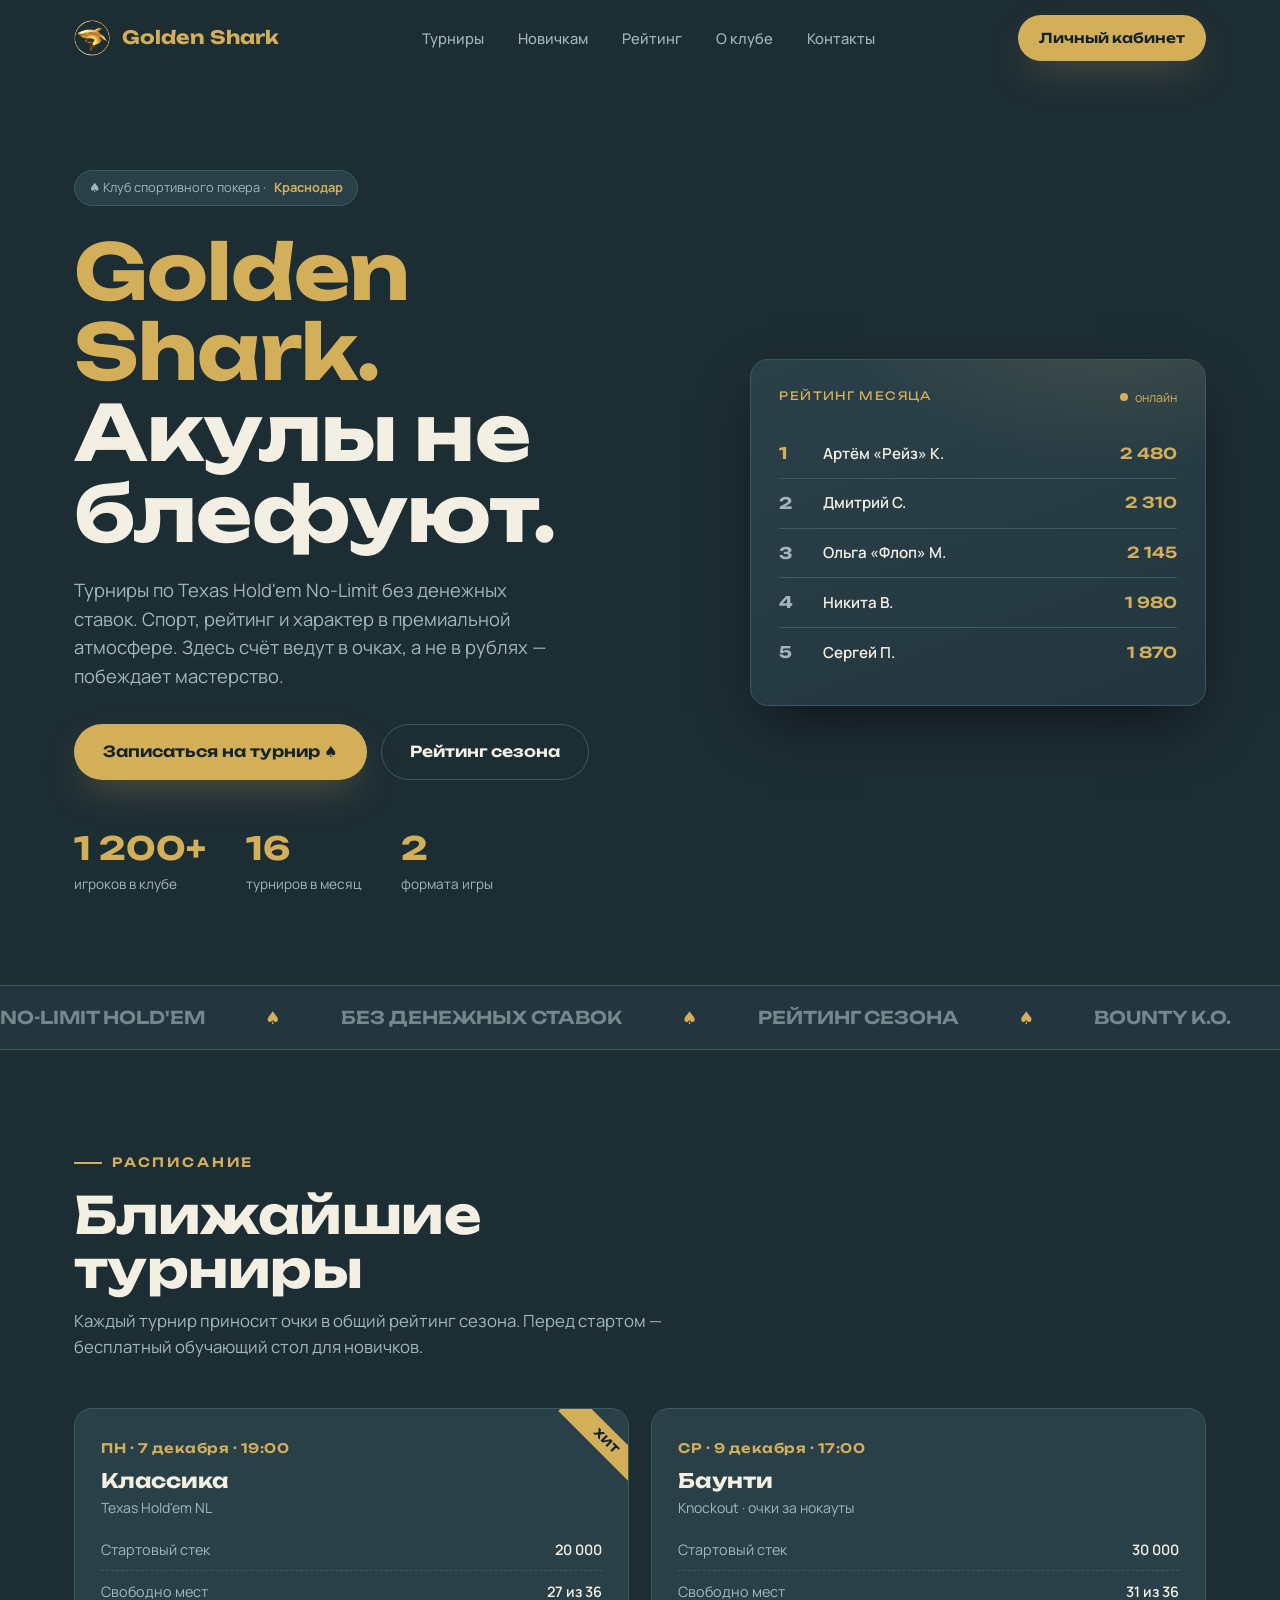
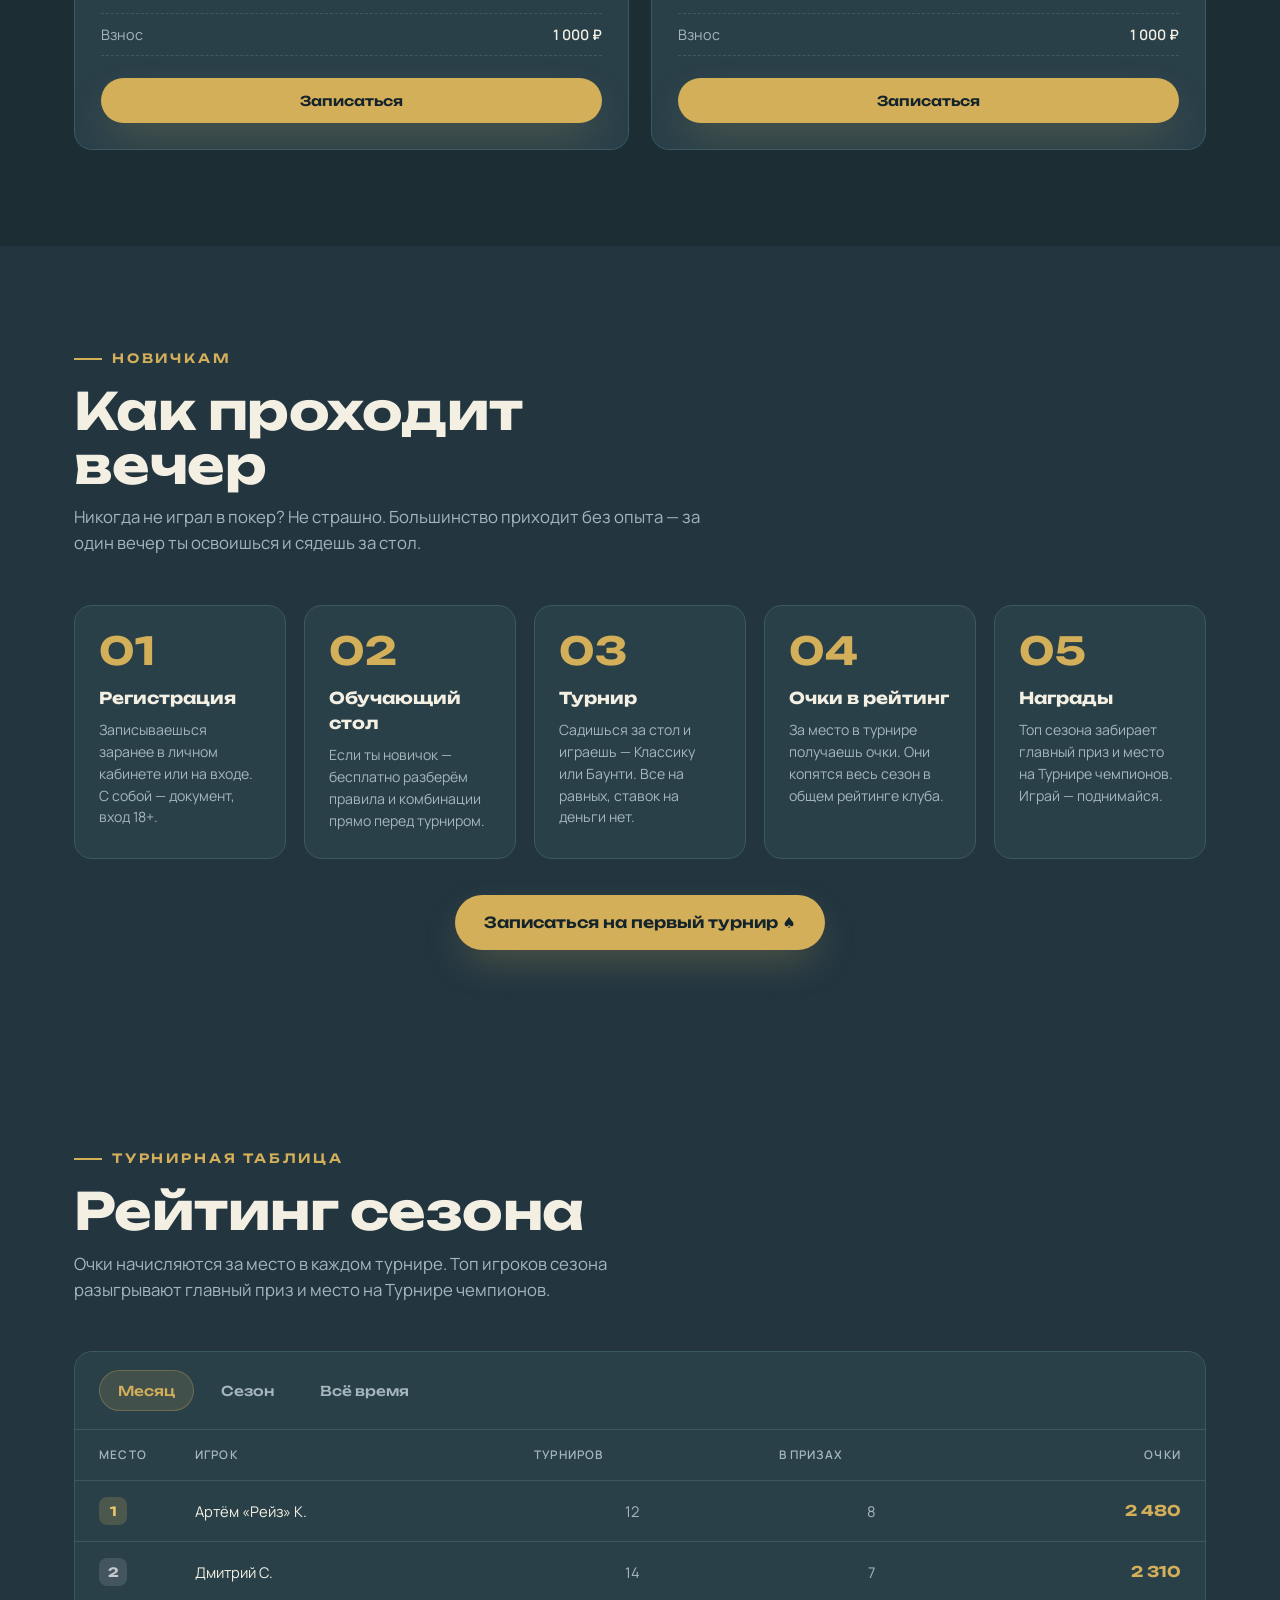
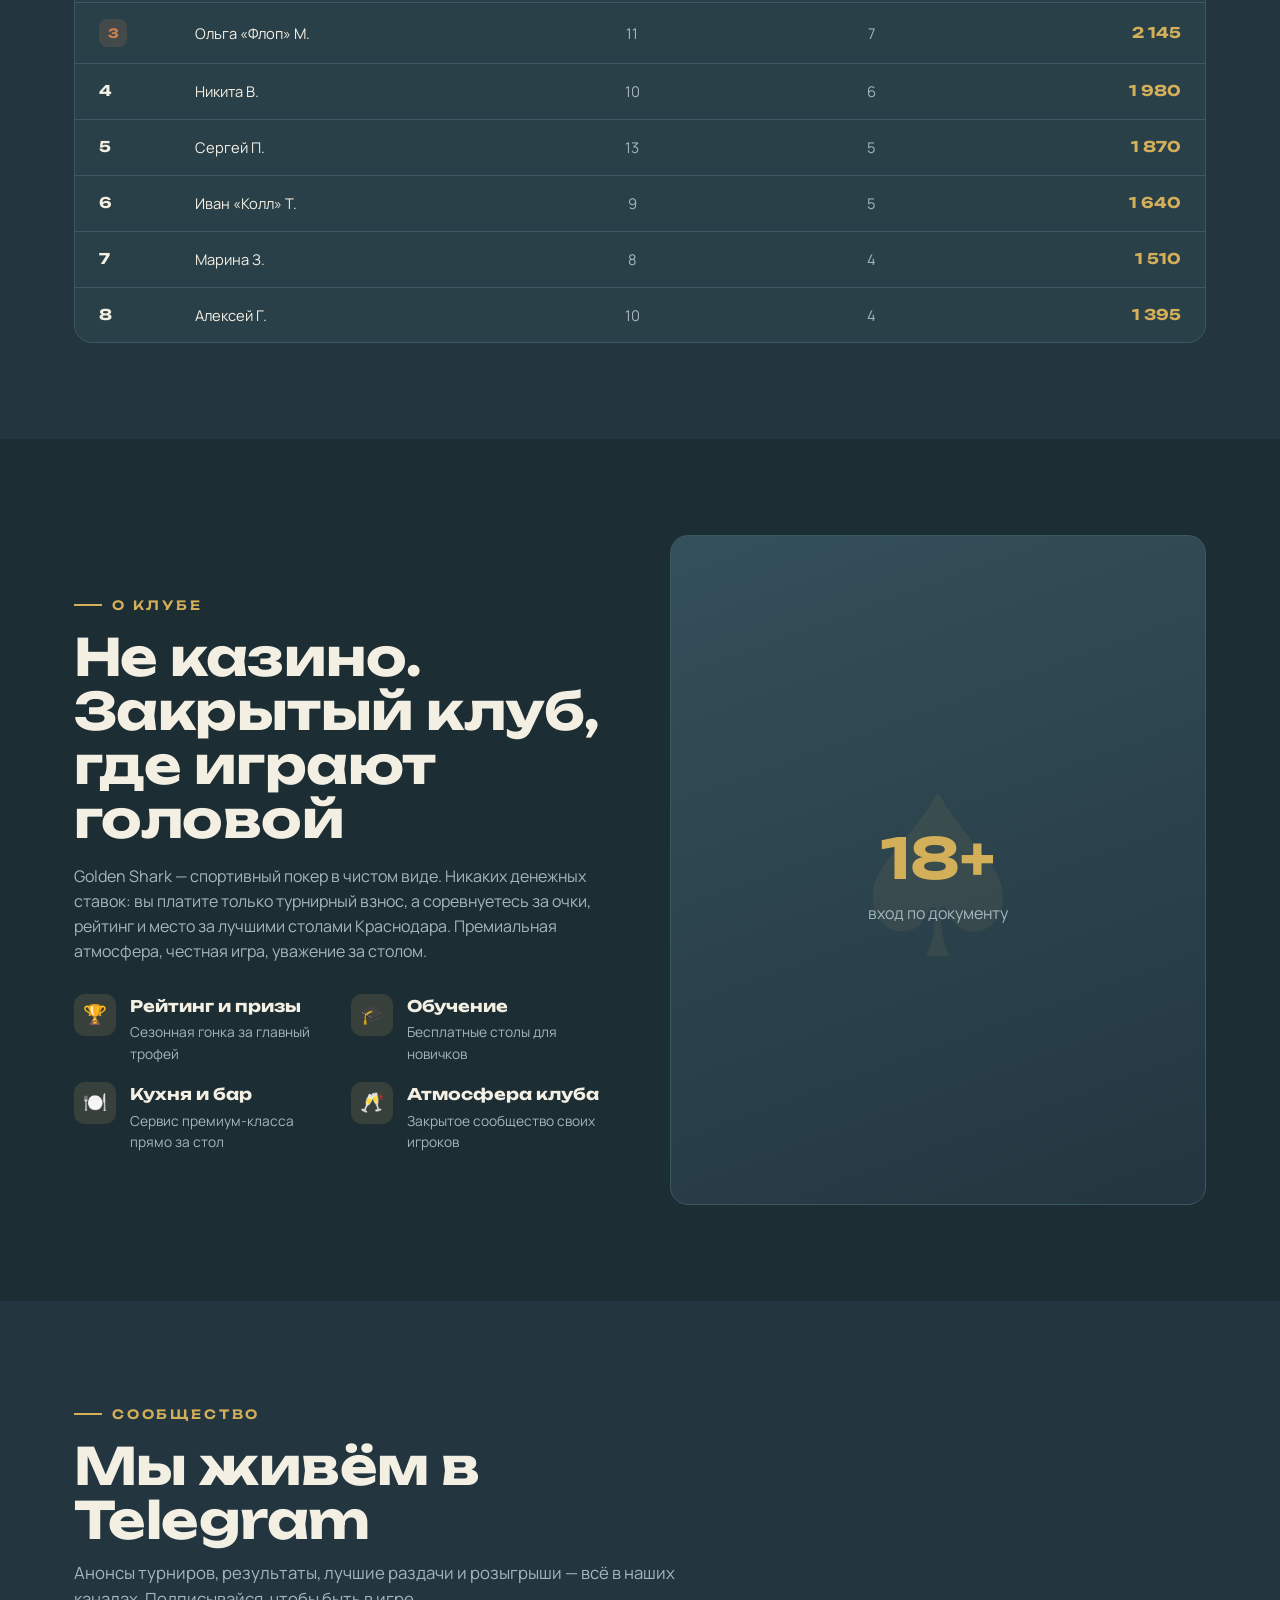
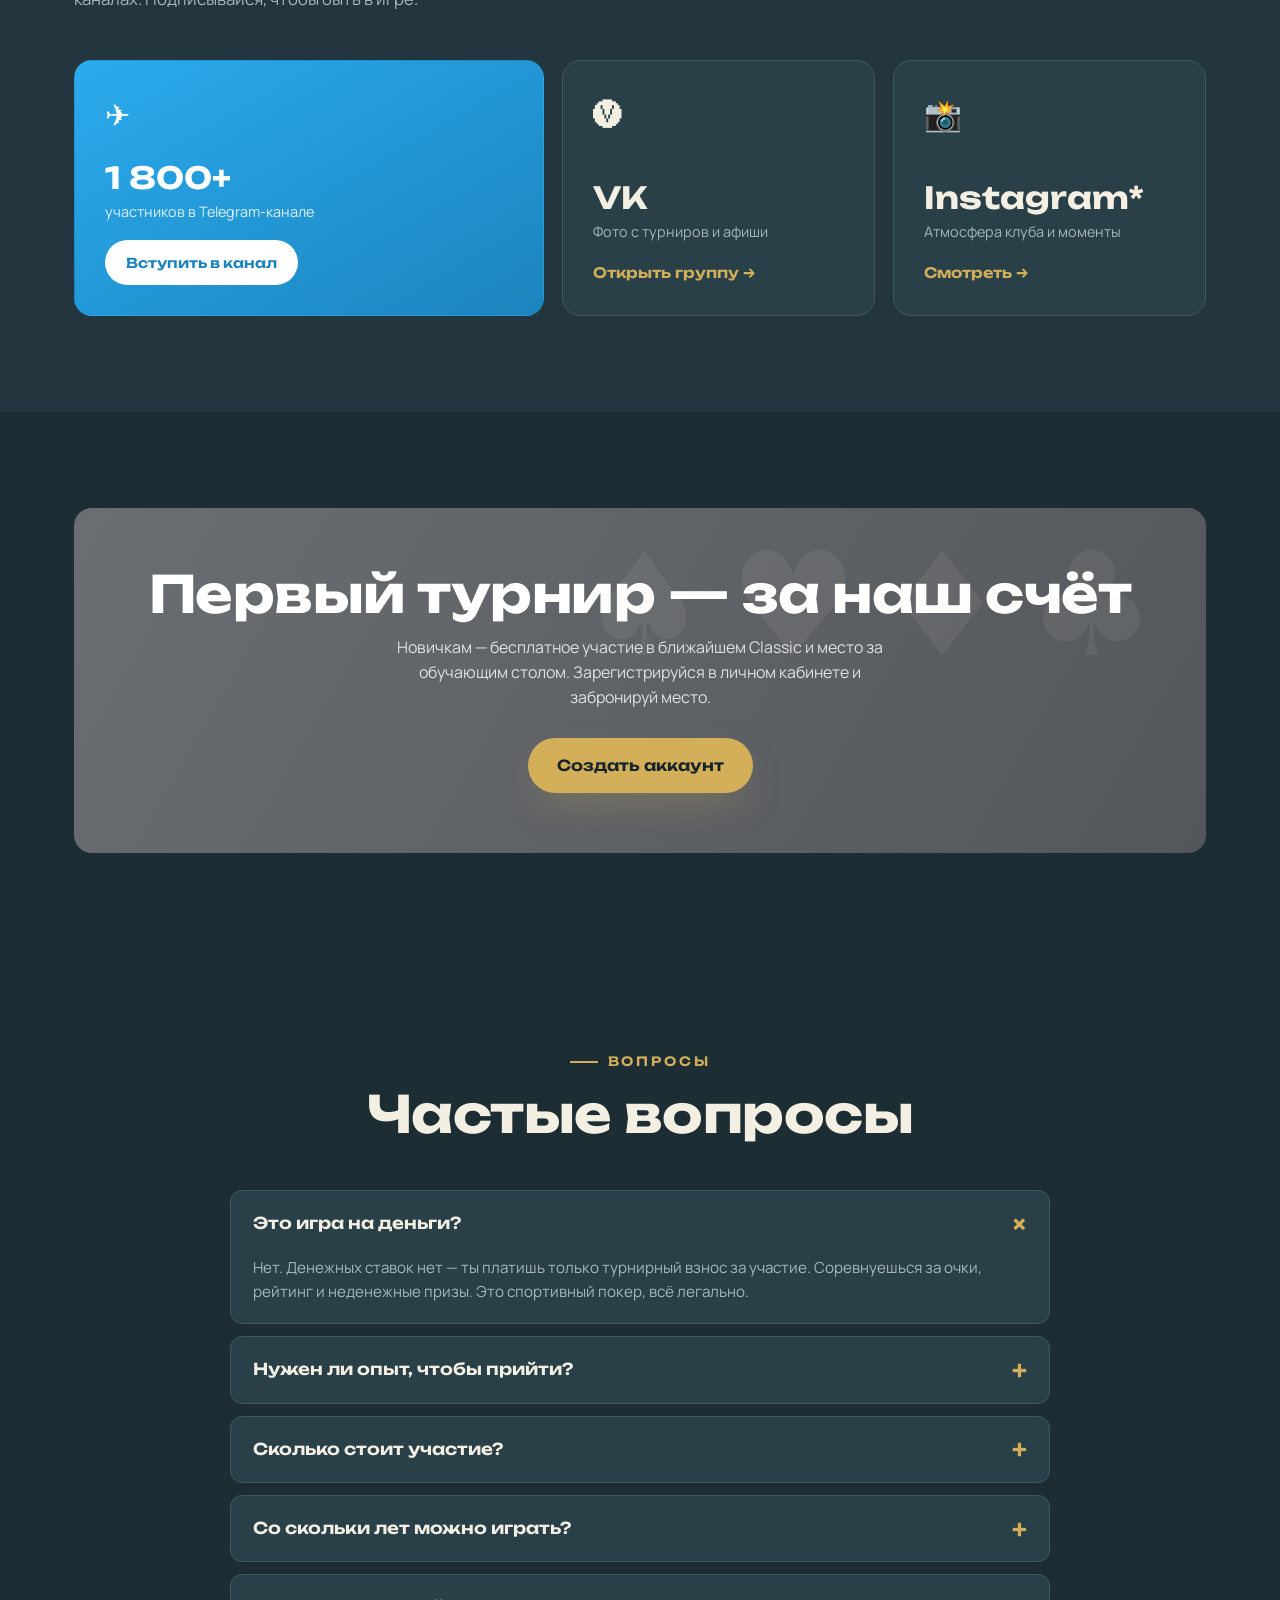
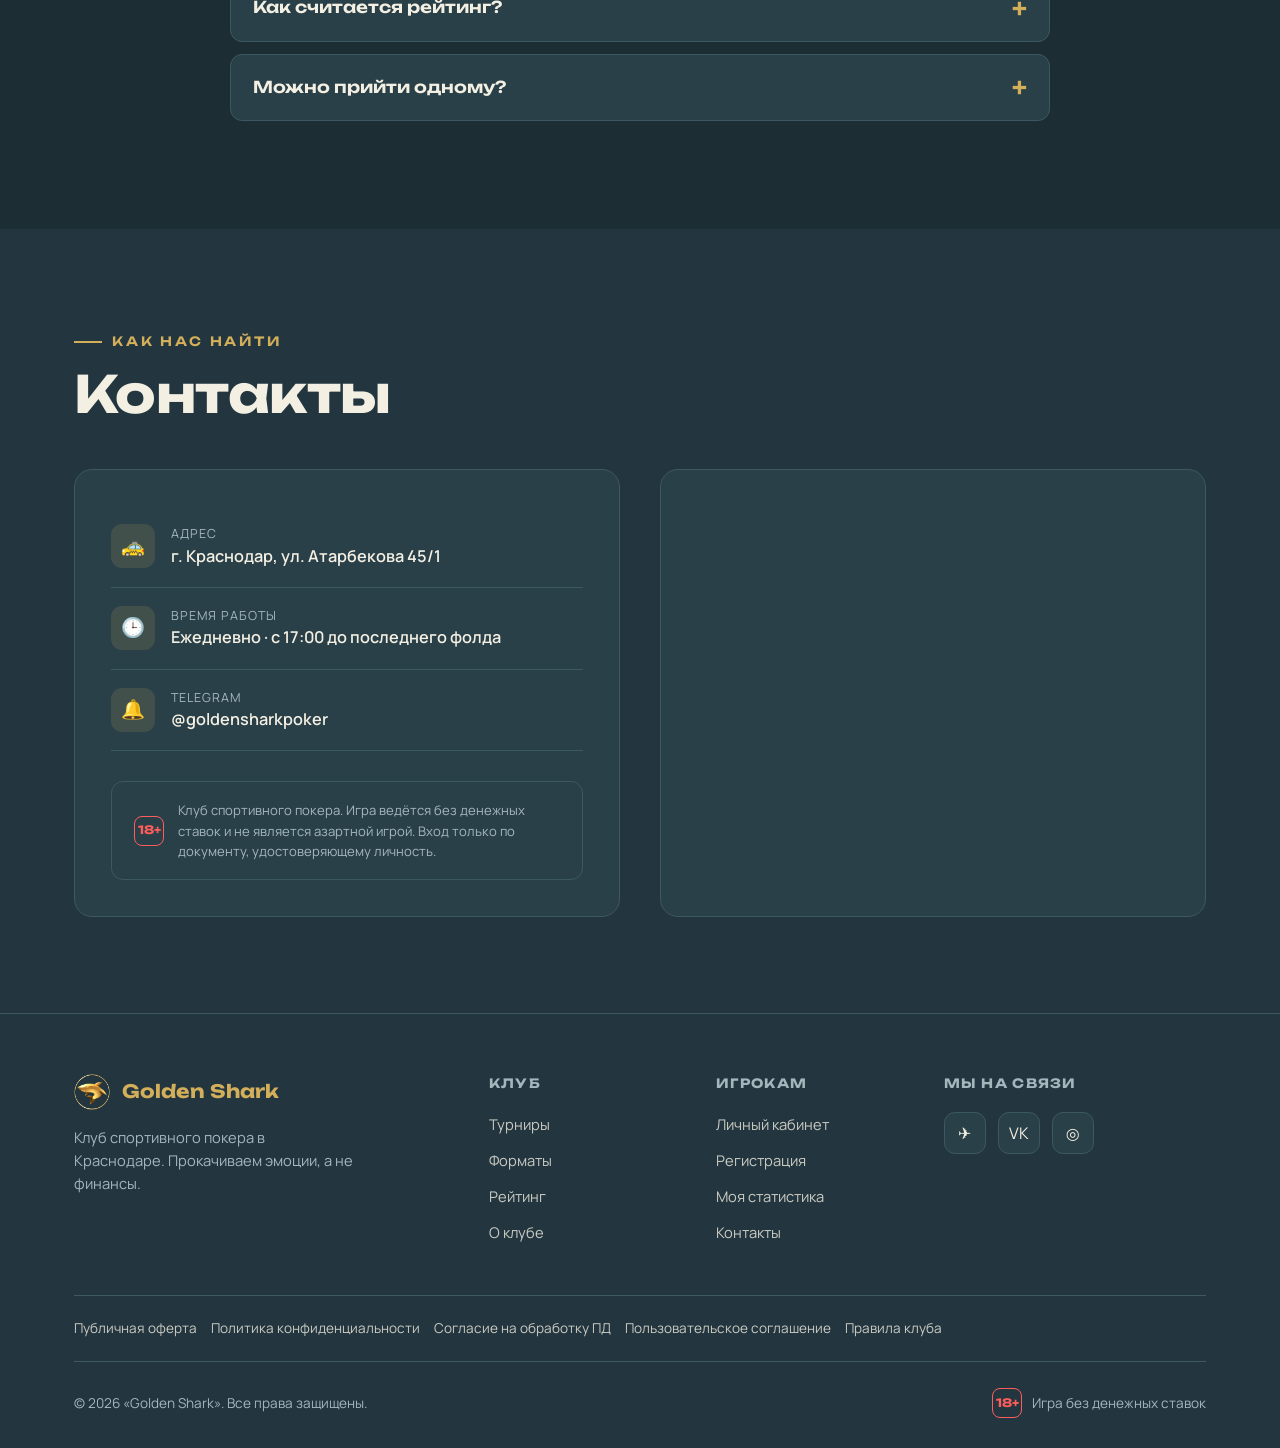
==== index.html @ fad2247c "Демо-взносы 1000 ₽; убран блок телефона из контактов Co-Authored-By: Claude Opus 4.8 <noreply@anthro" ====
<!DOCTYPE html>
<html lang="ru">
<head>
  <meta charset="UTF-8" />
  <meta name="viewport" content="width=device-width, initial-scale=1.0" />
  <title>Golden Shark — клуб спортивного покера в Краснодаре</title>
  <meta name="description" content="Golden Shark — клуб спортивного покера в Краснодаре. Турниры по Texas Hold'em No-Limit без денежных ставок, рейтинг сезона, обучение. 18+" />
  <meta property="og:title" content="Golden Shark — клуб спортивного покера в Краснодаре" />
  <meta property="og:description" content="Турниры по спортивному покеру без ставок. Рейтинг, обучение, атмосфера. 18+" />
  <meta property="og:type" content="website" />
  <meta property="og:url" content="https://goldenshark.fun/" />
  <meta property="og:site_name" content="Golden Shark" />
  <meta property="og:image" content="https://goldenshark.fun/assets/img/logo-full.png" />
  <meta name="twitter:card" content="summary_large_image" />
  <link rel="canonical" href="https://goldenshark.fun/" />
  <link rel="icon" type="image/png" href="assets/img/favicon.png?v=2" />
  <link rel="preconnect" href="https://fonts.googleapis.com" />
  <link rel="preconnect" href="https://fonts.gstatic.com" crossorigin />
  <link href="https://fonts.googleapis.com/css2?family=Manrope:wght@400;500;600;700&family=Unbounded:wght@500;600;700;800&display=swap" rel="stylesheet" />
  <link rel="stylesheet" href="assets/css/style.css?v=4" />
</head>
<body>

  <!-- ============ HEADER ============ -->
  <header class="header" id="header">
    <div class="wrap nav">
      <a href="#" class="logo">
        <img class="logo-mark" src="assets/img/logo-mark.png?v=2" alt="Golden Shark" />
        <span><span class="accent">Golden Shark</span></span>
      </a>
      <nav class="nav-links" id="navLinks">
        <a href="#tournaments">Турниры</a>
        <a href="#howto">Новичкам</a>
        <a href="#rating">Рейтинг</a>
        <a href="#about">О клубе</a>
        <a href="#contacts">Контакты</a>
        <a href="account.html" class="btn btn-primary btn-sm">Личный кабинет</a>
      </nav>
      <div class="nav-actions">
        <a href="account.html" class="btn btn-primary btn-sm" id="lkDesktop">Личный кабинет</a>
        <button class="burger" id="burger" aria-label="Меню"><span></span><span></span><span></span></button>
      </div>
    </div>
  </header>

  <!-- ============ HERO ============ -->
  <section class="hero">
    <div class="wrap hero-grid">
      <div class="reveal">
        <div class="badge">♠ Клуб спортивного покера · <b>Краснодар</b></div>
        <h1><span class="accent">Golden Shark.</span><br />Акулы не блефуют.</h1>
        <p class="lead">Турниры по Texas Hold'em No-Limit без денежных ставок. Спорт, рейтинг и характер в премиальной атмосфере. Здесь счёт ведут в очках, а не в рублях — побеждает мастерство.</p>
        <div class="hero-cta">
          <a href="#tournaments" class="btn btn-primary">Записаться на турнир ♠</a>
          <a href="#rating" class="btn btn-ghost">Рейтинг сезона</a>
        </div>
        <div class="hero-stats">
          <div class="stat"><div class="num">1 200+</div><div class="lbl">игроков в клубе</div></div>
          <div class="stat"><div class="num">16</div><div class="lbl">турниров в месяц</div></div>
          <div class="stat"><div class="num">2</div><div class="lbl">формата игры</div></div>
        </div>
      </div>

      <div class="hero-card reveal">
        <div class="hc-top">
          <span class="tag">Рейтинг месяца</span>
          <span class="chip-live"><span class="dot"></span> онлайн</span>
        </div>
        <div class="lb-row top"><span class="lb-rank">1</span><span class="lb-name">Артём «Рейз» К.</span><span class="lb-pts">2 480</span></div>
        <div class="lb-row"><span class="lb-rank">2</span><span class="lb-name">Дмитрий С.</span><span class="lb-pts">2 310</span></div>
        <div class="lb-row"><span class="lb-rank">3</span><span class="lb-name">Ольга «Флоп» М.</span><span class="lb-pts">2 145</span></div>
        <div class="lb-row"><span class="lb-rank">4</span><span class="lb-name">Никита В.</span><span class="lb-pts">1 980</span></div>
        <div class="lb-row"><span class="lb-rank">5</span><span class="lb-name">Сергей П.</span><span class="lb-pts">1 870</span></div>
      </div>
    </div>
  </section>

  <!-- ============ MARQUEE ============ -->
  <div class="marquee">
    <div class="marquee-track">
      <span>NO-LIMIT HOLD'EM</span><span>БЕЗ ДЕНЕЖНЫХ СТАВОК</span><span>РЕЙТИНГ СЕЗОНА</span><span>BOUNTY K.O.</span><span>ТУРНИР ЧЕМПИОНОВ</span><span>18+</span>
      <span>NO-LIMIT HOLD'EM</span><span>БЕЗ ДЕНЕЖНЫХ СТАВОК</span><span>РЕЙТИНГ СЕЗОНА</span><span>BOUNTY K.O.</span><span>ТУРНИР ЧЕМПИОНОВ</span><span>18+</span>
    </div>
  </div>

  <!-- ============ TOURNAMENTS ============ -->
  <section id="tournaments">
    <div class="wrap">
      <div class="section-head reveal">
        <span class="eyebrow">Расписание</span>
        <h2>Ближайшие турниры</h2>
        <p>Каждый турнир приносит очки в общий рейтинг сезона. Перед стартом — бесплатный обучающий стол для новичков.</p>
      </div>
      <div class="cards-auto" id="tourGrid">
        <p class="muted">Загрузка расписания…</p>
      </div>
    </div>
  </section>

  <!-- ============ HOW IT WORKS ============ -->
  <section id="howto" style="background: var(--bg-2);">
    <div class="wrap">
      <div class="section-head reveal">
        <span class="eyebrow">Новичкам</span>
        <h2>Как проходит вечер</h2>
        <p>Никогда не играл в покер? Не страшно. Большинство приходит без опыта — за один вечер ты освоишься и сядешь за стол.</p>
      </div>
      <div class="steps">
        <div class="step reveal">
          <div class="n">01</div>
          <h4>Регистрация</h4>
          <p>Записываешься заранее в личном кабинете или на входе. С собой — документ, вход 18+.</p>
        </div>
        <div class="step reveal">
          <div class="n">02</div>
          <h4>Обучающий стол</h4>
          <p>Если ты новичок — бесплатно разберём правила и комбинации прямо перед турниром.</p>
        </div>
        <div class="step reveal">
          <div class="n">03</div>
          <h4>Турнир</h4>
          <p>Садишься за стол и играешь — Классику или Баунти. Все на равных, ставок на деньги нет.</p>
        </div>
        <div class="step reveal">
          <div class="n">04</div>
          <h4>Очки в рейтинг</h4>
          <p>За место в турнире получаешь очки. Они копятся весь сезон в общем рейтинге клуба.</p>
        </div>
        <div class="step reveal">
          <div class="n">05</div>
          <h4>Награды</h4>
          <p>Топ сезона забирает главный приз и место на Турнире чемпионов. Играй — поднимайся.</p>
        </div>
      </div>
      <div style="text-align:center;margin-top:36px;" class="reveal">
        <a href="account.html" class="btn btn-primary">Записаться на первый турнир ♠</a>
      </div>
    </div>
  </section>

  <!-- ============ RATING ============ -->
  <section id="rating" style="background: var(--bg-2);">
    <div class="wrap">
      <div class="section-head reveal">
        <span class="eyebrow">Турнирная таблица</span>
        <h2>Рейтинг сезона</h2>
        <p>Очки начисляются за место в каждом турнире. Топ игроков сезона разыгрывают главный приз и место на Турнире чемпионов.</p>
      </div>
      <div class="lb-wrap reveal">
        <div class="lb-tabs">
          <div class="lb-tab active" data-tab="month">Месяц</div>
          <div class="lb-tab" data-tab="season">Сезон</div>
          <div class="lb-tab" data-tab="alltime">Всё время</div>
        </div>
        <table class="lb">
          <thead>
            <tr><th>Место</th><th>Игрок</th><th class="num">Турниров</th><th class="num">В призах</th><th style="text-align:right">Очки</th></tr>
          </thead>
          <tbody id="lbBody">
            <!-- заполняется из main.js -->
          </tbody>
        </table>
      </div>
    </div>
  </section>

  <!-- ============ ABOUT ============ -->
  <section id="about">
    <div class="wrap about-grid">
      <div class="reveal">
        <span class="eyebrow">О клубе</span>
        <h2 style="margin:16px 0 18px;">Не казино. Закрытый клуб, где играют головой</h2>
        <p class="muted">Golden Shark — спортивный покер в чистом виде. Никаких денежных ставок: вы платите только турнирный взнос, а соревнуетесь за очки, рейтинг и место за лучшими столами Краснодара. Премиальная атмосфера, честная игра, уважение за столом.</p>
        <div class="about-feats">
          <div class="feat"><div class="fi">🏆</div><div><h4>Рейтинг и призы</h4><p>Сезонная гонка за главный трофей</p></div></div>
          <div class="feat"><div class="fi">🎓</div><div><h4>Обучение</h4><p>Бесплатные столы для новичков</p></div></div>
          <div class="feat"><div class="fi">🍽️</div><div><h4>Кухня и бар</h4><p>Сервис премиум-класса прямо за стол</p></div></div>
          <div class="feat"><div class="fi">🥂</div><div><h4>Атмосфера клуба</h4><p>Закрытое сообщество своих игроков</p></div></div>
        </div>
      </div>
      <div class="about-visual reveal">
        <span class="big-suit">♠</span>
        <div class="vstat"><div class="n">18+</div><div class="muted">вход по документу</div></div>
      </div>
    </div>
  </section>

  <!-- ============ COMMUNITY ============ -->
  <section id="community" style="background: var(--bg-2);">
    <div class="wrap">
      <div class="section-head reveal">
        <span class="eyebrow">Сообщество</span>
        <h2>Мы живём в Telegram</h2>
        <p>Анонсы турниров, результаты, лучшие раздачи и розыгрыши — всё в наших каналах. Подписывайся, чтобы быть в игре.</p>
      </div>
      <div class="community-grid">
        <div class="soc-card tg reveal">
          <div class="si">✈</div>
          <div>
            <div class="cnt">1 800+</div>
            <div class="cap">участников в Telegram-канале</div>
            <a href="#" class="btn btn-sm">Вступить в канал</a>
          </div>
        </div>
        <div class="soc-card vk reveal">
          <div class="si">🅥</div>
          <div>
            <div class="cnt">VK</div>
            <div class="cap">Фото с турниров и афиши</div>
            <a href="#" class="btn-line">Открыть группу →</a>
          </div>
        </div>
        <div class="soc-card ig reveal">
          <div class="si">📸</div>
          <div>
            <div class="cnt">Instagram*</div>
            <div class="cap">Атмосфера клуба и моменты</div>
            <a href="#" class="btn-line">Смотреть →</a>
          </div>
        </div>
      </div>
    </div>
  </section>

  <!-- ============ CTA ============ -->
  <section>
    <div class="wrap">
      <div class="cta-banner reveal">
        <h2>Первый турнир — за наш счёт</h2>
        <p>Новичкам — бесплатное участие в ближайшем Classic и место за обучающим столом. Зарегистрируйся в личном кабинете и забронируй место.</p>
        <a href="account.html" class="btn btn-primary">Создать аккаунт</a>
      </div>
    </div>
  </section>

  <!-- ============ FAQ ============ -->
  <section id="faq">
    <div class="wrap">
      <div class="section-head reveal" style="margin-inline:auto;text-align:center;">
        <span class="eyebrow" style="justify-content:center;">Вопросы</span>
        <h2>Частые вопросы</h2>
      </div>
      <div class="faq reveal">
        <details open>
          <summary>Это игра на деньги?</summary>
          <p>Нет. Денежных ставок нет — ты платишь только турнирный взнос за участие. Соревнуешься за очки, рейтинг и неденежные призы. Это спортивный покер, всё легально.</p>
        </details>
        <details>
          <summary>Нужен ли опыт, чтобы прийти?</summary>
          <p>Совсем нет. Большинство приходит без опыта. Перед каждым турниром работает бесплатный обучающий стол, где разберём правила и комбинации.</p>
        </details>
        <details>
          <summary>Сколько стоит участие?</summary>
          <p>Турнирный взнос — от 1 000 ₽ в зависимости от формата. Это всё: больше ничего доплачивать не нужно, ставок на деньги за столом нет.</p>
        </details>
        <details>
          <summary>Со скольки лет можно играть?</summary>
          <p>Только 18+. На входе попросим документ, удостоверяющий личность.</p>
        </details>
        <details>
          <summary>Как считается рейтинг?</summary>
          <p>За место в каждом турнире начисляются очки. Они суммируются в течение сезона — чем стабильнее играешь, тем выше в таблице. Топ сезона получает главный приз.</p>
        </details>
        <details>
          <summary>Можно прийти одному?</summary>
          <p>Да. За столом быстро знакомишься — у нас дружелюбное комьюнити. Многие приходят в одиночку и остаются завсегдатаями.</p>
        </details>
      </div>
    </div>
  </section>

  <!-- ============ CONTACTS ============ -->
  <section id="contacts" style="background: var(--bg-2);">
    <div class="wrap">
      <div class="section-head reveal">
        <span class="eyebrow">Как нас найти</span>
        <h2>Контакты</h2>
      </div>
      <div class="contact-grid">
        <div class="contact-card reveal">
          <div class="contact-item">
            <div class="ci">🚕</div>
            <div><div class="lbl">Адрес</div><div class="val">г. Краснодар, ул. Атарбекова 45/1</div></div>
          </div>
          <div class="contact-item">
            <div class="ci">🕒</div>
            <div><div class="lbl">Время работы</div><div class="val">Ежедневно · с 17:00 до последнего фолда</div></div>
          </div>
          <div class="contact-item">
            <div class="ci">🔔</div>
            <div><div class="lbl">Telegram</div><div class="val">@goldensharkpoker</div></div>
          </div>
          <div class="disclaimer">
            <span class="age-badge">18+</span>
            <span>Клуб спортивного покера. Игра ведётся без денежных ставок и не является азартной игрой. Вход только по документу, удостоверяющему личность.</span>
          </div>
        </div>
        <div class="map-box reveal">
          <iframe src="https://yandex.ru/map-widget/v1/?text=%D0%9A%D1%80%D0%B0%D1%81%D0%BD%D0%BE%D0%B4%D0%B0%D1%80%2C%20%D1%83%D0%BB.%20%D0%90%D1%82%D0%B0%D1%80%D0%B1%D0%B5%D0%BA%D0%BE%D0%B2%D0%B0%2045/1&z=16" title="Карта — Краснодар, ул. Атарбекова 45/1" loading="lazy" allowfullscreen></iframe>
        </div>
      </div>
    </div>
  </section>

  <!-- ============ FOOTER ============ -->
  <footer class="footer">
    <div class="wrap">
      <div class="footer-grid">
        <div>
          <a href="#" class="logo"><img class="logo-mark" src="assets/img/logo-mark.png?v=2" alt="Golden Shark" /><span><span class="accent">Golden Shark</span></span></a>
          <p class="about">Клуб спортивного покера в Краснодаре. Прокачиваем эмоции, а не финансы.</p>
        </div>
        <div>
          <h5>Клуб</h5>
          <ul>
            <li><a href="#tournaments">Турниры</a></li>
            <li><a href="#formats">Форматы</a></li>
            <li><a href="#rating">Рейтинг</a></li>
            <li><a href="#about">О клубе</a></li>
          </ul>
        </div>
        <div>
          <h5>Игрокам</h5>
          <ul>
            <li><a href="account.html">Личный кабинет</a></li>
            <li><a href="account.html">Регистрация</a></li>
            <li><a href="#rating">Моя статистика</a></li>
            <li><a href="#contacts">Контакты</a></li>
          </ul>
        </div>
        <div>
          <h5>Мы на связи</h5>
          <div class="socials">
            <a href="#" aria-label="Telegram">✈</a>
            <a href="#" aria-label="VK">VK</a>
            <a href="#" aria-label="Instagram">◎</a>
          </div>
        </div>
      </div>
      <div class="docs-links" style="padding:22px 0;border-top:1px solid var(--line);">
        <a href="offer.html">Публичная оферта</a>
        <a href="privacy.html">Политика конфиденциальности</a>
        <a href="consent.html">Согласие на обработку ПД</a>
        <a href="terms.html">Пользовательское соглашение</a>
        <a href="rules.html">Правила клуба</a>
      </div>
      <div class="footer-bottom">
        <span>© 2026 «Golden Shark». Все права защищены.</span>
        <span style="display:flex;align-items:center;gap:10px;"><span class="age-badge">18+</span> Игра без денежных ставок</span>
      </div>
    </div>
  </footer>

  <script src="assets/js/main.js?v=2"></script>
</body>
</html>
---- assets/css/style.css ----
/* ========= Golden Shark — brand styles =========
   Палитра: серо-синий (фон логотипа) + gold
   accent #d4af5a · deep #a87f33 · base #1d2d34 · surface #2a4049/#34505a
   text #f3efe2 · muted #74878d
================================================== */

:root {
  --bg:        #1d2d34;
  --bg-2:      #233640;
  --surface:   #2a4049;
  --surface-2: #34505a;
  --line:      #3c5862;
  --text:      #f3efe2;
  --muted:     #a4b6bc;
  --muted-2:   #74878d;
  --accent:    #d4af5a;
  --accent-deep: #a87f33;
  --accent-soft: rgba(212, 175, 90, .14);
  --danger:    #ff5c5c;
  --gold:      #e8c66a;

  --radius:    18px;
  --radius-sm: 12px;
  --maxw:      1180px;
  --shadow:    0 24px 60px -20px rgba(0,0,0,.7);
  --shadow-accent: 0 16px 40px -12px rgba(212, 175, 90,.35);

  --font-head: "Unbounded", system-ui, sans-serif;
  --font-body: "Manrope", system-ui, -apple-system, sans-serif;
}

* { box-sizing: border-box; margin: 0; padding: 0; }
[hidden] { display: none !important; }
html { scroll-behavior: smooth; }
body {
  font-family: var(--font-body);
  background: var(--bg);
  color: var(--text);
  line-height: 1.55;
  -webkit-font-smoothing: antialiased;
  overflow-x: hidden;
}
a { color: inherit; text-decoration: none; }
img { max-width: 100%; display: block; }
ul { list-style: none; }

.wrap { max-width: var(--maxw); margin: 0 auto; padding: 0 24px; }
section { padding: 96px 0; position: relative; }

/* ---------- Typography ---------- */
h1, h2, h3, .h { font-family: var(--font-head); font-weight: 700; line-height: 1.05; letter-spacing: -.01em; }
h1 { font-size: clamp(2.6rem, 6vw, 5rem); }
h2 { font-size: clamp(2rem, 4vw, 3.2rem); }
h3 { font-size: 1.25rem; }
.accent { color: var(--accent); }
.muted { color: var(--muted); }
.eyebrow {
  font-family: var(--font-head);
  font-size: .8rem; font-weight: 600;
  letter-spacing: .22em; text-transform: uppercase;
  color: var(--accent);
  display: inline-flex; align-items: center; gap: 10px;
}
.eyebrow::before { content: ""; width: 28px; height: 2px; background: var(--accent); }

.section-head { max-width: 640px; margin-bottom: 48px; }
.section-head h2 { margin: 16px 0 12px; }
.section-head p { color: var(--muted); font-size: 1.05rem; }

/* ---------- Buttons ---------- */
.btn {
  display: inline-flex; align-items: center; justify-content: center; gap: 10px;
  padding: 15px 28px; border-radius: 999px;
  font-family: var(--font-head); font-weight: 600; font-size: .95rem;
  cursor: pointer; border: 1px solid transparent; transition: .2s ease; white-space: nowrap;
}
.btn-primary { background: var(--accent); color: #14242a; box-shadow: var(--shadow-accent); }
.btn-primary:hover { transform: translateY(-2px); filter: brightness(1.05); }
.btn-ghost { background: transparent; color: var(--text); border-color: var(--line); }
.btn-ghost:hover { border-color: var(--accent); color: var(--accent); }
.btn-sm { padding: 11px 20px; font-size: .85rem; }
.btn-block { width: 100%; }

/* ---------- Header ---------- */
.header {
  position: fixed; top: 0; left: 0; right: 0; z-index: 100;
  transition: .3s ease; border-bottom: 1px solid transparent;
}
.header.scrolled {
  background: rgba(29,45,52,.82); backdrop-filter: blur(14px);
  border-bottom-color: var(--line);
}
.nav { display: flex; align-items: center; justify-content: space-between; height: 76px; }
.logo { display: flex; align-items: center; gap: 12px; font-family: var(--font-head); font-weight: 700; font-size: 1.15rem; }
.logo-mark { width: 36px; height: 36px; border-radius: 50%; display: block; }
.logo-mark.txt {
  border-radius: 11px; background: var(--accent); color: #14242a;
  display: grid; place-items: center; font-size: 1.4rem; font-weight: 800;
  box-shadow: var(--shadow-accent);
}
.logo span.accent { color: var(--accent); }
.nav-links { display: flex; align-items: center; gap: 34px; }
.nav-links a { font-size: .92rem; color: var(--muted); transition: .2s; font-weight: 500; }
.nav-links a:hover { color: var(--text); }
.nav-links > .btn { display: none; } /* кнопка ЛК в выпадающем меню — только на мобильных */
.nav-actions { display: flex; align-items: center; gap: 14px; }
.burger { display: none; background: none; border: 0; cursor: pointer; flex-direction: column; gap: 5px; padding: 8px; }
.burger span { width: 24px; height: 2px; background: var(--text); transition: .25s; }

/* ---------- Hero ---------- */
.hero { padding: 170px 0 90px; overflow: hidden; }
.hero-grid { display: grid; grid-template-columns: 1.15fr .85fr; gap: 60px; align-items: center; }
.hero .badge {
  display: inline-flex; align-items: center; gap: 8px; margin-bottom: 26px;
  padding: 7px 14px; border: 1px solid var(--line); border-radius: 999px;
  font-size: .8rem; color: var(--muted); background: var(--surface);
}
.hero .badge b { color: var(--accent); }
.hero h1 { margin-bottom: 22px; }
.hero p.lead { font-size: 1.15rem; color: var(--muted); max-width: 480px; margin-bottom: 34px; }
.hero-cta { display: flex; gap: 14px; flex-wrap: wrap; margin-bottom: 44px; }
.hero-stats { display: flex; gap: 40px; flex-wrap: wrap; }
.stat .num { font-family: var(--font-head); font-weight: 700; font-size: 2rem; color: var(--accent); }
.stat .lbl { font-size: .85rem; color: var(--muted); }

.hero-card {
  background: linear-gradient(160deg, var(--surface) 0%, var(--bg-2) 100%);
  border: 1px solid var(--line); border-radius: var(--radius);
  padding: 28px; box-shadow: var(--shadow); position: relative;
}
.hero-card::before {
  content: ""; position: absolute; inset: 0; border-radius: var(--radius);
  background: radial-gradient(380px 200px at 80% -10%, var(--accent-soft), transparent 70%);
  pointer-events: none;
}
.hero-card .hc-top { display: flex; justify-content: space-between; align-items: center; margin-bottom: 22px; }
.hero-card .tag { font-size: .72rem; letter-spacing: .12em; text-transform: uppercase; color: var(--accent); font-family: var(--font-head); }
.chip-live { display: inline-flex; align-items: center; gap: 7px; font-size: .78rem; color: var(--accent); }
.chip-live .dot { width: 8px; height: 8px; border-radius: 50%; background: var(--accent); box-shadow: 0 0 0 0 rgba(212, 175, 90,.6); animation: pulse 1.8s infinite; }
@keyframes pulse { 0%{box-shadow:0 0 0 0 rgba(212, 175, 90,.6)} 70%{box-shadow:0 0 0 10px rgba(212, 175, 90,0)} 100%{box-shadow:0 0 0 0 rgba(212, 175, 90,0)} }
.lb-row { display: grid; grid-template-columns: 30px 1fr auto; gap: 14px; align-items: center; padding: 12px 0; border-bottom: 1px solid var(--line); }
.lb-row:last-child { border-bottom: 0; }
.lb-rank { font-family: var(--font-head); font-weight: 700; color: var(--muted); }
.lb-row:nth-child(1) .lb-rank, .lb-row.top .lb-rank { color: var(--accent); }
.lb-name { font-weight: 600; font-size: .95rem; }
.lb-pts { font-family: var(--font-head); font-weight: 600; color: var(--accent); font-size: .95rem; }

/* ---------- Marquee ---------- */
.marquee { border-block: 1px solid var(--line); background: var(--bg-2); padding: 0; overflow: hidden; }
.marquee-track { display: flex; gap: 60px; padding: 18px 0; white-space: nowrap; animation: scroll 28s linear infinite; }
.marquee-track span { font-family: var(--font-head); font-weight: 600; color: var(--muted-2); font-size: 1.1rem; display: inline-flex; gap: 60px; }
.marquee-track span::after { content: "♠"; color: var(--accent); }
@keyframes scroll { to { transform: translateX(-50%); } }

/* ---------- Tournaments ---------- */
.tour-grid { display: grid; grid-template-columns: repeat(3, 1fr); gap: 22px; }
.tcard {
  background: var(--surface); border: 1px solid var(--line); border-radius: var(--radius);
  padding: 26px; transition: .25s; position: relative; overflow: hidden;
}
.tcard:hover { transform: translateY(-4px); border-color: var(--accent); }
.tcard .ribbon {
  position: absolute; top: 20px; right: -34px; transform: rotate(45deg);
  background: var(--accent); color: #14242a; font-size: .68rem; font-weight: 700;
  font-family: var(--font-head); padding: 4px 40px; letter-spacing: .06em;
}
.tcard .date { font-family: var(--font-head); color: var(--accent); font-size: .82rem; font-weight: 600; letter-spacing: .04em; }
.tcard h3 { margin: 10px 0 6px; }
.tcard .fmt { color: var(--muted); font-size: .88rem; margin-bottom: 20px; }
.tcard .meta { display: flex; flex-direction: column; gap: 10px; margin-bottom: 22px; }
.tcard .meta div { display: flex; justify-content: space-between; font-size: .9rem; border-bottom: 1px dashed var(--line); padding-bottom: 9px; }
.tcard .meta span:first-child { color: var(--muted); padding-right: 10px; }
.tcard .meta b { font-weight: 600; white-space: nowrap; }
.tcard .date { padding-right: 56px; } /* не залезать под ribbon */
/* авто-сетка карточек: адаптируется к числу и ширине, на мобиле — 1 колонка */
.cards-auto { display: grid; grid-template-columns: repeat(auto-fit, minmax(270px, 1fr)); gap: 22px; }

/* ---------- Formats ---------- */
.fmt-grid { display: grid; grid-template-columns: repeat(3, 1fr); gap: 22px; }
.fcard { background: var(--surface); border: 1px solid var(--line); border-radius: var(--radius); padding: 30px; transition: .25s; }
.fcard:hover { border-color: var(--accent); background: var(--surface-2); }
.fcard .ico { width: 54px; height: 54px; border-radius: 14px; background: var(--accent-soft); color: var(--accent); display: grid; place-items: center; font-size: 1.6rem; margin-bottom: 18px; }
.fcard h3 { margin-bottom: 10px; }
.fcard p { color: var(--muted); font-size: .94rem; }

/* ---------- Leaderboard section ---------- */
.lb-wrap { background: var(--surface); border: 1px solid var(--line); border-radius: var(--radius); overflow: hidden; }
.lb-tabs { display: flex; gap: 8px; padding: 18px 24px; border-bottom: 1px solid var(--line); flex-wrap: wrap; }
.lb-tab { padding: 9px 18px; border-radius: 999px; font-size: .85rem; font-family: var(--font-head); font-weight: 500; color: var(--muted); cursor: pointer; border: 1px solid transparent; transition: .2s; }
.lb-tab.active { background: var(--accent-soft); color: var(--accent); border-color: rgba(212, 175, 90,.3); }
table.lb { width: 100%; border-collapse: collapse; }
table.lb th, table.lb td { text-align: left; padding: 16px 24px; font-size: .92rem; border-bottom: 1px solid var(--line); }
table.lb th { font-size: .74rem; text-transform: uppercase; letter-spacing: .1em; color: var(--muted); font-weight: 600; }
table.lb td.rank { font-family: var(--font-head); font-weight: 700; width: 70px; }
table.lb tr:last-child td { border-bottom: 0; }
table.lb tbody tr:hover { background: var(--surface-2); }
table.lb td.pts { font-family: var(--font-head); font-weight: 700; color: var(--accent); text-align: right; }
table.lb td.num { text-align: center; color: var(--muted); }
.medal { display: inline-grid; place-items: center; width: 28px; height: 28px; border-radius: 8px; font-size: .8rem; }
.medal.g { background: rgba(255,209,102,.16); color: var(--gold); }
.medal.s { background: rgba(200,200,210,.16); color: #c8c8d2; }
.medal.b { background: rgba(205,127,80,.16); color: #cd7f50; }

/* ---------- About ---------- */
.about-grid { display: grid; grid-template-columns: 1fr 1fr; gap: 60px; align-items: center; }
.about-feats { display: grid; grid-template-columns: 1fr 1fr; gap: 18px; margin-top: 30px; }
.feat { display: flex; gap: 14px; align-items: flex-start; }
.feat .fi { flex: 0 0 auto; width: 42px; height: 42px; border-radius: 11px; background: var(--accent-soft); color: var(--accent); display: grid; place-items: center; font-size: 1.2rem; }
.feat h4 { font-family: var(--font-head); font-size: 1rem; margin-bottom: 3px; }
.feat p { color: var(--muted); font-size: .86rem; }
.about-visual { aspect-ratio: 4/5; border-radius: var(--radius); background:
  linear-gradient(160deg, var(--surface-2), var(--bg-2)),
  radial-gradient(circle at 30% 20%, var(--accent-soft), transparent 60%);
  border: 1px solid var(--line); position: relative; overflow: hidden; display: grid; place-items: center; }
.about-visual .big-suit { font-size: 14rem; color: rgba(212, 175, 90,.08); position: absolute; }
.about-visual .vstat { position: relative; text-align: center; }
.about-visual .vstat .n { font-family: var(--font-head); font-weight: 700; font-size: 3.5rem; color: var(--accent); }

/* ---------- CTA banner ---------- */
.cta-banner {
  background: linear-gradient(120deg, #6a6d72, #53565A);
  border-radius: var(--radius); padding: 60px; text-align: center; position: relative; overflow: hidden;
}
.cta-banner::before { content: "♠♥♦♣"; position: absolute; font-size: 9rem; opacity: .07; top: -20px; right: 30px; letter-spacing: 20px; }
.cta-banner h2 { color: #fff; margin-bottom: 14px; }
.cta-banner p { color: rgba(255,255,255,.8); margin-bottom: 28px; max-width: 520px; margin-inline: auto; }

/* ---------- Contacts ---------- */
.contact-grid { display: grid; grid-template-columns: 1fr 1fr; gap: 40px; }
.contact-card { background: var(--surface); border: 1px solid var(--line); border-radius: var(--radius); padding: 36px; }
.contact-item { display: flex; gap: 16px; align-items: flex-start; padding: 18px 0; border-bottom: 1px solid var(--line); }
.contact-item:last-child { border-bottom: 0; }
.contact-item .ci { width: 44px; height: 44px; border-radius: 11px; background: var(--accent-soft); color: var(--accent); display: grid; place-items: center; font-size: 1.2rem; flex: 0 0 auto; }
.contact-item .lbl { font-size: .78rem; color: var(--muted); text-transform: uppercase; letter-spacing: .08em; }
.contact-item .val { font-weight: 600; font-size: 1.02rem; }
.map-box { border-radius: var(--radius); overflow: hidden; border: 1px solid var(--line); min-height: 360px; background: var(--surface); display: grid; place-items: center; position: relative; }
.map-box iframe { width: 100%; height: 100%; min-height: 360px; border: 0; filter: grayscale(.3) invert(.92) hue-rotate(180deg); }

/* ---------- Footer ---------- */
.footer { background: var(--bg-2); border-top: 1px solid var(--line); padding: 60px 0 30px; }
.footer-grid { display: grid; grid-template-columns: 2fr 1fr 1fr 1.4fr; gap: 40px; margin-bottom: 40px; }
.footer p.about { color: var(--muted); font-size: .92rem; margin: 16px 0; max-width: 280px; }
.footer h5 { font-family: var(--font-head); font-size: .8rem; text-transform: uppercase; letter-spacing: .1em; color: var(--muted); margin-bottom: 18px; }
.footer ul li { margin-bottom: 11px; }
.footer ul a { color: var(--text); font-size: .92rem; opacity: .8; transition: .2s; }
.footer ul a:hover { color: var(--accent); opacity: 1; }
.socials { display: flex; gap: 12px; }
.socials a { width: 42px; height: 42px; border-radius: 11px; background: var(--surface); border: 1px solid var(--line); display: grid; place-items: center; transition: .2s; }
.socials a:hover { border-color: var(--accent); color: var(--accent); transform: translateY(-2px); }
.footer-bottom { display: flex; justify-content: space-between; align-items: center; padding-top: 26px; border-top: 1px solid var(--line); color: var(--muted); font-size: .85rem; flex-wrap: wrap; gap: 12px; }
.age-badge { display: inline-grid; place-items: center; width: 30px; height: 30px; border-radius: 8px; border: 1px solid var(--danger); color: var(--danger); font-family: var(--font-head); font-weight: 700; font-size: .72rem; }

.disclaimer { background: var(--surface); border: 1px solid var(--line); border-radius: var(--radius-sm); padding: 18px 22px; font-size: .82rem; color: var(--muted); display: flex; gap: 14px; align-items: center; margin-top: 30px; }
.disclaimer .age-badge { flex: 0 0 auto; }

/* ---------- Reveal animation ---------- */
.reveal { opacity: 0; transform: translateY(24px); transition: .7s cubic-bezier(.2,.7,.2,1); }
.reveal.in { opacity: 1; transform: none; }

/* ========================================================
   ACCOUNT / Личный кабинет
======================================================== */
.auth-screen { min-height: 100vh; display: grid; place-items: center; padding: 100px 24px 60px; }
.auth-card { width: 100%; max-width: 420px; background: var(--surface); border: 1px solid var(--line); border-radius: var(--radius); padding: 40px; box-shadow: var(--shadow); }
.auth-card .logo { justify-content: center; margin-bottom: 8px; }
.auth-card h2 { text-align: center; font-size: 1.6rem; margin-bottom: 8px; }
.auth-card p.sub { text-align: center; color: var(--muted); font-size: .92rem; margin-bottom: 30px; }
.oauth-btn { display: flex; align-items: center; gap: 14px; width: 100%; padding: 15px 20px; border-radius: var(--radius-sm); border: 1px solid var(--line); background: var(--bg-2); color: var(--text); font-family: var(--font-body); font-weight: 600; font-size: .95rem; cursor: pointer; transition: .2s; margin-bottom: 12px; }
.oauth-btn:hover { border-color: var(--accent); background: var(--surface-2); transform: translateY(-1px); }
.oauth-btn .oi { width: 30px; height: 30px; border-radius: 8px; display: grid; place-items: center; font-weight: 700; color: #fff; flex: 0 0 auto; }
.oi.tg { background: #2aabee; } .oi.ya { background: #fc3f1d; } .oi.vk { background: #0077ff; }
.auth-card .legal { text-align: center; font-size: .78rem; color: var(--muted-2); margin-top: 20px; }
.field { margin-bottom: 14px; }
.field label { display: block; font-size: .8rem; color: var(--muted); margin-bottom: 7px; }
.field input {
  width: 100%; padding: 14px 16px; border-radius: var(--radius-sm);
  background: var(--bg-2); border: 1px solid var(--line); color: var(--text);
  font-family: var(--font-body); font-size: .95rem; transition: .2s;
}
.field input:focus { outline: none; border-color: var(--accent); }
.field input::placeholder { color: var(--muted-2); }
.auth-divider { display: flex; align-items: center; gap: 14px; margin: 22px 0; color: var(--muted-2); font-size: .8rem; }
.auth-divider::before, .auth-divider::after { content: ""; flex: 1; height: 1px; background: var(--line); }
.forgot { text-align: right; font-size: .8rem; margin: -4px 0 16px; }
.forgot a { color: var(--muted); } .forgot a:hover { color: var(--accent); }
.tg-login { background: #2aabee; color: #fff; border-color: #2aabee; }
.tg-login:hover { background: #1f97d4; border-color: #1f97d4; color: #fff; }

/* Dashboard */
.dash { padding-top: 110px; padding-bottom: 80px; }
.dash-head { display: flex; justify-content: space-between; align-items: flex-end; flex-wrap: wrap; gap: 20px; margin-bottom: 36px; }
.profile { display: flex; gap: 18px; align-items: center; }
.avatar { width: 72px; height: 72px; border-radius: 18px; background: linear-gradient(135deg, var(--accent), var(--accent-deep)); display: grid; place-items: center; font-family: var(--font-head); font-weight: 700; font-size: 1.8rem; color: #14242a; }
.profile .who h2 { font-size: 1.6rem; } .profile .who .uid { color: var(--muted); font-size: .88rem; }
.profile .tg-tag { display: inline-flex; align-items: center; gap: 6px; font-size: .8rem; color: var(--accent); margin-top: 4px; }

.dash-stats { display: grid; grid-template-columns: repeat(4, 1fr); gap: 18px; margin-bottom: 34px; }
.dstat { background: var(--surface); border: 1px solid var(--line); border-radius: var(--radius); padding: 24px; }
.dstat .ic { font-size: 1.4rem; color: var(--accent); margin-bottom: 14px; }
.dstat .n { font-family: var(--font-head); font-weight: 700; font-size: 2rem; }
.dstat .l { color: var(--muted); font-size: .85rem; }
.dstat .delta { font-size: .78rem; margin-top: 6px; } .delta.up { color: var(--accent); } .delta.down { color: var(--danger); }

.dash-cols { display: grid; grid-template-columns: 1.6fr 1fr; gap: 22px; }
.panel { background: var(--surface); border: 1px solid var(--line); border-radius: var(--radius); padding: 26px; }
.panel-head { display: flex; justify-content: space-between; align-items: center; margin-bottom: 20px; }
.panel-head h3 { font-size: 1.1rem; }
.panel-head a { font-size: .82rem; color: var(--accent); }

.reg-item { display: flex; gap: 16px; align-items: center; padding: 16px 0; border-bottom: 1px solid var(--line); }
.reg-item:last-child { border-bottom: 0; }
.reg-date { flex: 0 0 auto; width: 58px; height: 58px; border-radius: 12px; background: var(--bg-2); border: 1px solid var(--line); display: grid; place-items: center; text-align: center; }
.reg-date .d { font-family: var(--font-head); font-weight: 700; font-size: 1.4rem; color: var(--accent); line-height: 1; }
.reg-date .m { font-size: .68rem; color: var(--muted); text-transform: uppercase; }
.reg-info { flex: 1; } .reg-info h4 { font-family: var(--font-head); font-size: .98rem; } .reg-info p { color: var(--muted); font-size: .84rem; }
.status-pill { font-size: .72rem; padding: 5px 12px; border-radius: 999px; font-weight: 600; font-family: var(--font-head); }
.status-pill.ok { background: var(--accent-soft); color: var(--accent); }
.status-pill.wait { background: rgba(255,209,102,.14); color: var(--gold); }

.rank-widget { text-align: center; padding: 10px 0 4px; }
.rank-widget .place { font-family: var(--font-head); font-weight: 700; font-size: 4rem; color: var(--accent); line-height: 1; }
.rank-widget .of { color: var(--muted); font-size: .9rem; margin-bottom: 18px; }
.progress { height: 10px; border-radius: 999px; background: var(--bg-2); overflow: hidden; margin: 14px 0 8px; }
.progress > i { display: block; height: 100%; background: linear-gradient(90deg, var(--accent-deep), var(--accent)); border-radius: 999px; }
.rank-widget .hint { font-size: .82rem; color: var(--muted); }

.history-item { display: flex; justify-content: space-between; align-items: center; padding: 14px 0; border-bottom: 1px solid var(--line); font-size: .9rem; }
.history-item:last-child { border-bottom: 0; }
.history-item .hi-place { font-family: var(--font-head); font-weight: 700; color: var(--accent); }
.dash .logout { background: none; border: 1px solid var(--line); color: var(--muted); padding: 10px 18px; border-radius: 999px; cursor: pointer; font-family: var(--font-head); font-size: .85rem; transition: .2s; }
.dash .logout:hover { border-color: var(--danger); color: var(--danger); }

/* ---------- How it works (Как проходит вечер) ---------- */
.steps { display: grid; grid-template-columns: repeat(5, 1fr); gap: 18px; }
.step { background: var(--surface); border: 1px solid var(--line); border-radius: var(--radius); padding: 26px 24px; transition: .25s; }
.step:hover { border-color: var(--accent); transform: translateY(-4px); }
.step .n { font-family: var(--font-head); font-weight: 700; font-size: 2.4rem; color: var(--accent); line-height: 1; margin-bottom: 16px; }
.step h4 { font-family: var(--font-head); font-size: 1.02rem; margin-bottom: 8px; }
.step p { color: var(--muted); font-size: .88rem; }

/* ---------- Community / соцсети ---------- */
.community-grid { display: grid; grid-template-columns: 1.5fr 1fr 1fr; gap: 18px; }
.soc-card { border-radius: var(--radius); padding: 30px; border: 1px solid var(--line); background: var(--surface); display: flex; flex-direction: column; justify-content: space-between; min-height: 210px; transition: .25s; }
.soc-card:hover { transform: translateY(-4px); }
.soc-card .si { font-size: 1.9rem; margin-bottom: auto; }
.soc-card .cnt { font-family: var(--font-head); font-weight: 700; font-size: 1.9rem; margin-top: 16px; }
.soc-card .cap { font-size: .9rem; color: var(--muted); margin-bottom: 16px; }
.soc-card.tg { background: linear-gradient(150deg, #2aabee, #1c84bd); border-color: transparent; color: #fff; }
.soc-card.tg .cap { color: rgba(255,255,255,.85); }
.soc-card.tg .btn { background: #fff; color: #1c84bd; }
.soc-card.vk:hover, .soc-card.ig:hover { border-color: var(--accent); }
.soc-card .btn-line { display: inline-flex; align-items: center; gap: 8px; font-family: var(--font-head); font-weight: 600; font-size: .9rem; color: var(--accent); }

/* ---------- FAQ ---------- */
.faq { max-width: 820px; margin-inline: auto; }
.faq details { background: var(--surface); border: 1px solid var(--line); border-radius: var(--radius-sm); margin-bottom: 12px; padding: 0 22px; }
.faq summary { cursor: pointer; list-style: none; padding: 20px 0; font-family: var(--font-head); font-weight: 600; font-size: 1.02rem; display: flex; justify-content: space-between; align-items: center; gap: 16px; }
.faq summary::-webkit-details-marker { display: none; }
.faq summary::after { content: "+"; color: var(--accent); font-size: 1.5rem; line-height: 1; transition: .2s; flex: 0 0 auto; }
.faq details[open] summary::after { transform: rotate(45deg); }
.faq details > p { color: var(--muted); padding: 0 0 20px; font-size: .95rem; margin: 0; }

/* ---------- Legal / документы ---------- */
.legal-page { max-width: 820px; margin: 0 auto; padding: 130px 24px 90px; }
.legal-page .back { display: inline-flex; align-items: center; gap: 8px; color: var(--muted); font-size: .9rem; margin-bottom: 26px; }
.legal-page .back:hover { color: var(--accent); }
.legal-page h1 { font-size: clamp(1.9rem, 4vw, 2.8rem); margin-bottom: 8px; }
.legal-page .updated { color: var(--muted-2); font-size: .85rem; margin-bottom: 22px; }
.stub-note { display: flex; gap: 14px; align-items: flex-start; background: var(--accent-soft); border: 1px solid rgba(212, 175, 90,.3); border-radius: var(--radius-sm); padding: 16px 20px; font-size: .9rem; color: var(--text); margin-bottom: 34px; }
.stub-note b { color: var(--accent); }
.legal-page h2 { font-size: 1.25rem; margin: 34px 0 12px; }
.legal-page p, .legal-page li { color: var(--muted); margin-bottom: 12px; line-height: 1.7; font-size: .98rem; }
.legal-page ul, .legal-page ol { padding-left: 22px; margin-bottom: 12px; }
.legal-page ul { list-style: disc; } .legal-page ol { list-style: decimal; }
.legal-page .placeholder { color: var(--muted-2); font-style: italic; }
.docs-links { display: flex; flex-wrap: wrap; gap: 14px; margin-top: 12px; }
.docs-links a { font-size: .85rem; color: var(--text); opacity: .8; }
.docs-links a:hover { color: var(--accent); opacity: 1; }

/* ---------- Admin ---------- */
.admin-wrap { padding-top: 110px; padding-bottom: 80px; }
.admin-head { display: flex; justify-content: space-between; align-items: center; margin-bottom: 28px; flex-wrap: wrap; gap: 14px; }
.admin-form { display: grid; grid-template-columns: 1fr 1fr; gap: 14px; margin-bottom: 8px; }
.admin-form .full { grid-column: 1 / -1; }
.admin-form select, .admin-form textarea, .admin-form input {
  width: 100%; padding: 13px 15px; border-radius: var(--radius-sm);
  background: var(--bg-2); border: 1px solid var(--line); color: var(--text);
  font-family: var(--font-body); font-size: .92rem;
}
.admin-form textarea { min-height: 70px; resize: vertical; }
.admin-form label.lbl { font-size: .78rem; color: var(--muted); display: block; margin-bottom: 6px; }
.admin-form .check { display: flex; align-items: center; gap: 9px; font-size: .9rem; color: var(--muted); }
.trow { display: flex; align-items: center; gap: 14px; padding: 15px 0; border-bottom: 1px solid var(--line); flex-wrap: wrap; }
.trow:last-child { border-bottom: 0; }
.trow .t-main { flex: 1; min-width: 200px; }
.trow .t-main h4 { font-family: var(--font-head); font-size: 1rem; }
.trow .t-main p { color: var(--muted); font-size: .85rem; }
.t-actions { display: flex; gap: 8px; flex-wrap: wrap; }
.badge-pub { font-size: .7rem; padding: 4px 10px; border-radius: 999px; font-family: var(--font-head); font-weight: 600; }
.badge-pub.on { background: var(--accent-soft); color: var(--accent); }
.badge-pub.off { background: rgba(255,92,92,.14); color: var(--danger); }
.mini-form { display: flex; gap: 8px; flex-wrap: wrap; align-items: center; }
.mini-form input { padding: 9px 12px; border-radius: 10px; background: var(--bg-2); border: 1px solid var(--line); color: var(--text); font-family: var(--font-body); font-size: .85rem; width: 96px; }
.btn-danger { background: transparent; border: 1px solid var(--line); color: var(--muted); }
.btn-danger:hover { border-color: var(--danger); color: var(--danger); }
.regs-box { margin-top: 16px; padding-top: 16px; border-top: 1px dashed var(--line); }

/* ---------- Responsive ---------- */
@media (max-width: 960px) {
  .hero-grid, .about-grid, .contact-grid { grid-template-columns: 1fr; }
  .tour-grid, .fmt-grid { grid-template-columns: 1fr 1fr; }
  .steps { grid-template-columns: repeat(2, 1fr); }
  .community-grid { grid-template-columns: 1fr; }
  .dash-stats { grid-template-columns: 1fr 1fr; }
  .dash-cols { grid-template-columns: 1fr; }
  .footer-grid { grid-template-columns: 1fr 1fr; }
}
@media (max-width: 680px) {
  section { padding: 64px 0; }
  .nav-links { position: fixed; inset: 76px 0 auto 0; background: var(--bg-2); flex-direction: column; padding: 24px; gap: 18px; border-bottom: 1px solid var(--line); transform: translateY(-130%); transition: .3s; }
  .nav-links.open { transform: none; }
  .burger { display: flex; }
  #lkDesktop { display: none; }
  .nav-links > .btn { display: inline-flex; }
  .tour-grid, .fmt-grid, .about-feats, .footer-grid, .steps { grid-template-columns: 1fr; }
  .dash-stats { grid-template-columns: 1fr; }
  .cta-banner { padding: 40px 24px; }
  .hero-stats { gap: 24px; }
  .admin-form { grid-template-columns: 1fr; }
  /* На узких экранах прячем средние колонки таблицы рейтинга */
  table.lb th:nth-child(3), table.lb td:nth-child(3),
  table.lb th:nth-child(4), table.lb td:nth-child(4) { display: none; }
  table.lb th, table.lb td { padding: 14px 16px; }
}
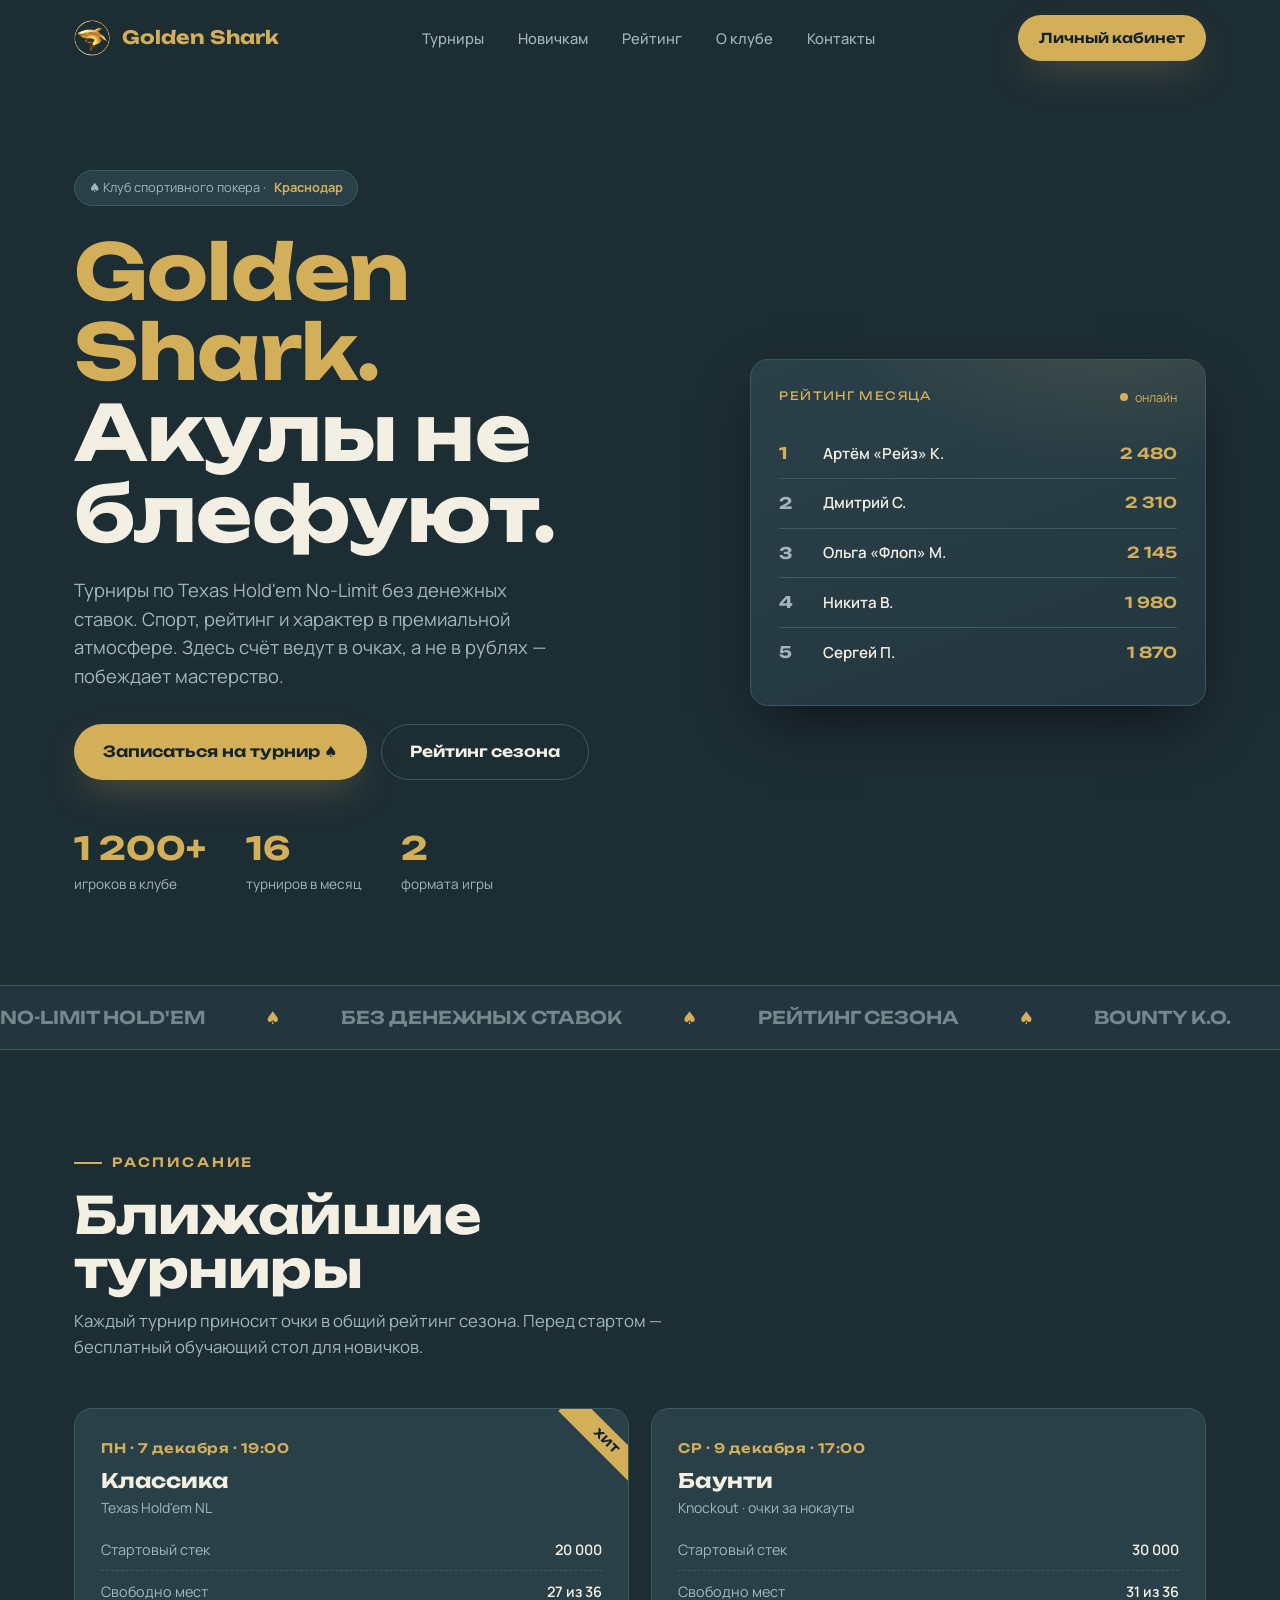
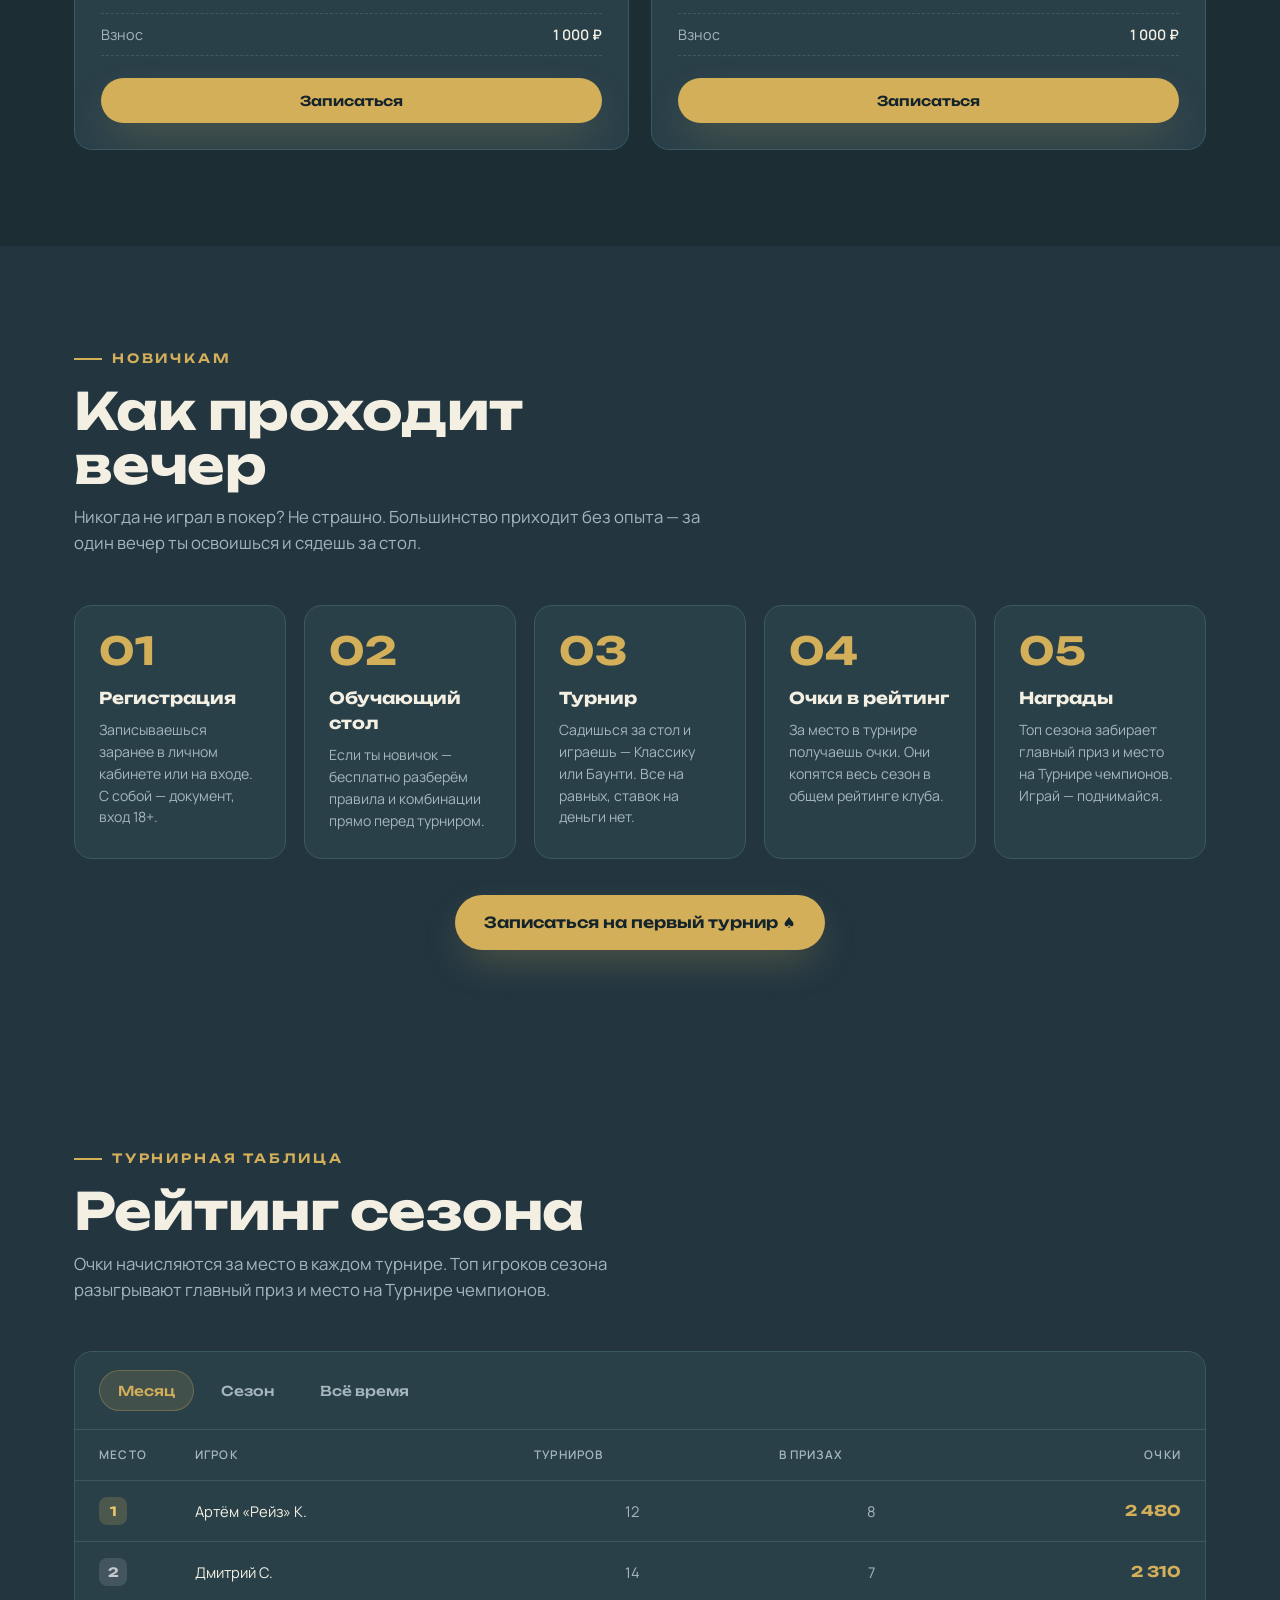
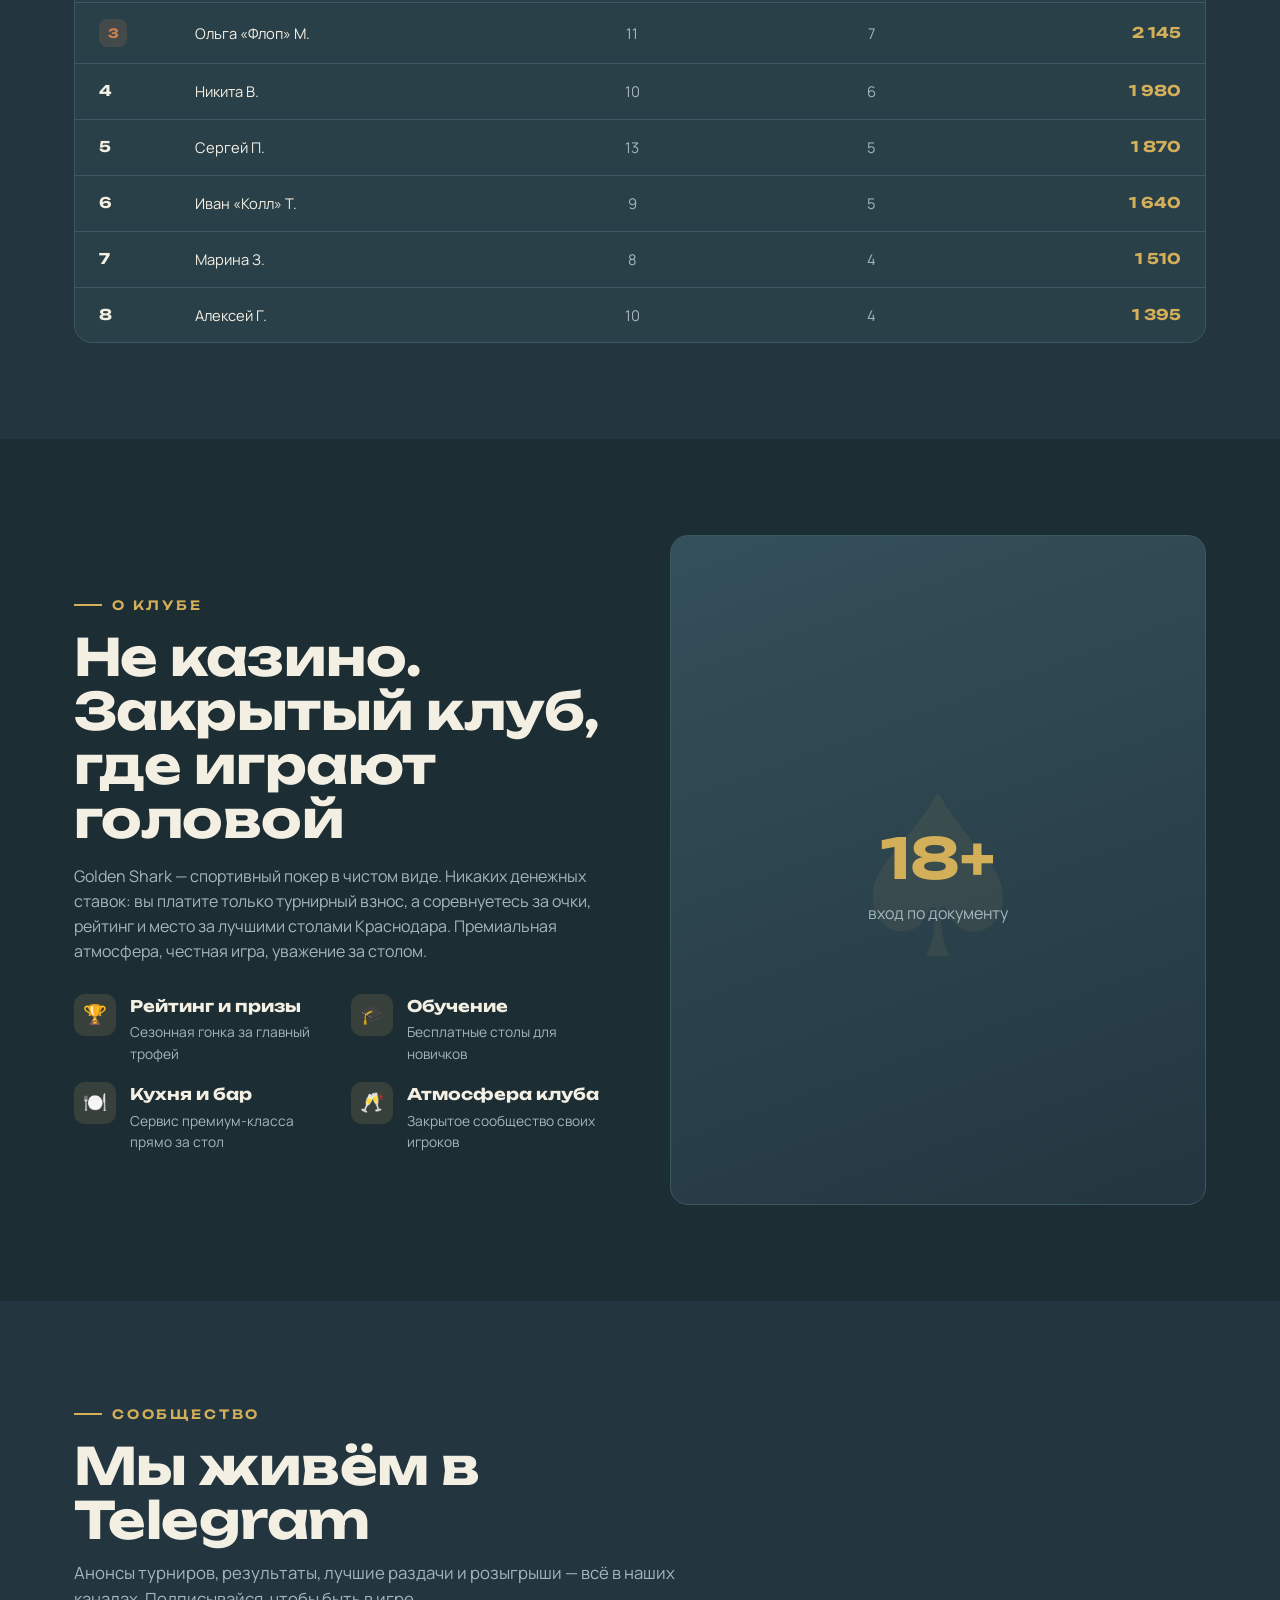
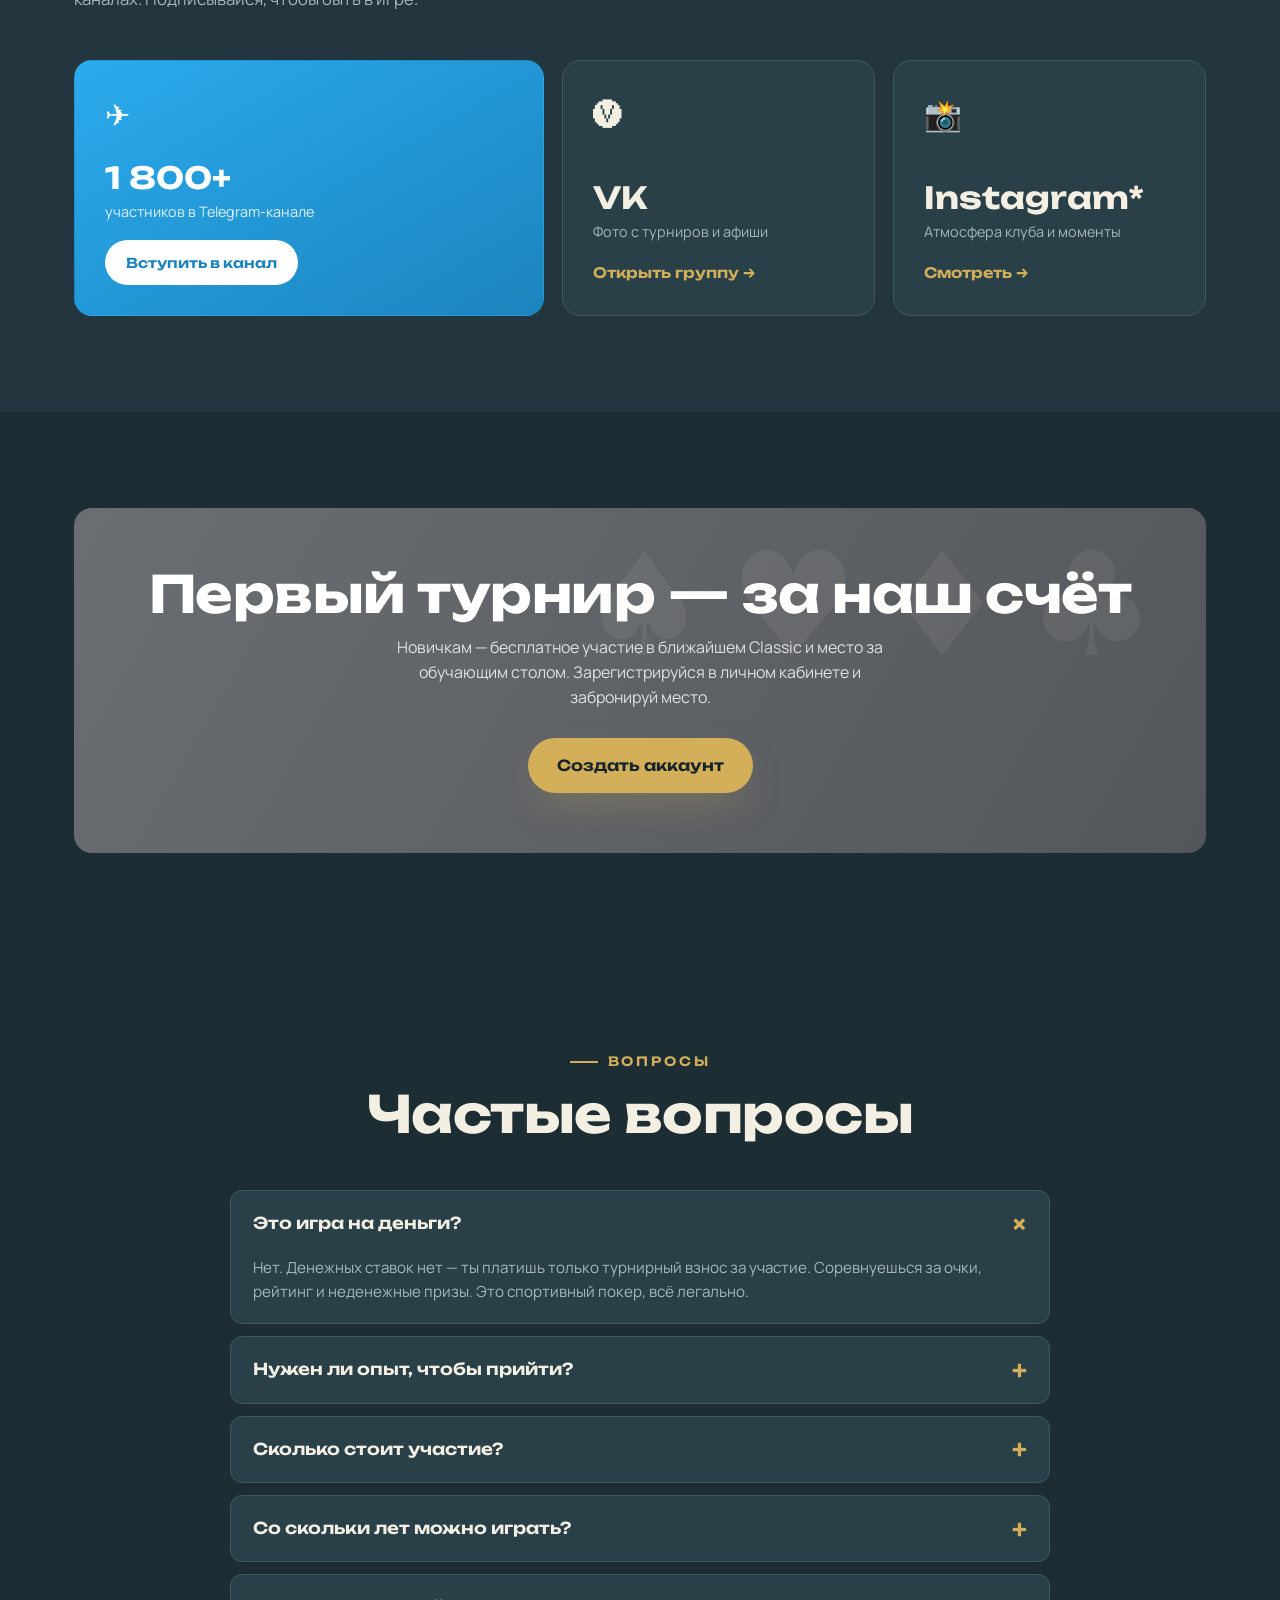
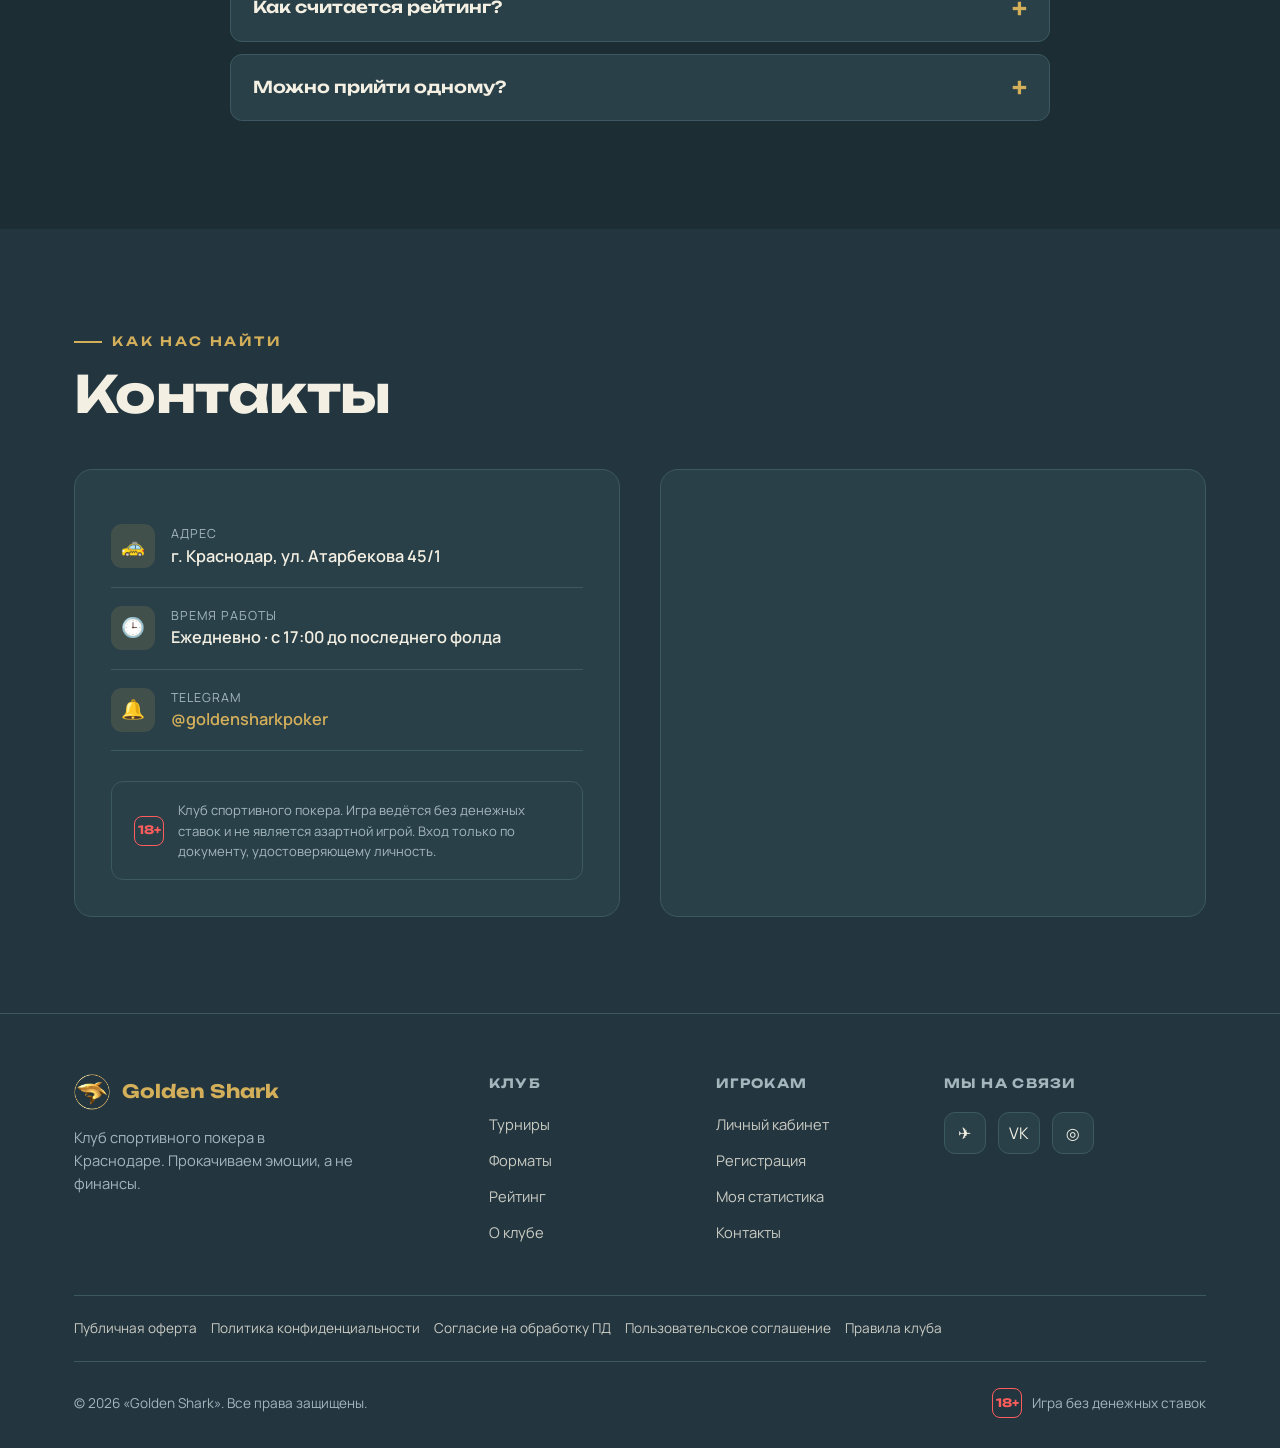
==== commit b0fed56d: "Кликабельные ссылки на Telegram (t.me/goldensharkpoker): контакты, кнопка канала, иконка в футере Co" ====
--- a/index.html
+++ b/index.html
@@ -17,7 +17,7 @@
   <link rel="preconnect" href="https://fonts.googleapis.com" />
   <link rel="preconnect" href="https://fonts.gstatic.com" crossorigin />
   <link href="https://fonts.googleapis.com/css2?family=Manrope:wght@400;500;600;700&family=Unbounded:wght@500;600;700;800&display=swap" rel="stylesheet" />
-  <link rel="stylesheet" href="assets/css/style.css?v=4" />
+  <link rel="stylesheet" href="assets/css/style.css?v=5" />
 </head>
 <body>
 
@@ -199,7 +199,7 @@
           <div>
             <div class="cnt">1 800+</div>
             <div class="cap">участников в Telegram-канале</div>
-            <a href="#" class="btn btn-sm">Вступить в канал</a>
+            <a href="https://t.me/goldensharkpoker" target="_blank" rel="noopener" class="btn btn-sm">Вступить в канал</a>
           </div>
         </div>
         <div class="soc-card vk reveal">
@@ -288,7 +288,7 @@
           </div>
           <div class="contact-item">
             <div class="ci">🔔</div>
-            <div><div class="lbl">Telegram</div><div class="val">@goldensharkpoker</div></div>
+            <div><div class="lbl">Telegram</div><div class="val"><a href="https://t.me/goldensharkpoker" target="_blank" rel="noopener">@goldensharkpoker</a></div></div>
           </div>
           <div class="disclaimer">
             <span class="age-badge">18+</span>
@@ -331,7 +331,7 @@
         <div>
           <h5>Мы на связи</h5>
           <div class="socials">
-            <a href="#" aria-label="Telegram">✈</a>
+            <a href="https://t.me/goldensharkpoker" target="_blank" rel="noopener" aria-label="Telegram">✈</a>
             <a href="#" aria-label="VK">VK</a>
             <a href="#" aria-label="Instagram">◎</a>
           </div>
--- a/assets/css/style.css
+++ b/assets/css/style.css
@@ -233,6 +233,8 @@
 .contact-item .ci { width: 44px; height: 44px; border-radius: 11px; background: var(--accent-soft); color: var(--accent); display: grid; place-items: center; font-size: 1.2rem; flex: 0 0 auto; }
 .contact-item .lbl { font-size: .78rem; color: var(--muted); text-transform: uppercase; letter-spacing: .08em; }
 .contact-item .val { font-weight: 600; font-size: 1.02rem; }
+.contact-item .val a { color: var(--accent); transition: opacity .2s; }
+.contact-item .val a:hover { opacity: .8; }
 .map-box { border-radius: var(--radius); overflow: hidden; border: 1px solid var(--line); min-height: 360px; background: var(--surface); display: grid; place-items: center; position: relative; }
 .map-box iframe { width: 100%; height: 100%; min-height: 360px; border: 0; filter: grayscale(.3) invert(.92) hue-rotate(180deg); }
 
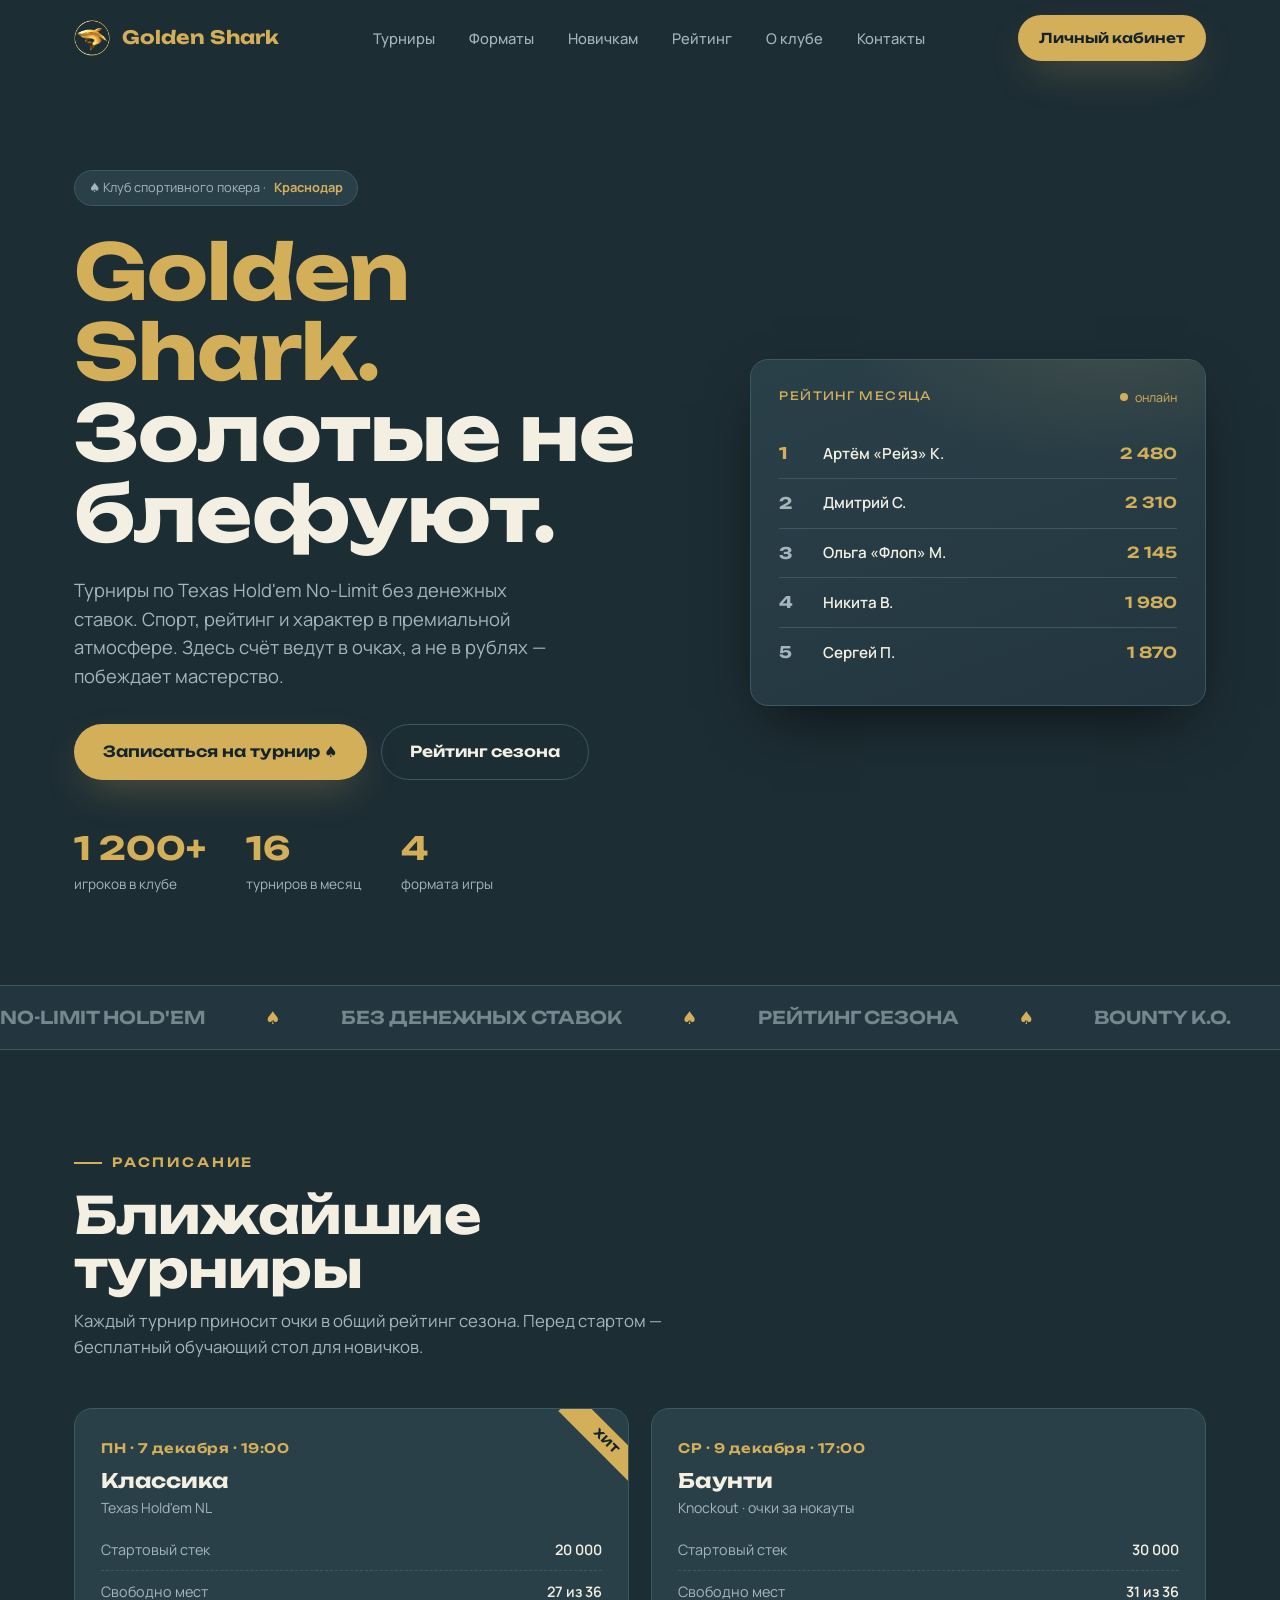
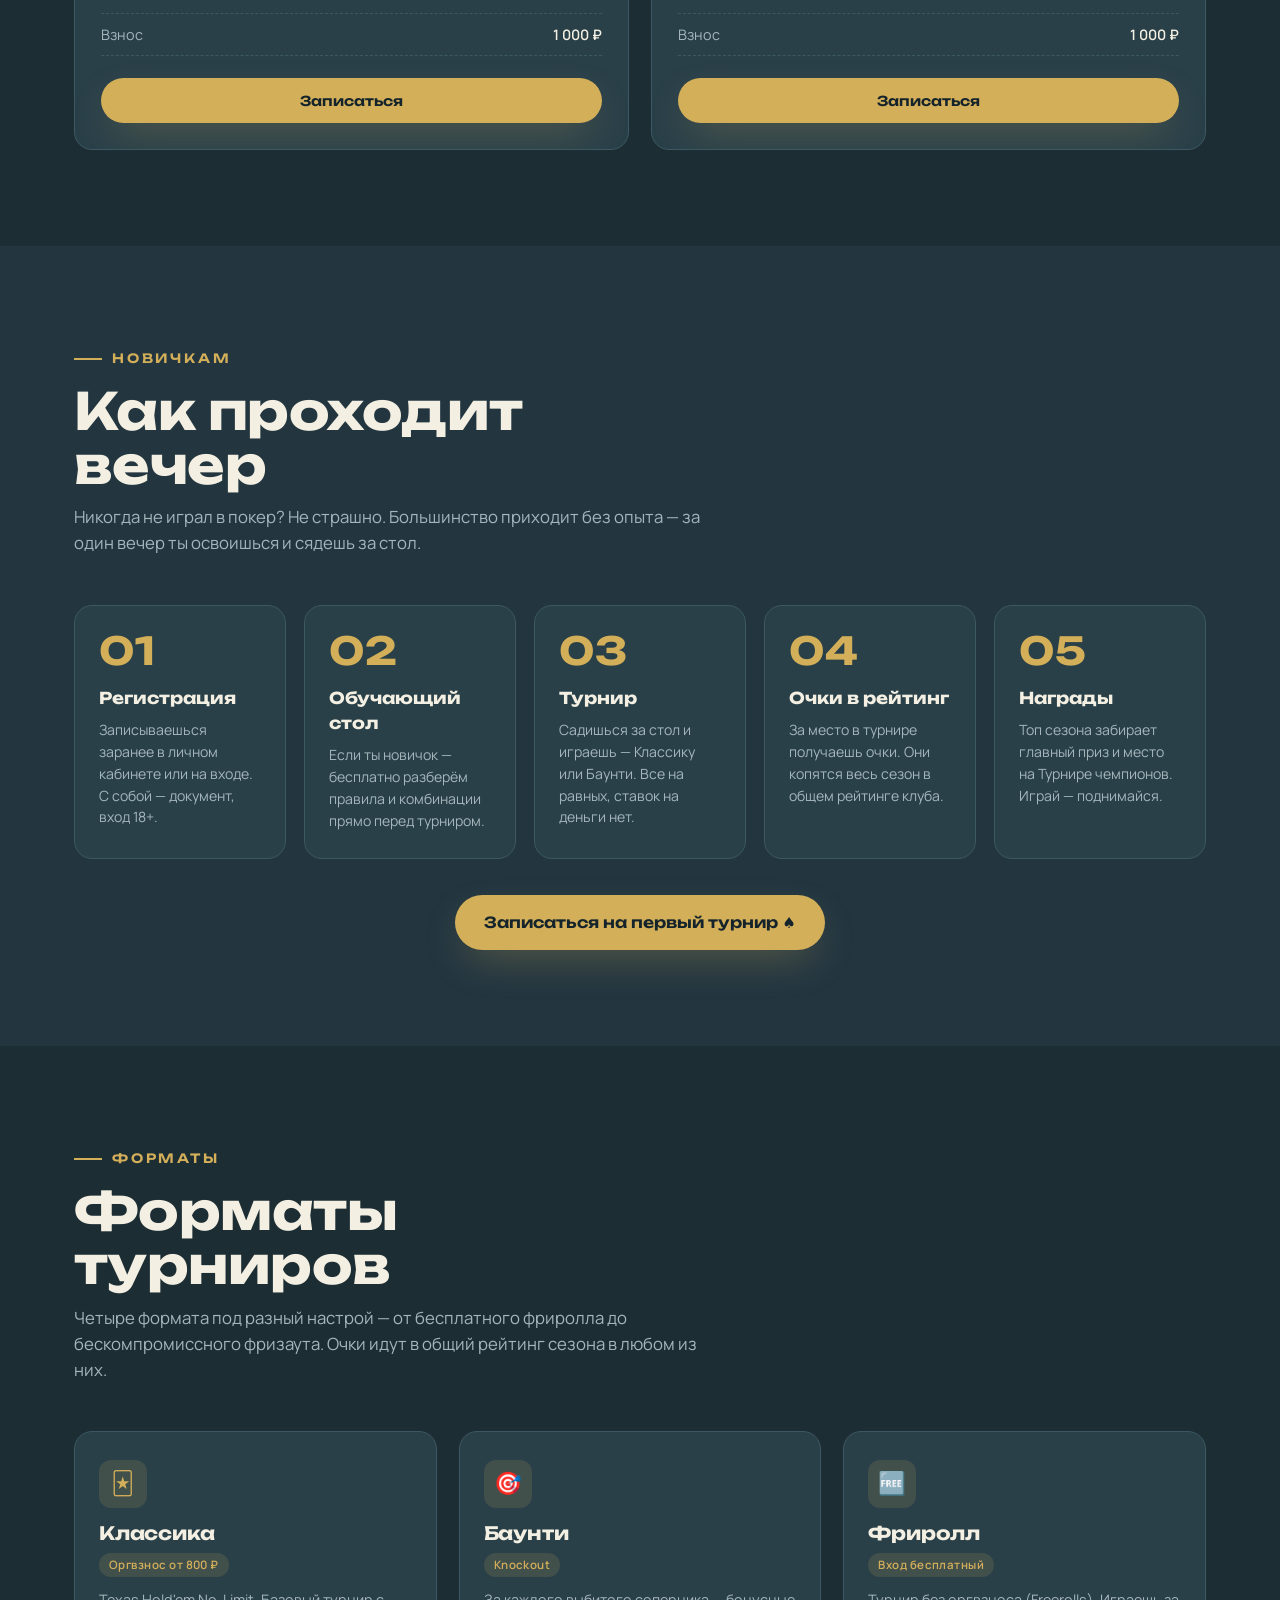
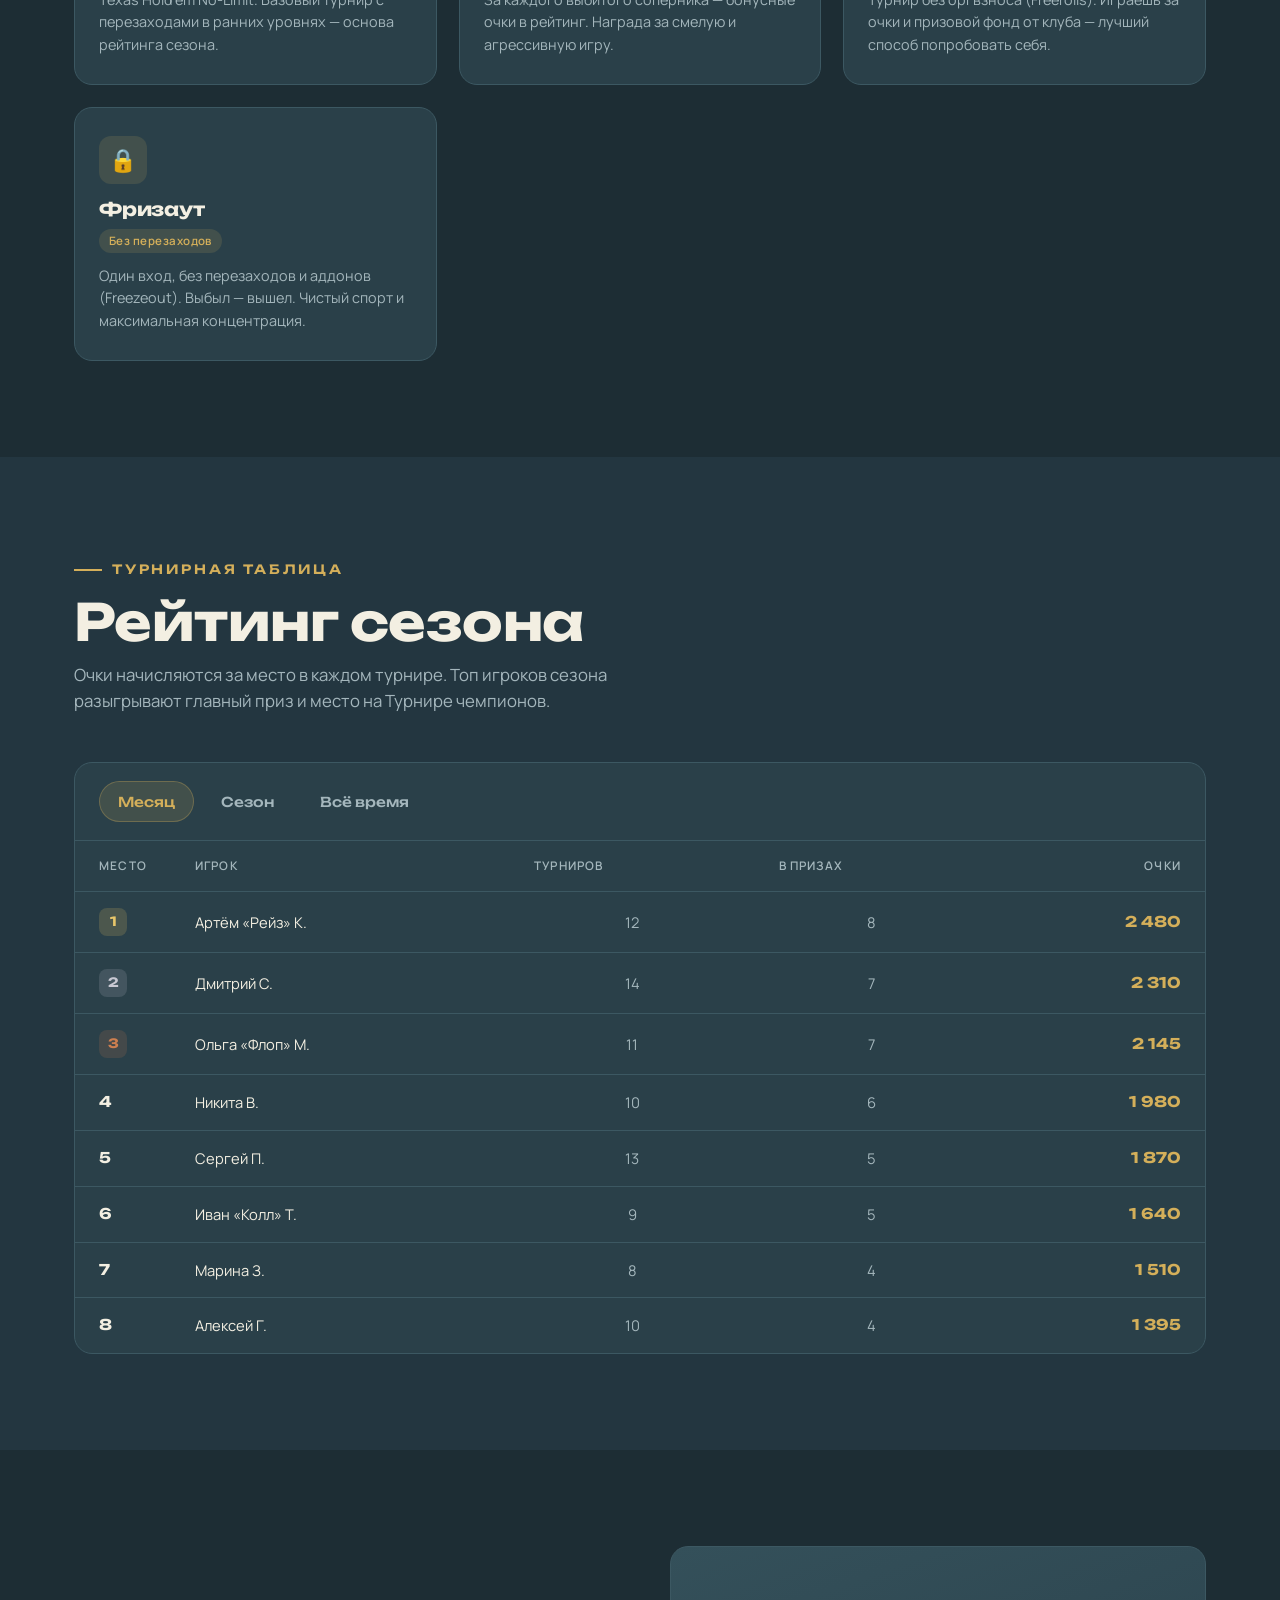
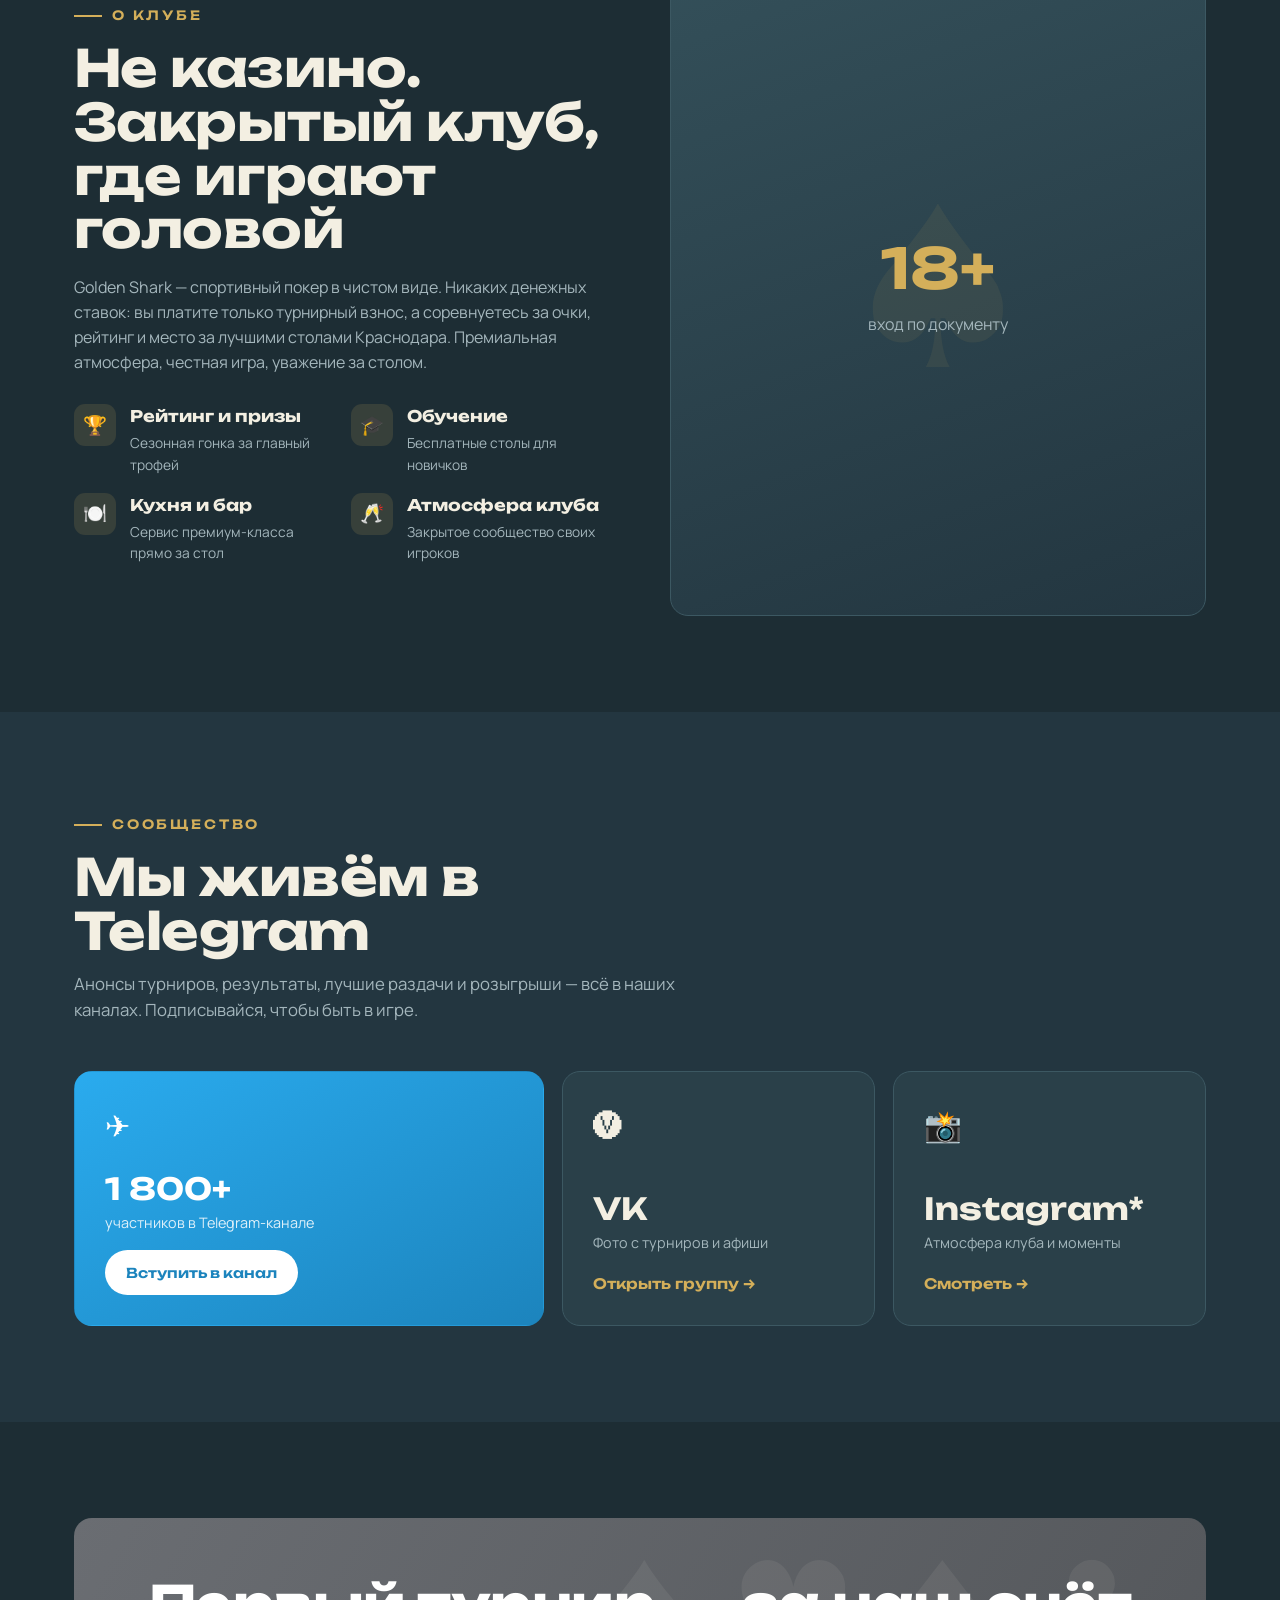
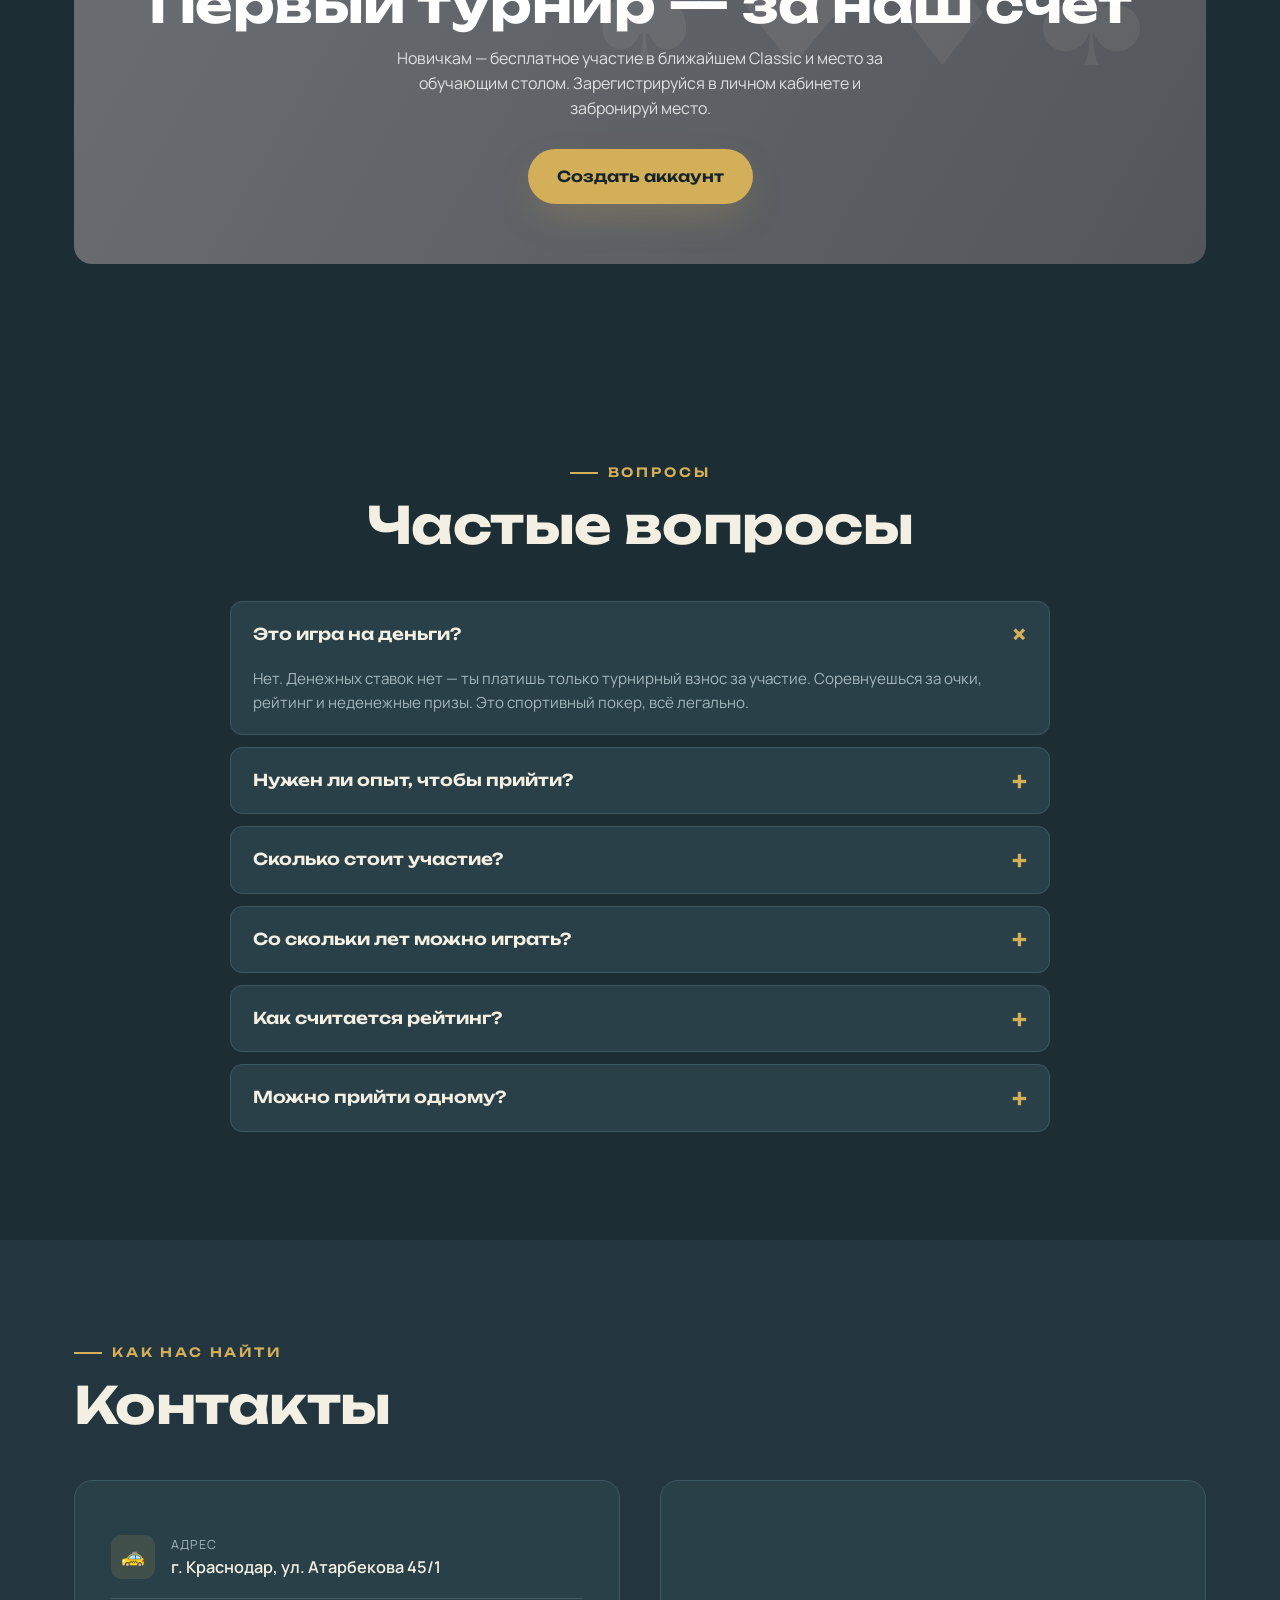
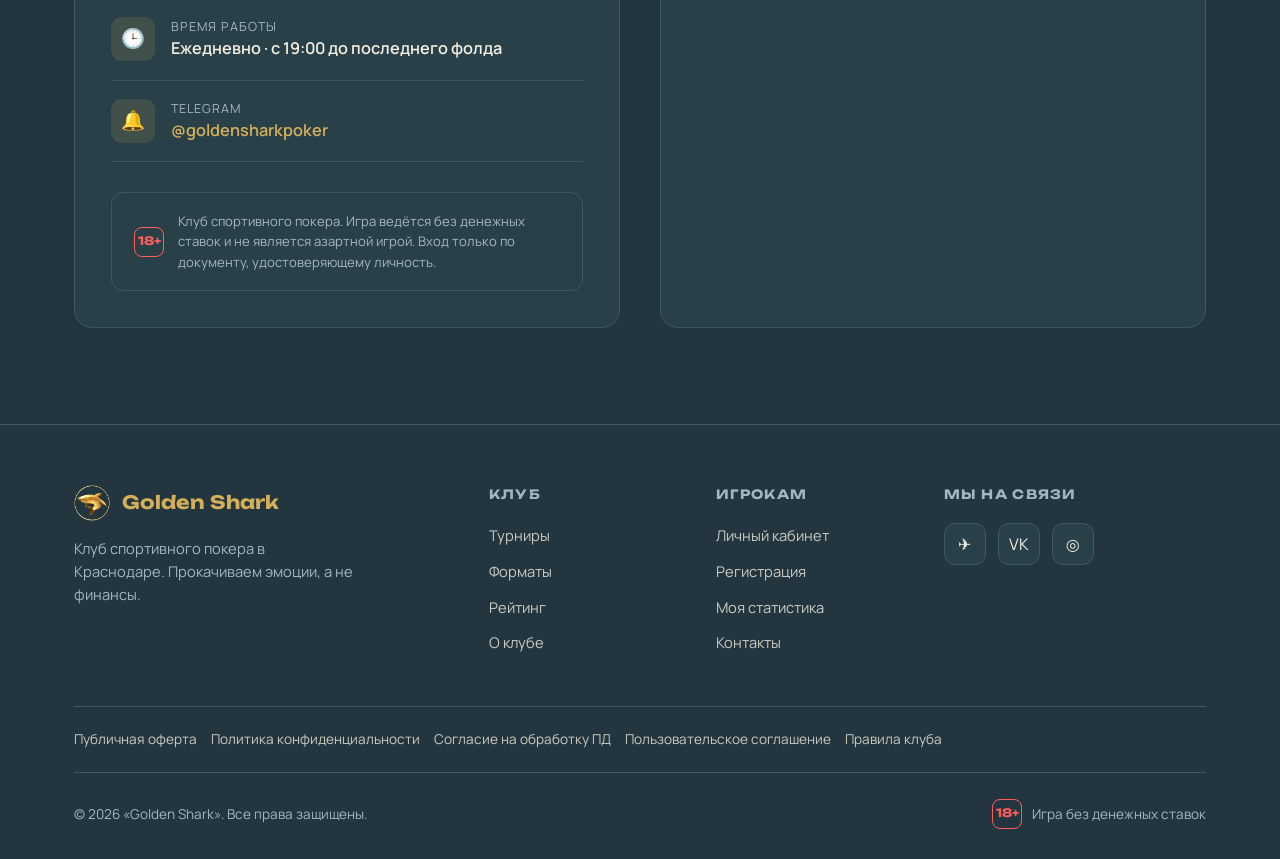
==== commit 0e7fa9a7: "Слоган «Золотые не блефуют»; время с 19:00; FAQ-взносы (800/700/фриролл); секция Форматы (Классика/Б" ====
--- a/index.html
+++ b/index.html
@@ -17,7 +17,7 @@
   <link rel="preconnect" href="https://fonts.googleapis.com" />
   <link rel="preconnect" href="https://fonts.gstatic.com" crossorigin />
   <link href="https://fonts.googleapis.com/css2?family=Manrope:wght@400;500;600;700&family=Unbounded:wght@500;600;700;800&display=swap" rel="stylesheet" />
-  <link rel="stylesheet" href="assets/css/style.css?v=5" />
+  <link rel="stylesheet" href="assets/css/style.css?v=6" />
 </head>
 <body>
 
@@ -30,6 +30,7 @@
       </a>
       <nav class="nav-links" id="navLinks">
         <a href="#tournaments">Турниры</a>
+        <a href="#formats">Форматы</a>
         <a href="#howto">Новичкам</a>
         <a href="#rating">Рейтинг</a>
         <a href="#about">О клубе</a>
@@ -48,7 +49,7 @@
     <div class="wrap hero-grid">
       <div class="reveal">
         <div class="badge">♠ Клуб спортивного покера · <b>Краснодар</b></div>
-        <h1><span class="accent">Golden Shark.</span><br />Акулы не блефуют.</h1>
+        <h1><span class="accent">Golden Shark.</span><br />Золотые не блефуют.</h1>
         <p class="lead">Турниры по Texas Hold'em No-Limit без денежных ставок. Спорт, рейтинг и характер в премиальной атмосфере. Здесь счёт ведут в очках, а не в рублях — побеждает мастерство.</p>
         <div class="hero-cta">
           <a href="#tournaments" class="btn btn-primary">Записаться на турнир ♠</a>
@@ -57,7 +58,7 @@
         <div class="hero-stats">
           <div class="stat"><div class="num">1 200+</div><div class="lbl">игроков в клубе</div></div>
           <div class="stat"><div class="num">16</div><div class="lbl">турниров в месяц</div></div>
-          <div class="stat"><div class="num">2</div><div class="lbl">формата игры</div></div>
+          <div class="stat"><div class="num">4</div><div class="lbl">формата игры</div></div>
         </div>
       </div>
 
@@ -134,6 +135,43 @@
       </div>
       <div style="text-align:center;margin-top:36px;" class="reveal">
         <a href="account.html" class="btn btn-primary">Записаться на первый турнир ♠</a>
+      </div>
+    </div>
+  </section>
+
+  <!-- ============ FORMATS ============ -->
+  <section id="formats">
+    <div class="wrap">
+      <div class="section-head reveal">
+        <span class="eyebrow">Форматы</span>
+        <h2>Форматы турниров</h2>
+        <p>Четыре формата под разный настрой — от бесплатного фриролла до бескомпромиссного фризаута. Очки идут в общий рейтинг сезона в любом из них.</p>
+      </div>
+      <div class="fmt-grid">
+        <div class="fmt-card reveal">
+          <div class="ic">🃏</div>
+          <h3>Классика</h3>
+          <span class="tag">Оргвзнос от 800 ₽</span>
+          <p>Texas Hold'em No-Limit. Базовый турнир с перезаходами в ранних уровнях — основа рейтинга сезона.</p>
+        </div>
+        <div class="fmt-card reveal">
+          <div class="ic">🎯</div>
+          <h3>Баунти</h3>
+          <span class="tag">Knockout</span>
+          <p>За каждого выбитого соперника — бонусные очки в рейтинг. Награда за смелую и агрессивную игру.</p>
+        </div>
+        <div class="fmt-card reveal">
+          <div class="ic">🆓</div>
+          <h3>Фриролл</h3>
+          <span class="tag">Вход бесплатный</span>
+          <p>Турнир без оргвзноса (Freerolls). Играешь за очки и призовой фонд от клуба — лучший способ попробовать себя.</p>
+        </div>
+        <div class="fmt-card reveal">
+          <div class="ic">🔒</div>
+          <h3>Фризаут</h3>
+          <span class="tag">Без перезаходов</span>
+          <p>Один вход, без перезаходов и аддонов (Freezeout). Выбыл — вышел. Чистый спорт и максимальная концентрация.</p>
+        </div>
       </div>
     </div>
   </section>
@@ -251,7 +289,7 @@
         </details>
         <details>
           <summary>Сколько стоит участие?</summary>
-          <p>Турнирный взнос — от 1 000 ₽ в зависимости от формата. Это всё: больше ничего доплачивать не нужно, ставок на деньги за столом нет.</p>
+          <p>Оргвзнос — от 800 ₽ в зависимости от формата. Повторный вход (перезаход) — от 700 ₽. Турниры формата Фриролл (Freerolls) — вход бесплатный. Больше ничего доплачивать не нужно, ставок на деньги за столом нет.</p>
         </details>
         <details>
           <summary>Со скольки лет можно играть?</summary>
@@ -284,7 +322,7 @@
           </div>
           <div class="contact-item">
             <div class="ci">🕒</div>
-            <div><div class="lbl">Время работы</div><div class="val">Ежедневно · с 17:00 до последнего фолда</div></div>
+            <div><div class="lbl">Время работы</div><div class="val">Ежедневно · с 19:00 до последнего фолда</div></div>
           </div>
           <div class="contact-item">
             <div class="ci">🔔</div>
--- a/assets/css/style.css
+++ b/assets/css/style.css
@@ -174,6 +174,13 @@
 .tcard .date { padding-right: 56px; } /* не залезать под ribbon */
 /* авто-сетка карточек: адаптируется к числу и ширине, на мобиле — 1 колонка */
 .cards-auto { display: grid; grid-template-columns: repeat(auto-fit, minmax(270px, 1fr)); gap: 22px; }
+.fmt-grid { display: grid; grid-template-columns: repeat(4, 1fr); gap: 22px; }
+.fmt-card { background: var(--surface); border: 1px solid var(--line); border-radius: var(--radius); padding: 28px 24px; transition: .25s; }
+.fmt-card:hover { border-color: var(--accent); transform: translateY(-4px); }
+.fmt-card .ic { width: 48px; height: 48px; border-radius: 12px; background: var(--accent-soft); color: var(--accent); display: grid; place-items: center; font-size: 1.4rem; margin-bottom: 16px; }
+.fmt-card h3 { font-family: var(--font-head); font-size: 1.15rem; margin-bottom: 8px; }
+.fmt-card .tag { display: inline-block; font-size: .72rem; font-weight: 600; letter-spacing: .04em; color: var(--accent); background: var(--accent-soft); border-radius: 999px; padding: 3px 10px; margin-bottom: 12px; }
+.fmt-card p { color: var(--muted); font-size: .9rem; }
 
 /* ---------- Formats ---------- */
 .fmt-grid { display: grid; grid-template-columns: repeat(3, 1fr); gap: 22px; }
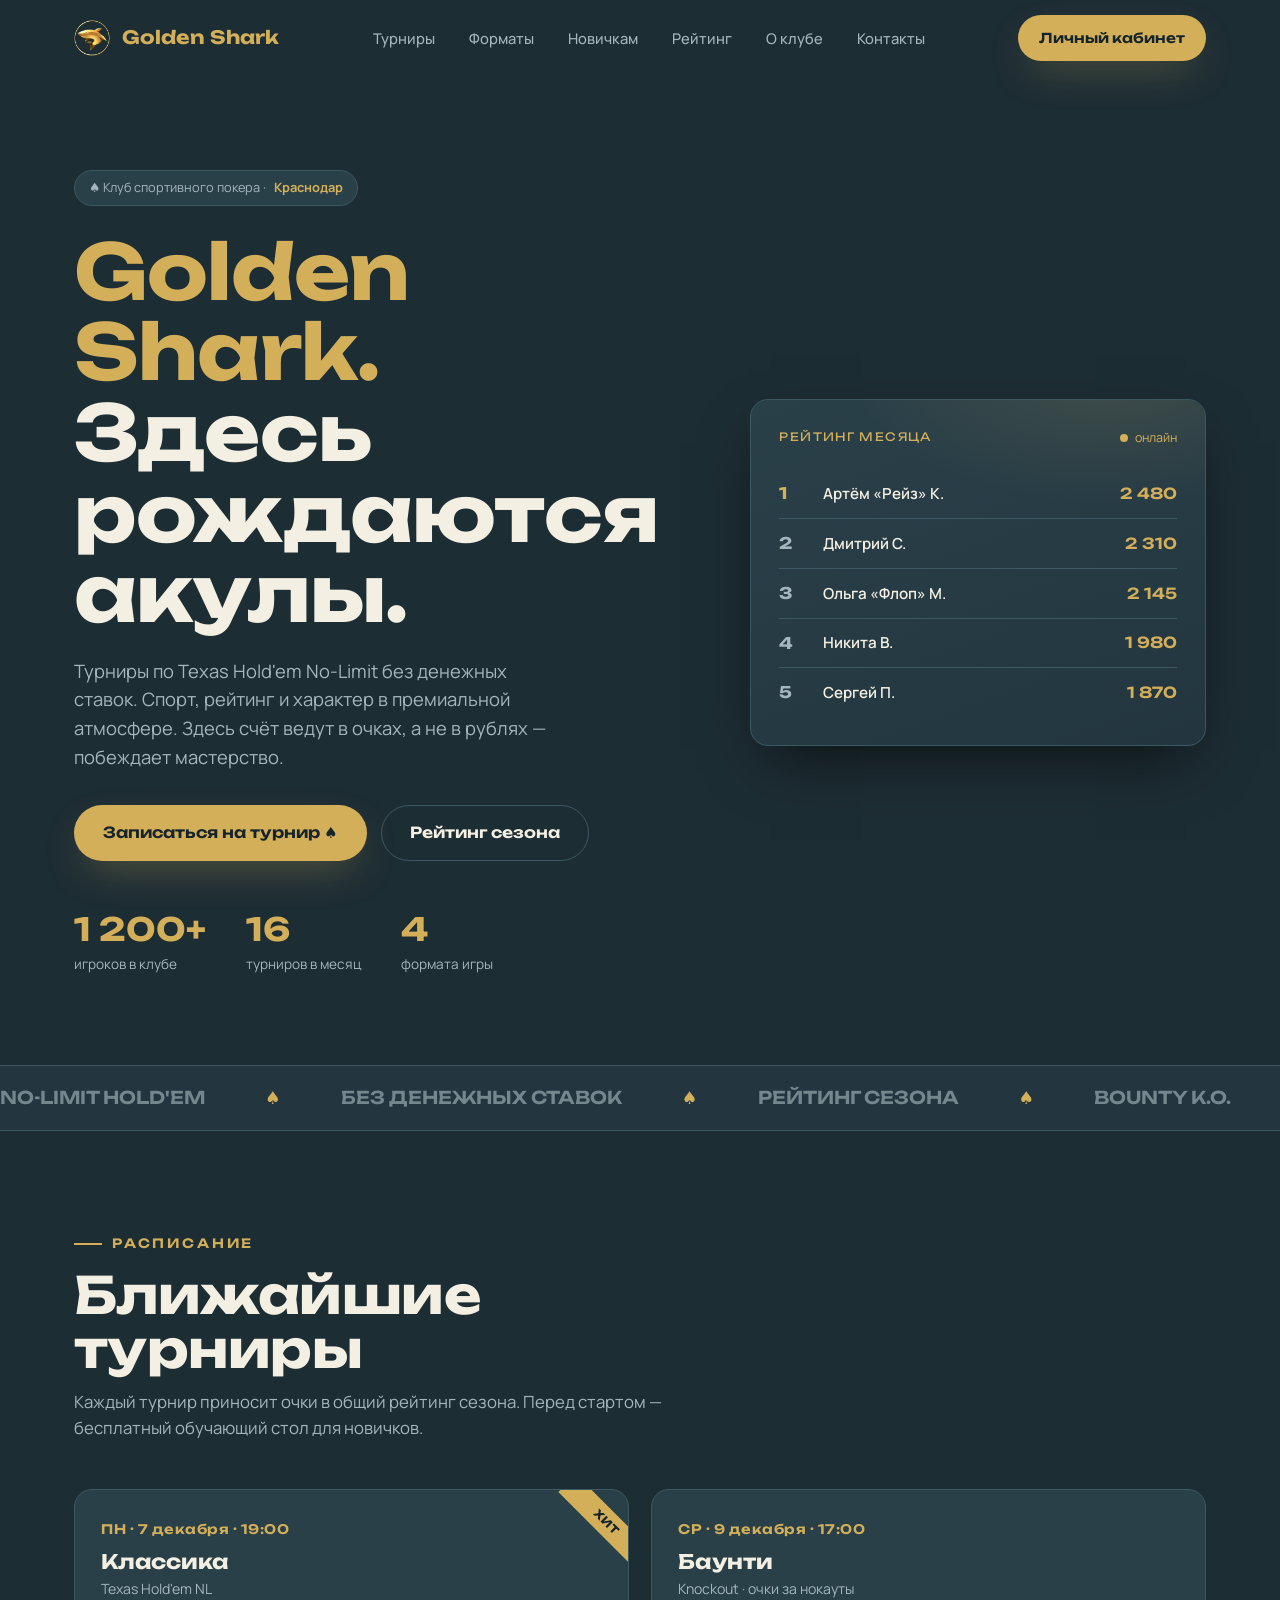
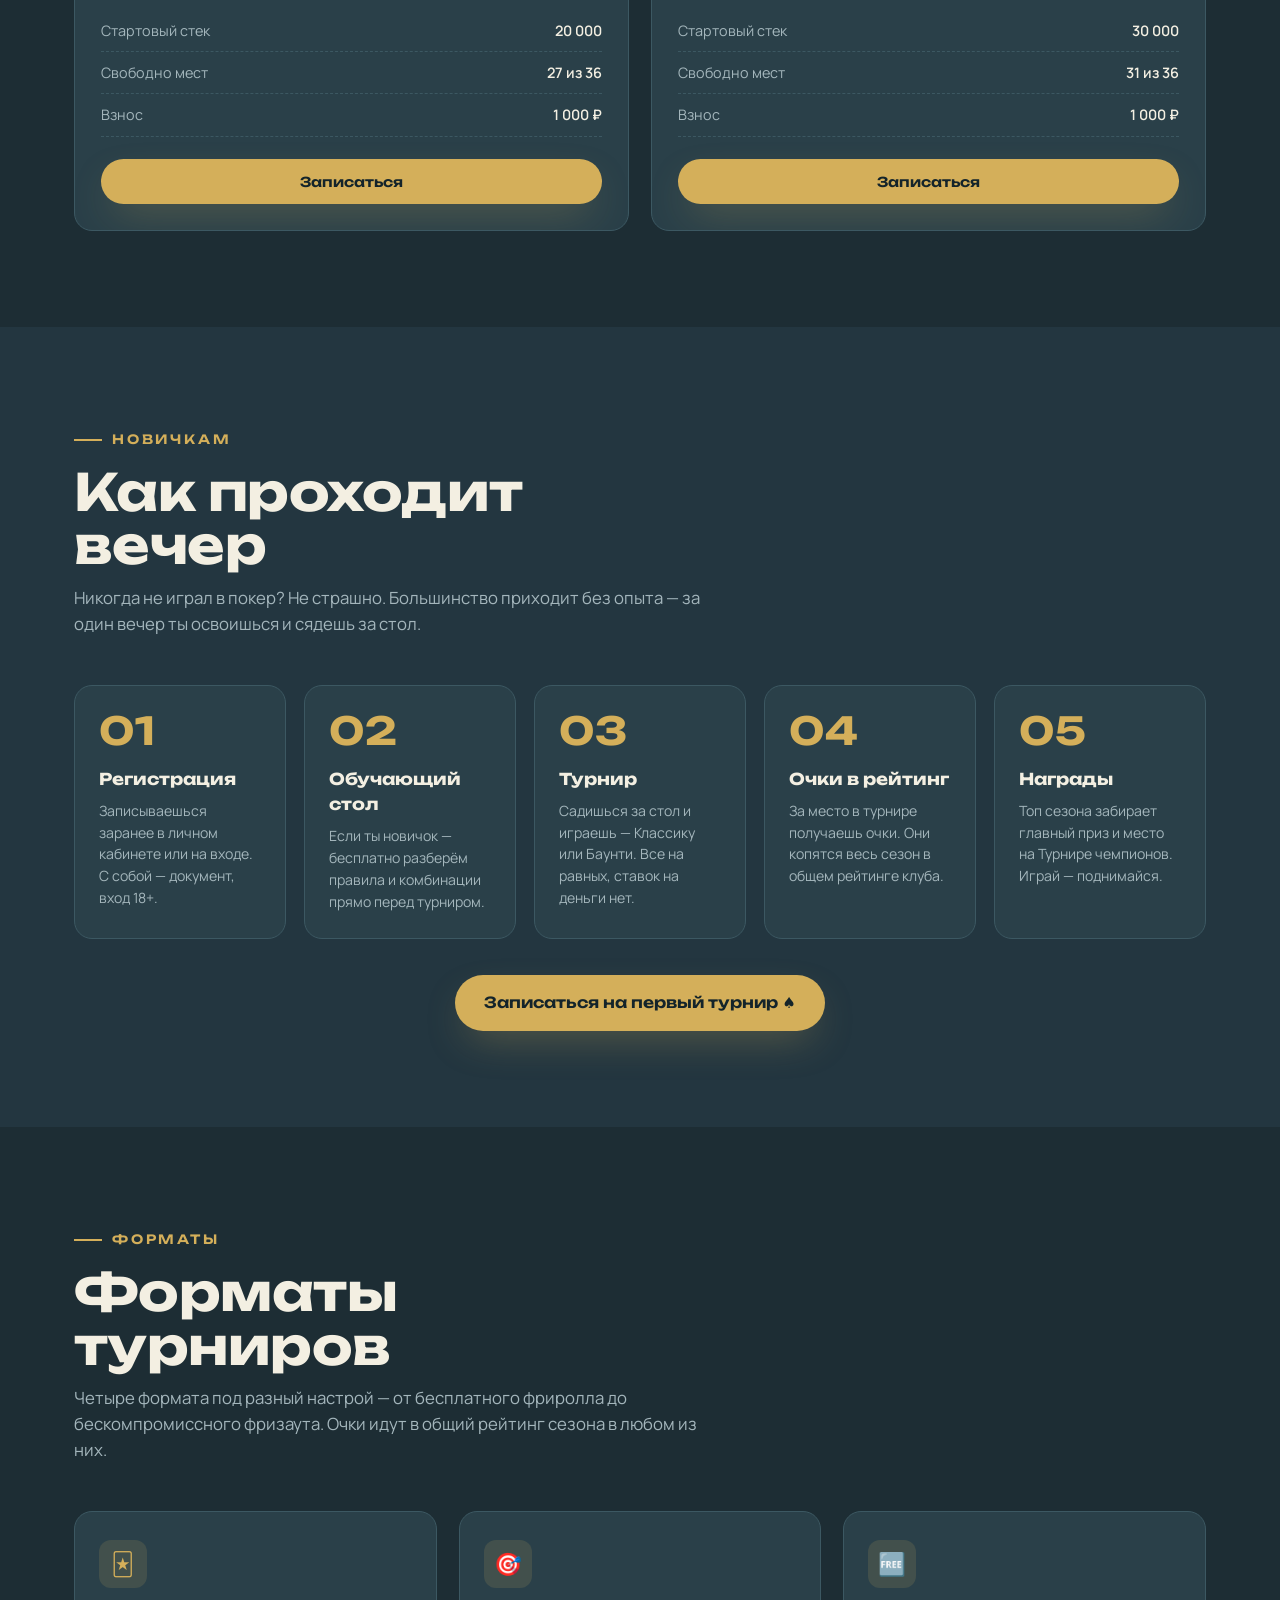
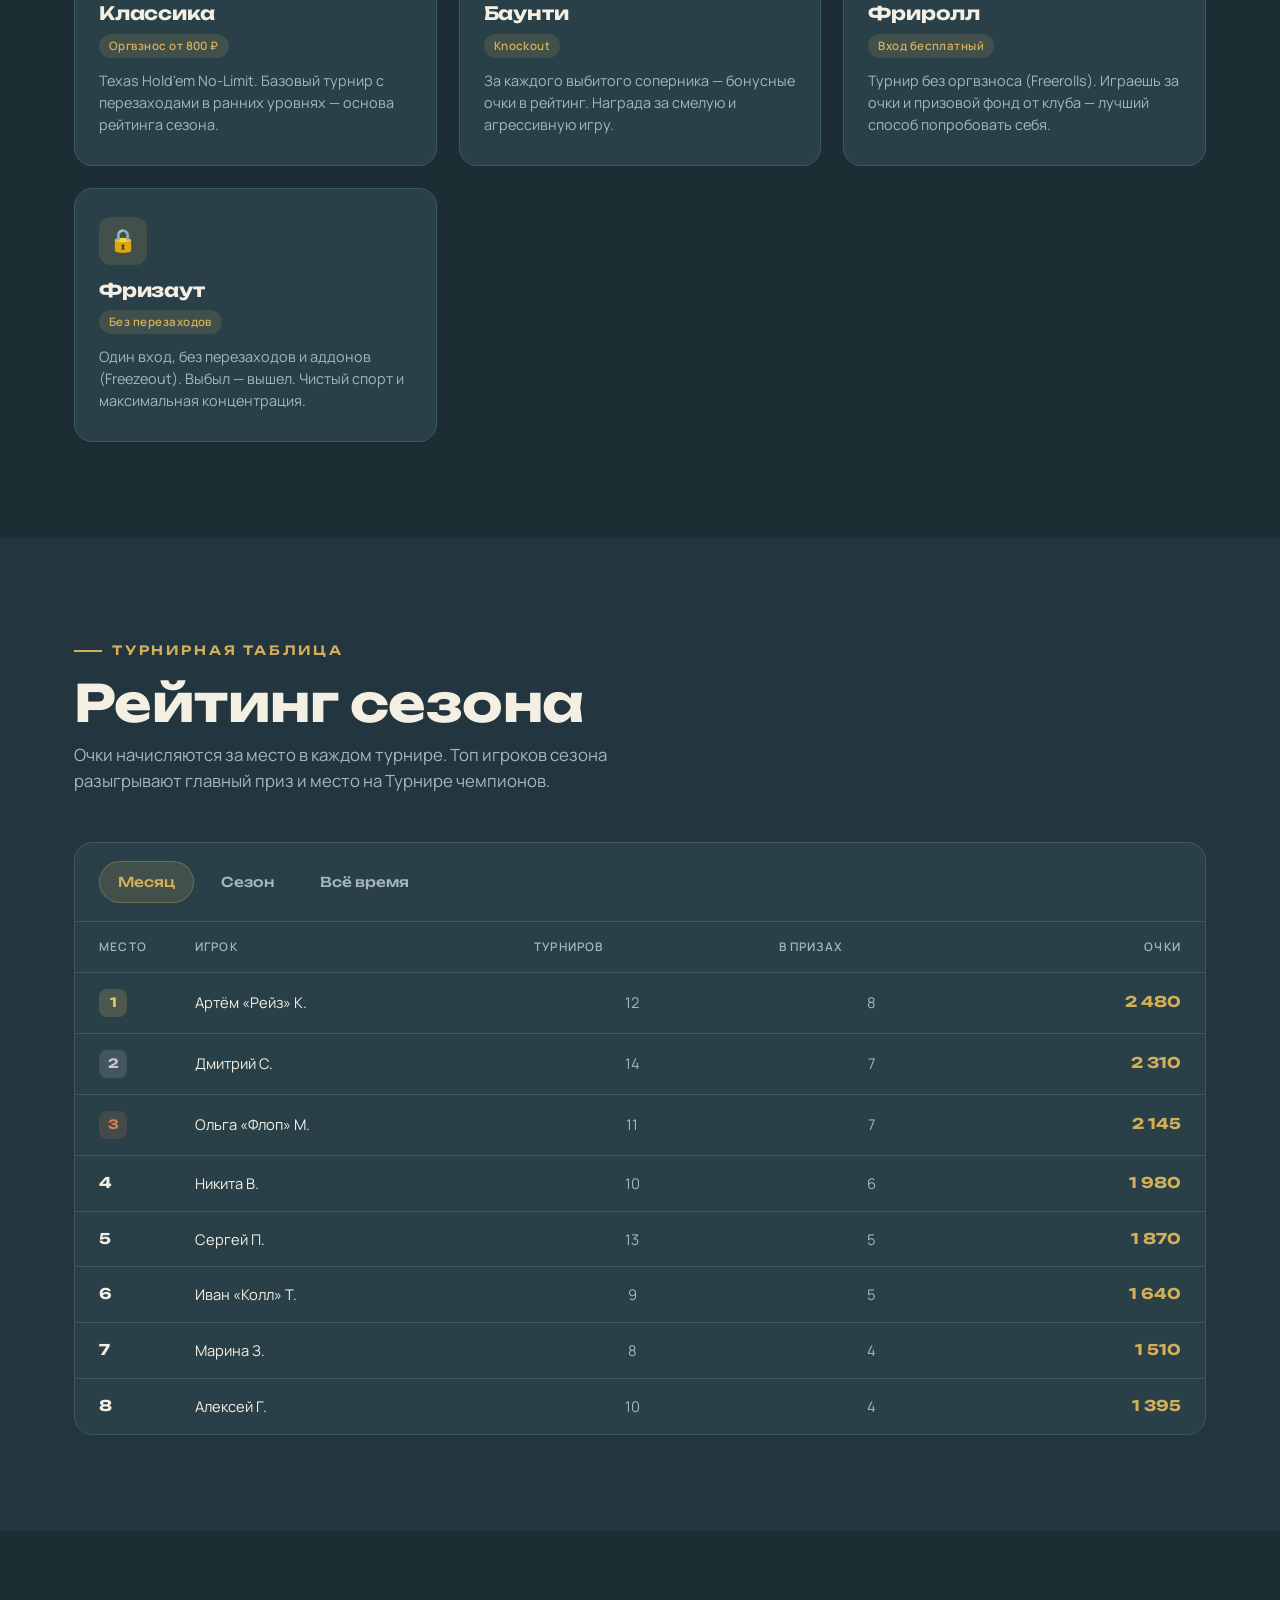
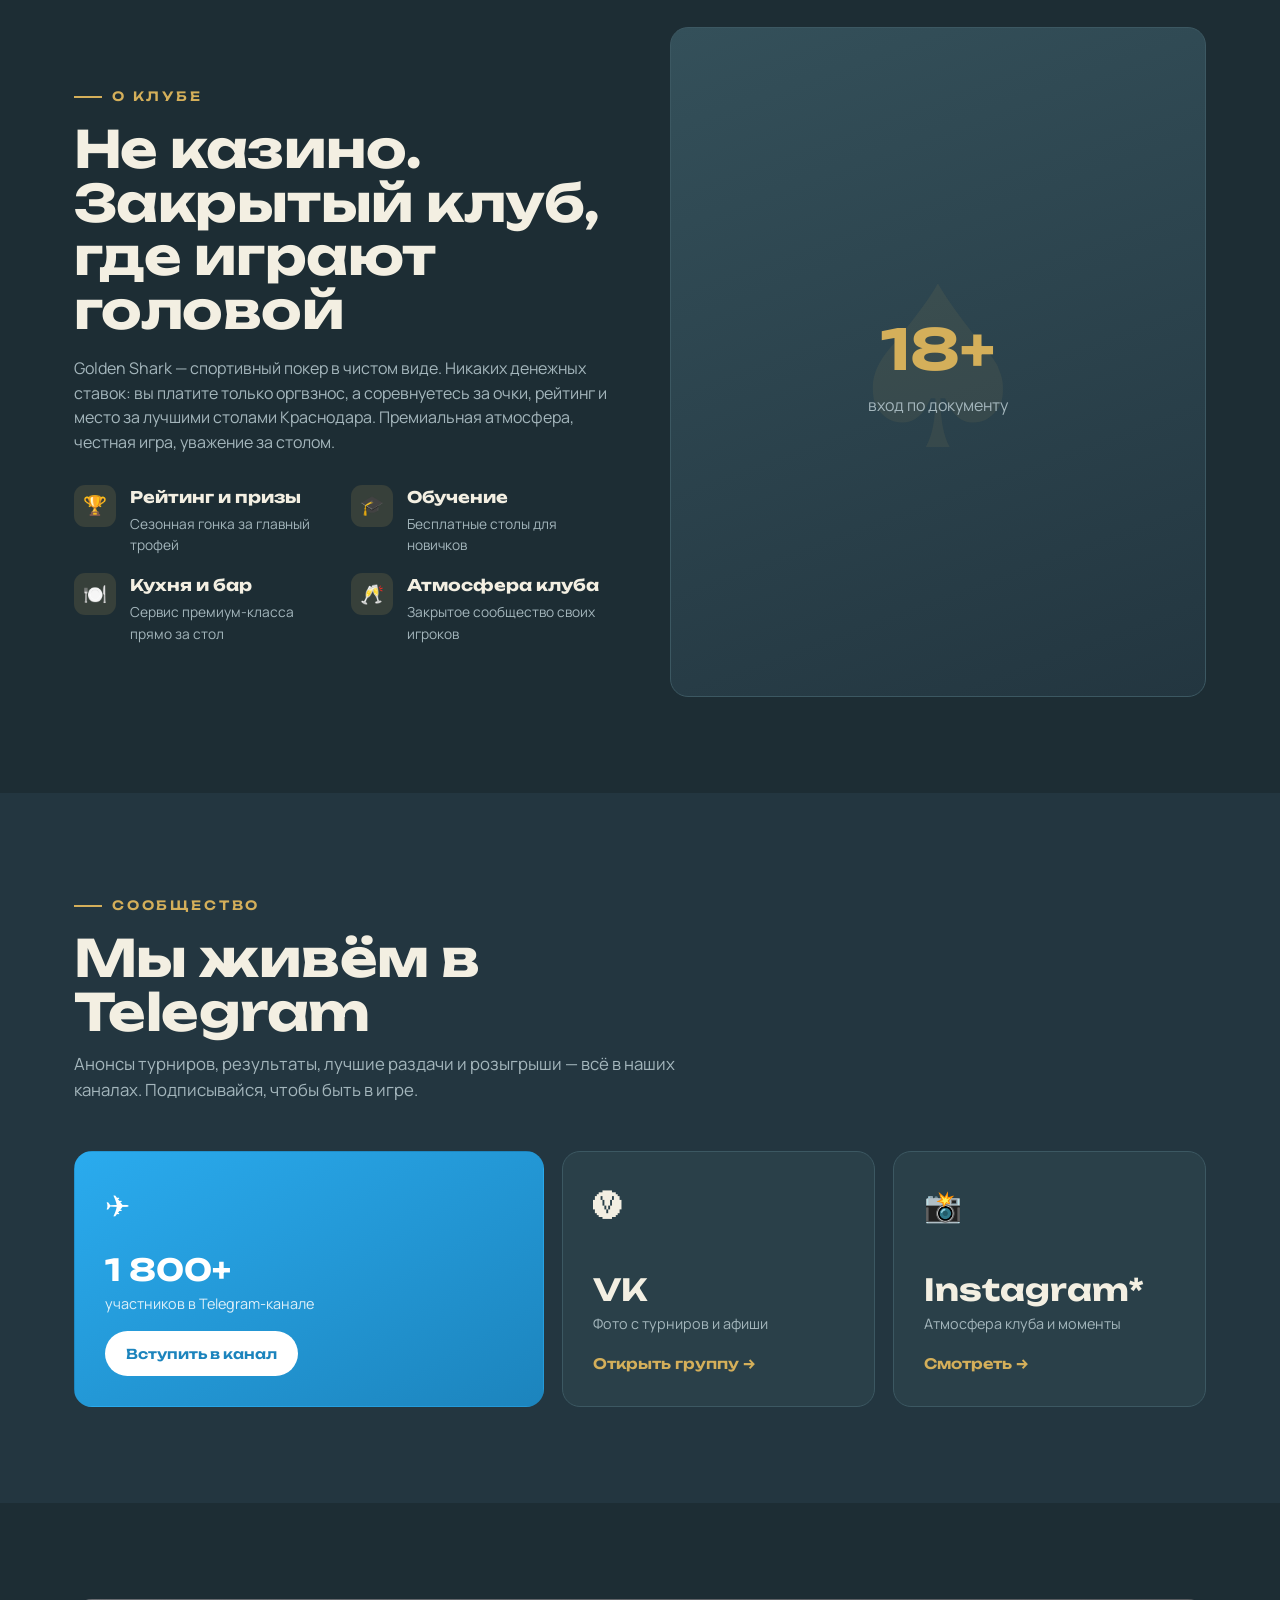
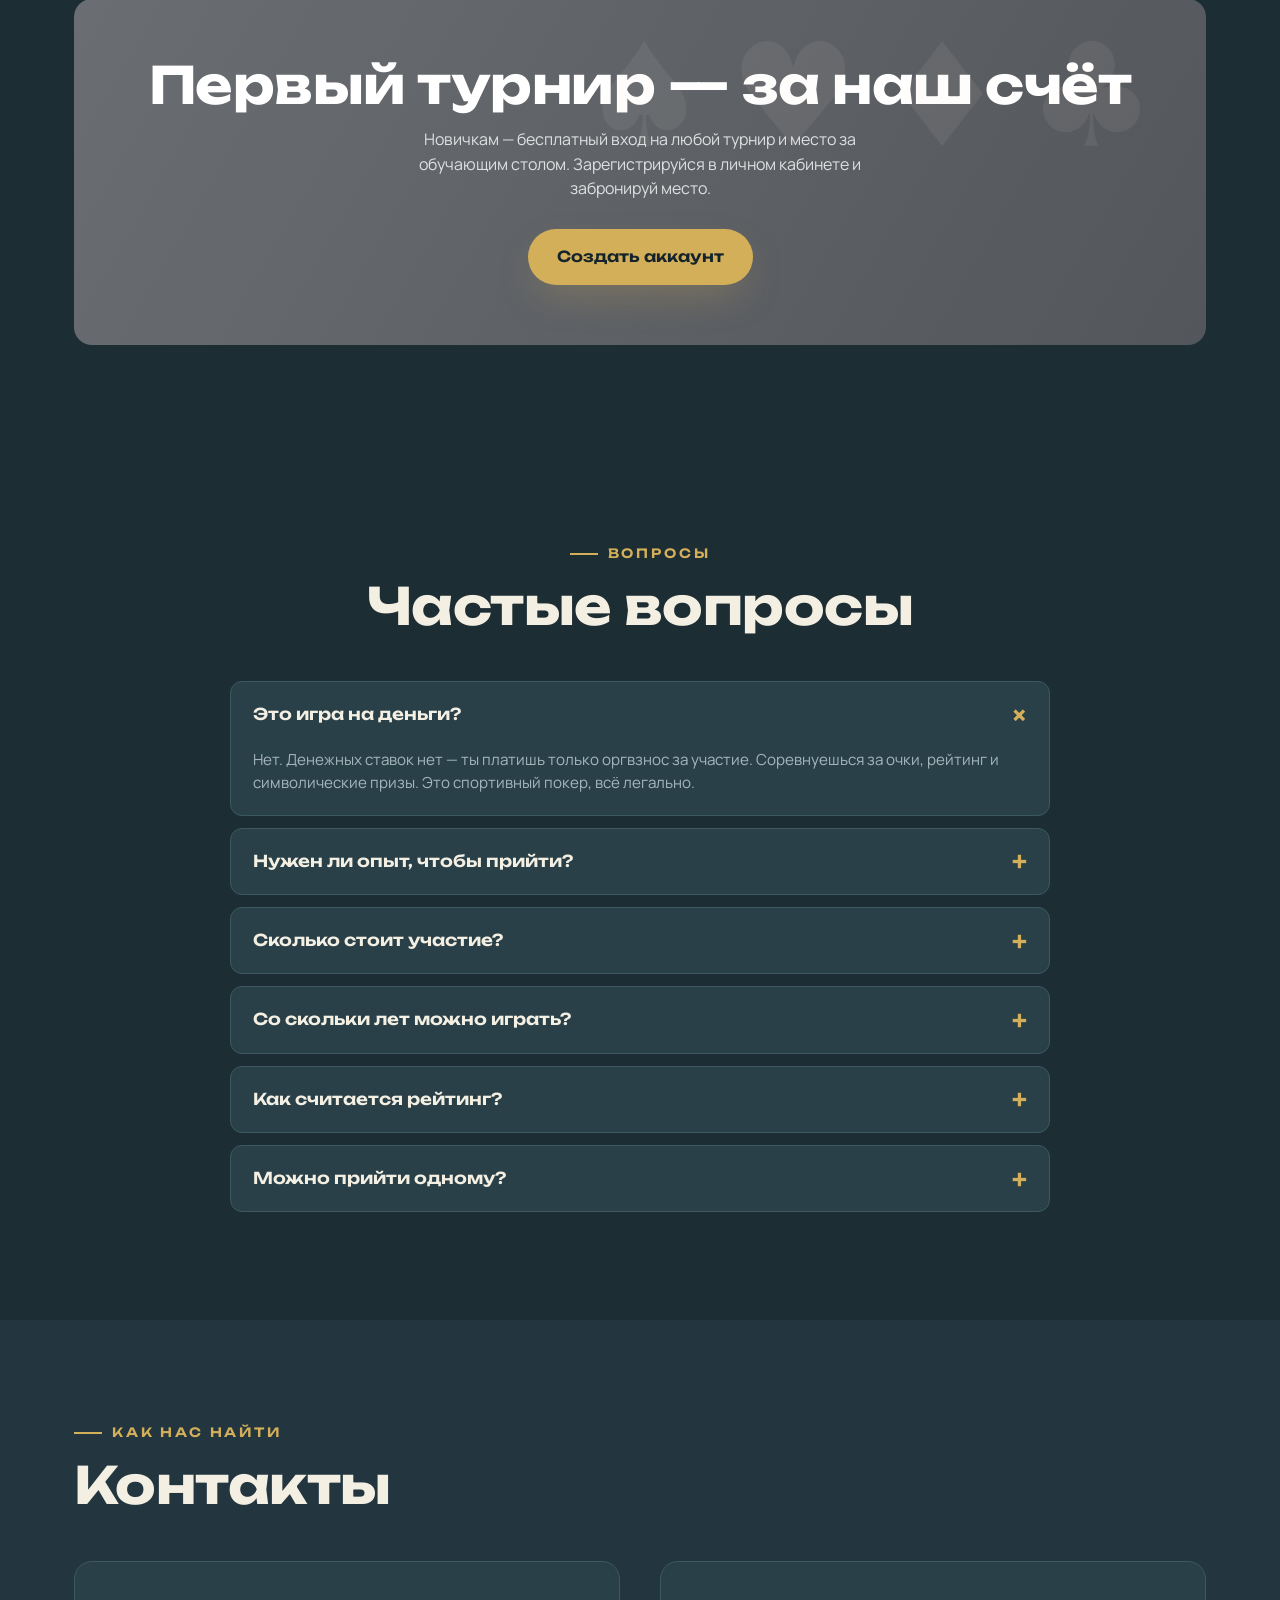
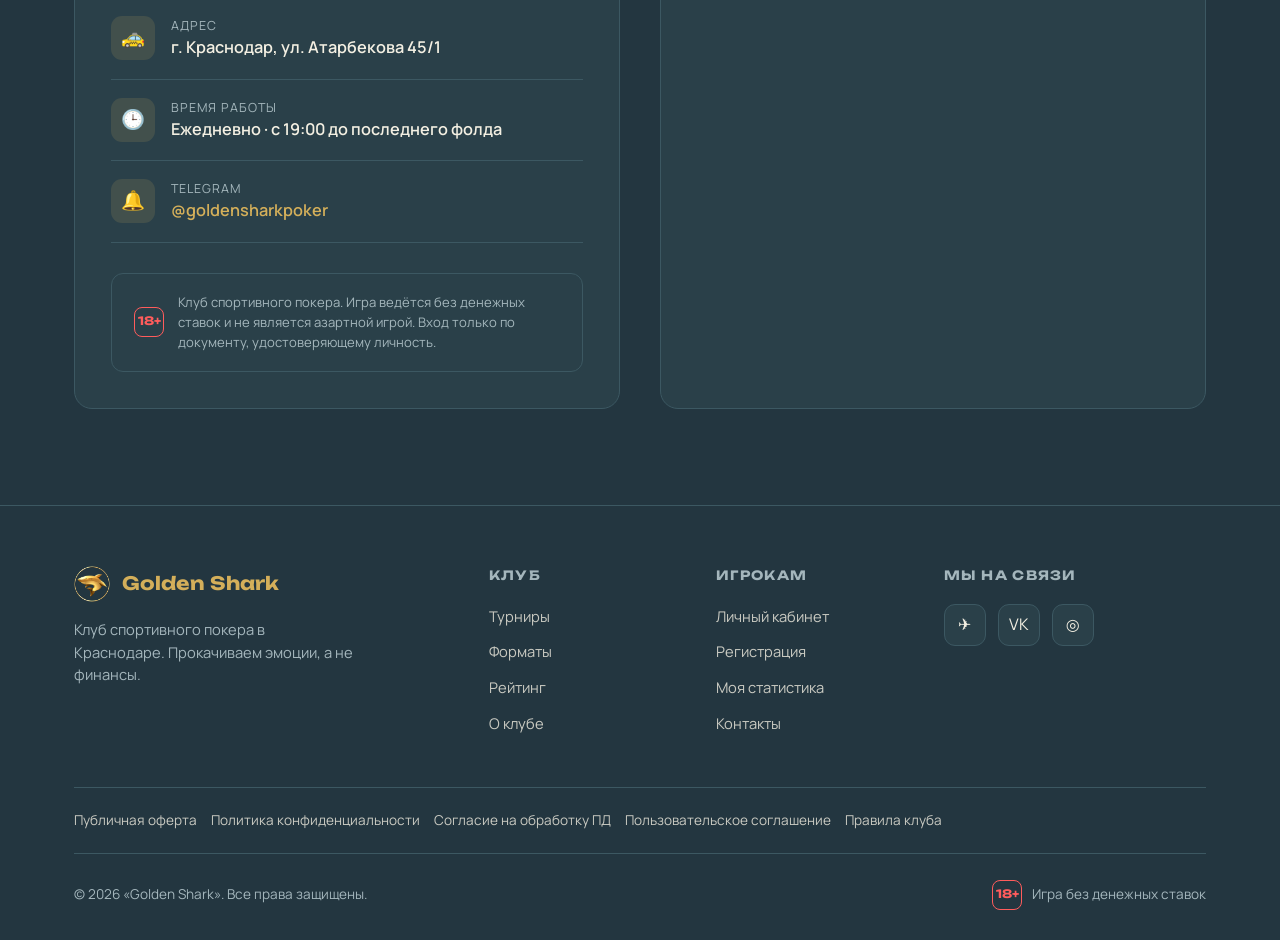
==== commit c26877f8: "Правки клиента: слоган «Здесь рождаются акулы», оргвзнос вместо турнирного взноса, бесплатный вход н" ====
--- a/index.html
+++ b/index.html
@@ -8,11 +8,11 @@
   <meta property="og:title" content="Golden Shark — клуб спортивного покера в Краснодаре" />
   <meta property="og:description" content="Турниры по спортивному покеру без ставок. Рейтинг, обучение, атмосфера. 18+" />
   <meta property="og:type" content="website" />
-  <meta property="og:url" content="https://goldenshark.fun/" />
+  <meta property="og:url" content="https://goldensharks.ru/" />
   <meta property="og:site_name" content="Golden Shark" />
-  <meta property="og:image" content="https://goldenshark.fun/assets/img/logo-full.png" />
+  <meta property="og:image" content="https://goldensharks.ru/assets/img/logo-full.png" />
   <meta name="twitter:card" content="summary_large_image" />
-  <link rel="canonical" href="https://goldenshark.fun/" />
+  <link rel="canonical" href="https://goldensharks.ru/" />
   <link rel="icon" type="image/png" href="assets/img/favicon.png?v=2" />
   <link rel="preconnect" href="https://fonts.googleapis.com" />
   <link rel="preconnect" href="https://fonts.gstatic.com" crossorigin />
@@ -49,7 +49,7 @@
     <div class="wrap hero-grid">
       <div class="reveal">
         <div class="badge">♠ Клуб спортивного покера · <b>Краснодар</b></div>
-        <h1><span class="accent">Golden Shark.</span><br />Золотые не блефуют.</h1>
+        <h1><span class="accent">Golden Shark.</span><br />Здесь рождаются акулы.</h1>
         <p class="lead">Турниры по Texas Hold'em No-Limit без денежных ставок. Спорт, рейтинг и характер в премиальной атмосфере. Здесь счёт ведут в очках, а не в рублях — побеждает мастерство.</p>
         <div class="hero-cta">
           <a href="#tournaments" class="btn btn-primary">Записаться на турнир ♠</a>
@@ -208,7 +208,7 @@
       <div class="reveal">
         <span class="eyebrow">О клубе</span>
         <h2 style="margin:16px 0 18px;">Не казино. Закрытый клуб, где играют головой</h2>
-        <p class="muted">Golden Shark — спортивный покер в чистом виде. Никаких денежных ставок: вы платите только турнирный взнос, а соревнуетесь за очки, рейтинг и место за лучшими столами Краснодара. Премиальная атмосфера, честная игра, уважение за столом.</p>
+        <p class="muted">Golden Shark — спортивный покер в чистом виде. Никаких денежных ставок: вы платите только оргвзнос, а соревнуетесь за очки, рейтинг и место за лучшими столами Краснодара. Премиальная атмосфера, честная игра, уважение за столом.</p>
         <div class="about-feats">
           <div class="feat"><div class="fi">🏆</div><div><h4>Рейтинг и призы</h4><p>Сезонная гонка за главный трофей</p></div></div>
           <div class="feat"><div class="fi">🎓</div><div><h4>Обучение</h4><p>Бесплатные столы для новичков</p></div></div>
@@ -265,7 +265,7 @@
     <div class="wrap">
       <div class="cta-banner reveal">
         <h2>Первый турнир — за наш счёт</h2>
-        <p>Новичкам — бесплатное участие в ближайшем Classic и место за обучающим столом. Зарегистрируйся в личном кабинете и забронируй место.</p>
+        <p>Новичкам — бесплатный вход на любой турнир и место за обучающим столом. Зарегистрируйся в личном кабинете и забронируй место.</p>
         <a href="account.html" class="btn btn-primary">Создать аккаунт</a>
       </div>
     </div>
@@ -281,7 +281,7 @@
       <div class="faq reveal">
         <details open>
           <summary>Это игра на деньги?</summary>
-          <p>Нет. Денежных ставок нет — ты платишь только турнирный взнос за участие. Соревнуешься за очки, рейтинг и неденежные призы. Это спортивный покер, всё легально.</p>
+          <p>Нет. Денежных ставок нет — ты платишь только оргвзнос за участие. Соревнуешься за очки, рейтинг и символические призы. Это спортивный покер, всё легально.</p>
         </details>
         <details>
           <summary>Нужен ли опыт, чтобы прийти?</summary>
@@ -289,7 +289,7 @@
         </details>
         <details>
           <summary>Сколько стоит участие?</summary>
-          <p>Оргвзнос — от 800 ₽ в зависимости от формата. Повторный вход (перезаход) — от 700 ₽. Турниры формата Фриролл (Freerolls) — вход бесплатный. Больше ничего доплачивать не нужно, ставок на деньги за столом нет.</p>
+          <p>Оргвзнос — от 800 ₽ в зависимости от формата. Повторный вход (Ребай) — от 700 ₽. Турниры формата Фриролл (Freerolls) — вход бесплатный. Ставок на деньги за столом нет.</p>
         </details>
         <details>
           <summary>Со скольки лет можно играть?</summary>
@@ -297,7 +297,7 @@
         </details>
         <details>
           <summary>Как считается рейтинг?</summary>
-          <p>За место в каждом турнире начисляются очки. Они суммируются в течение сезона — чем стабильнее играешь, тем выше в таблице. Топ сезона получает главный приз.</p>
+          <p>За место в каждом турнире начисляются очки. Они суммируются в течение сезона — чем стабильнее играешь, тем выше в таблице. Топ сезона разыгрывают главный приз.</p>
         </details>
         <details>
           <summary>Можно прийти одному?</summary>
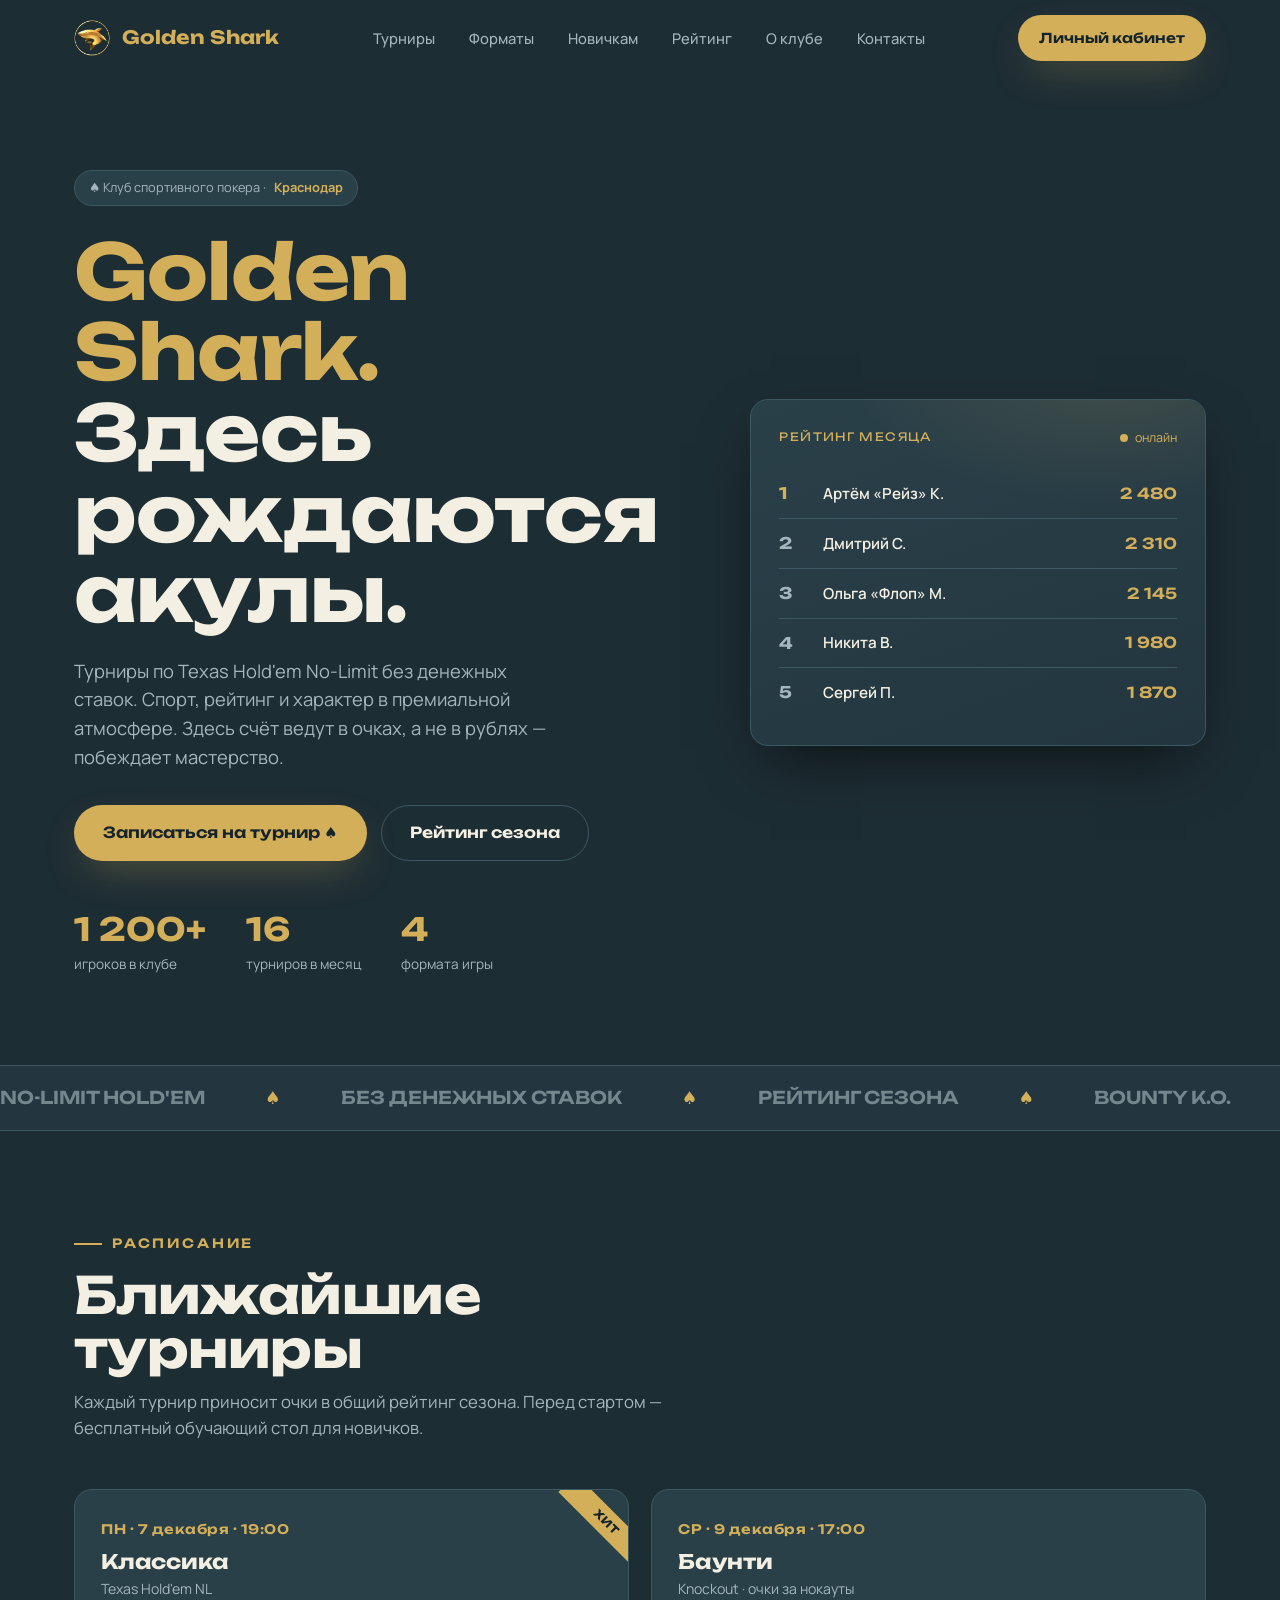
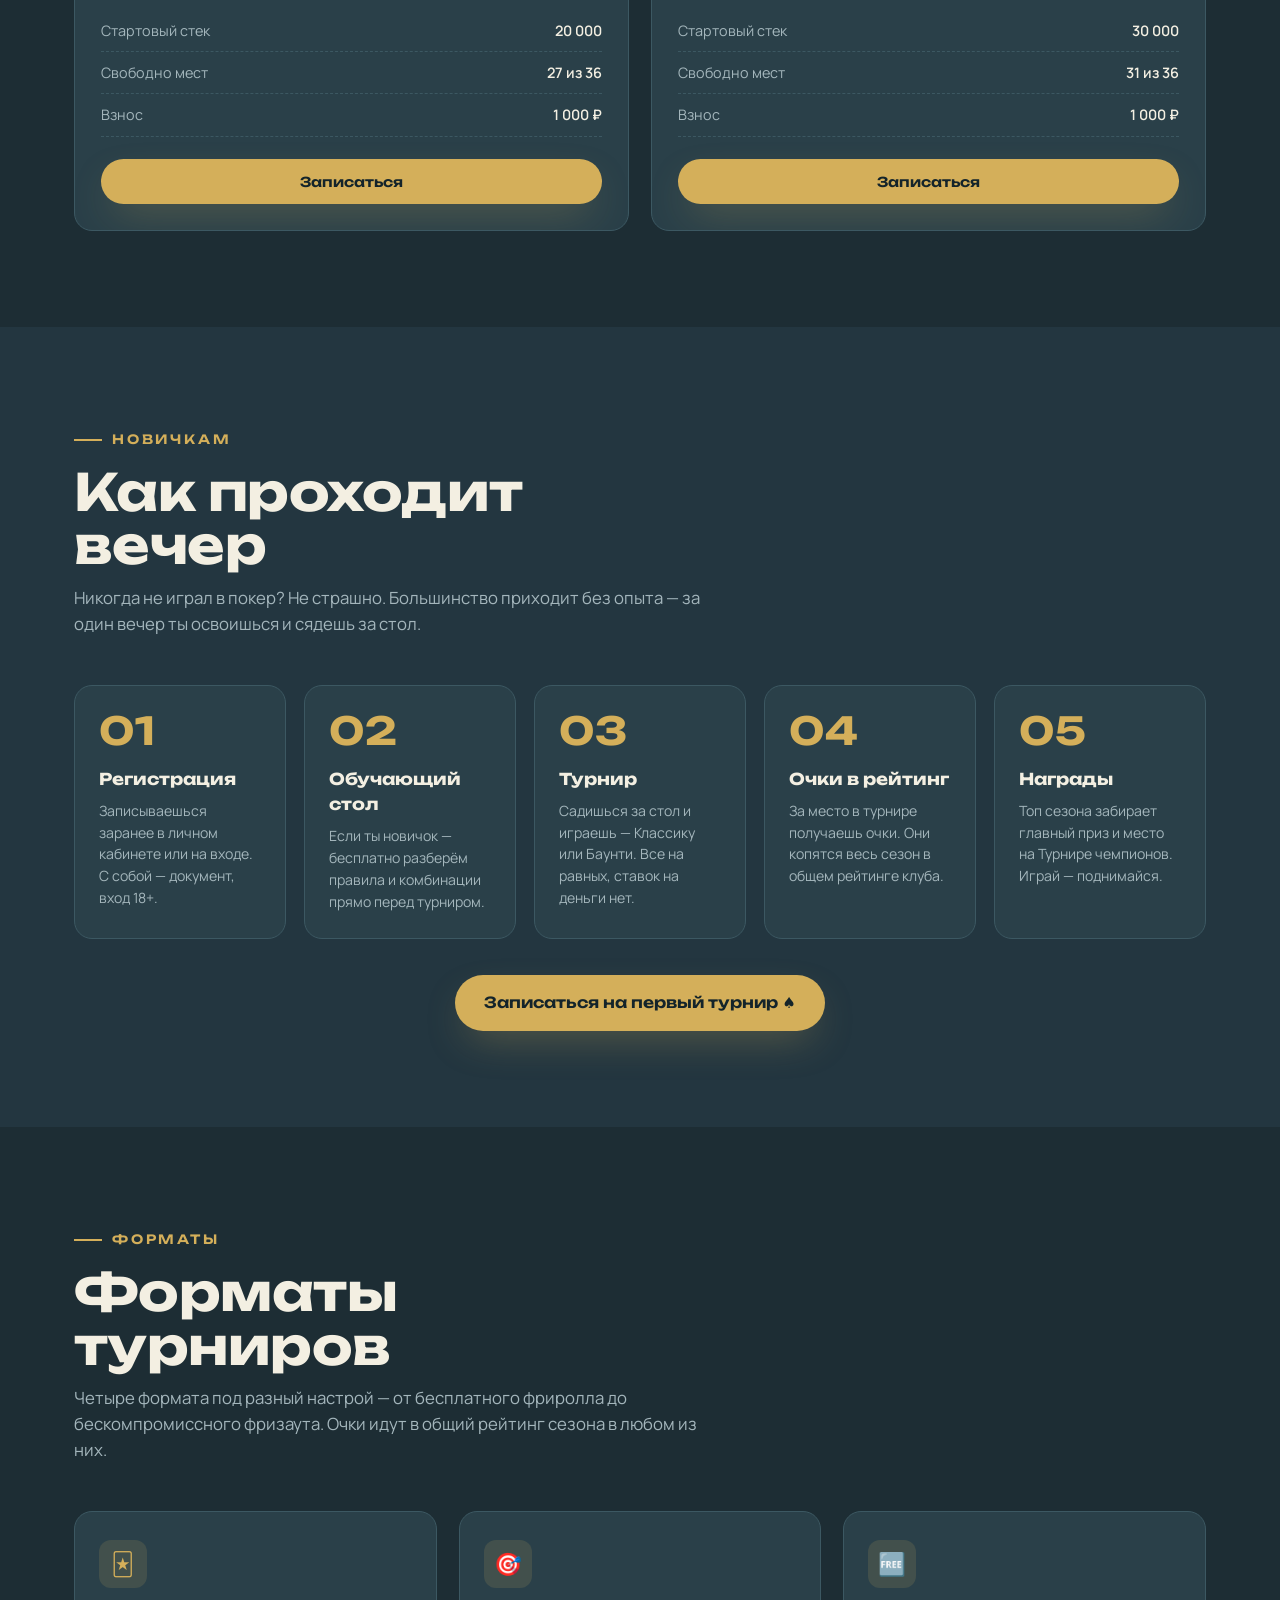
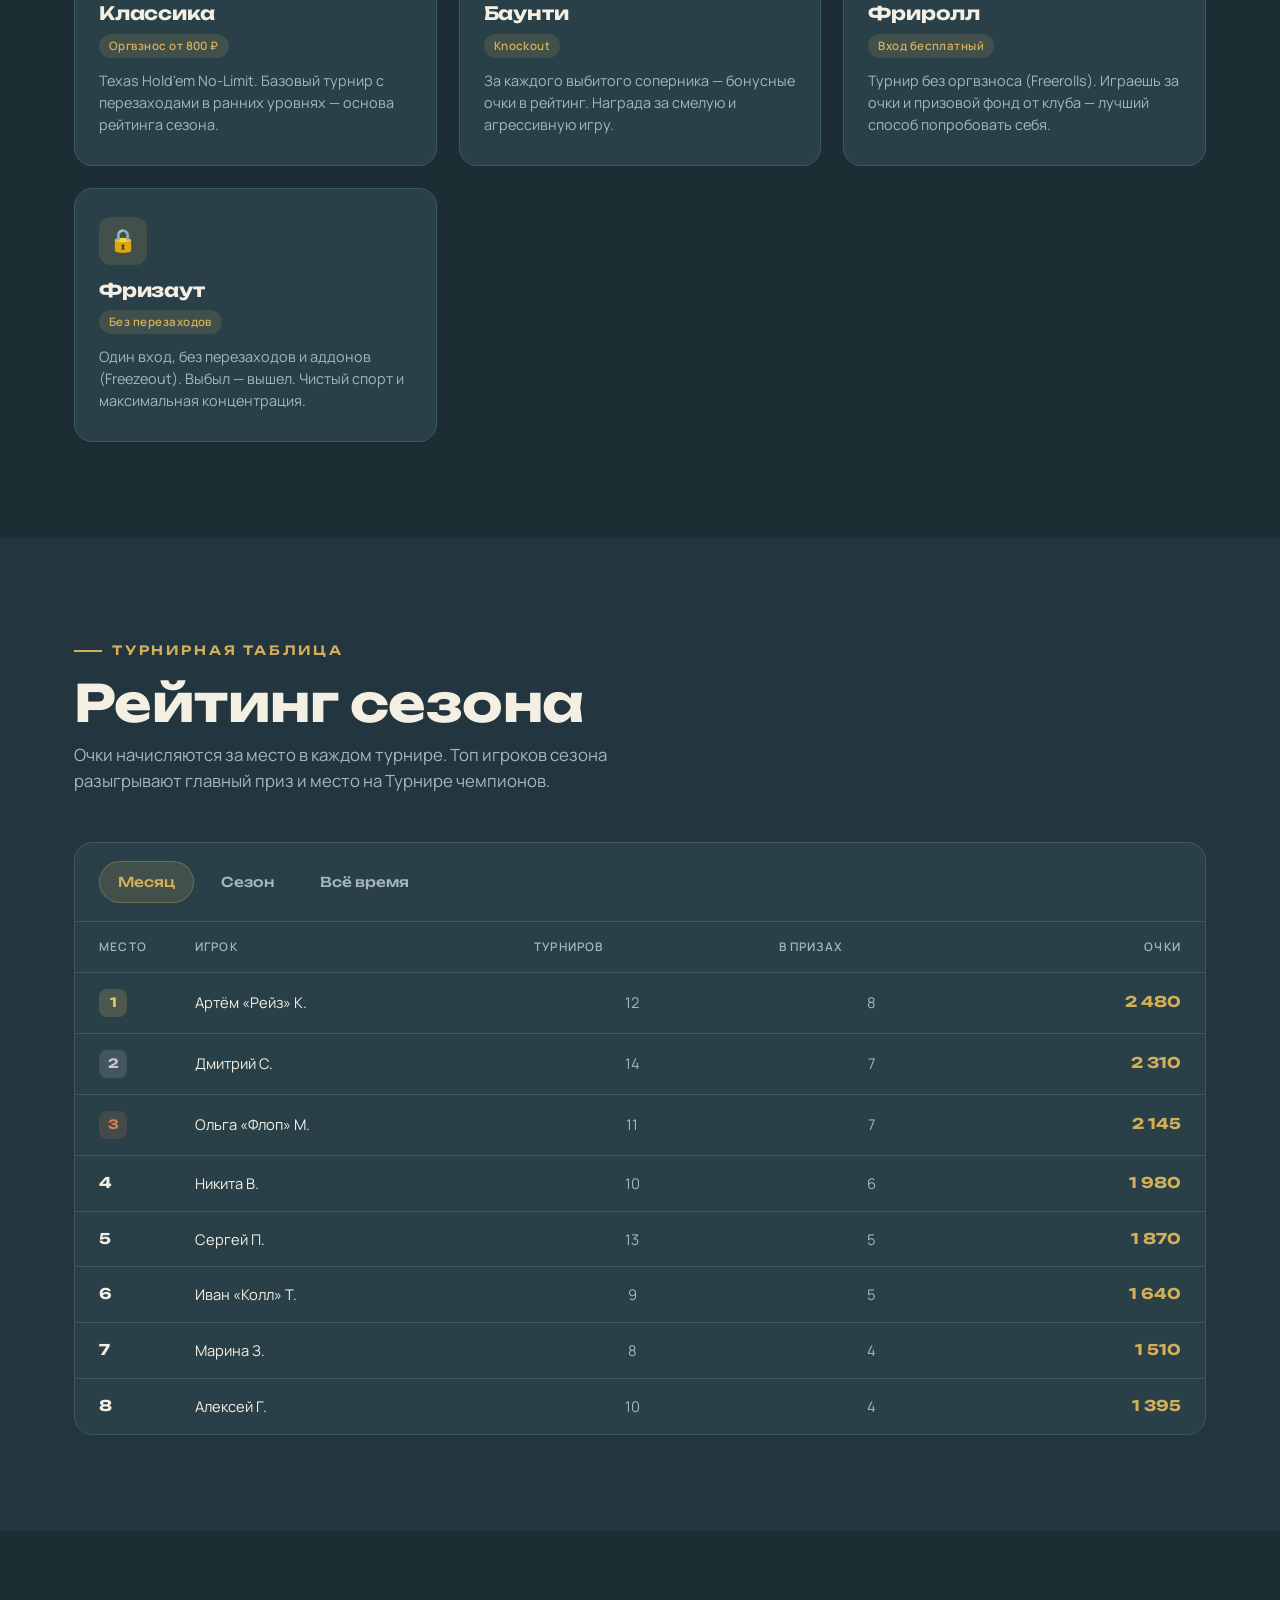
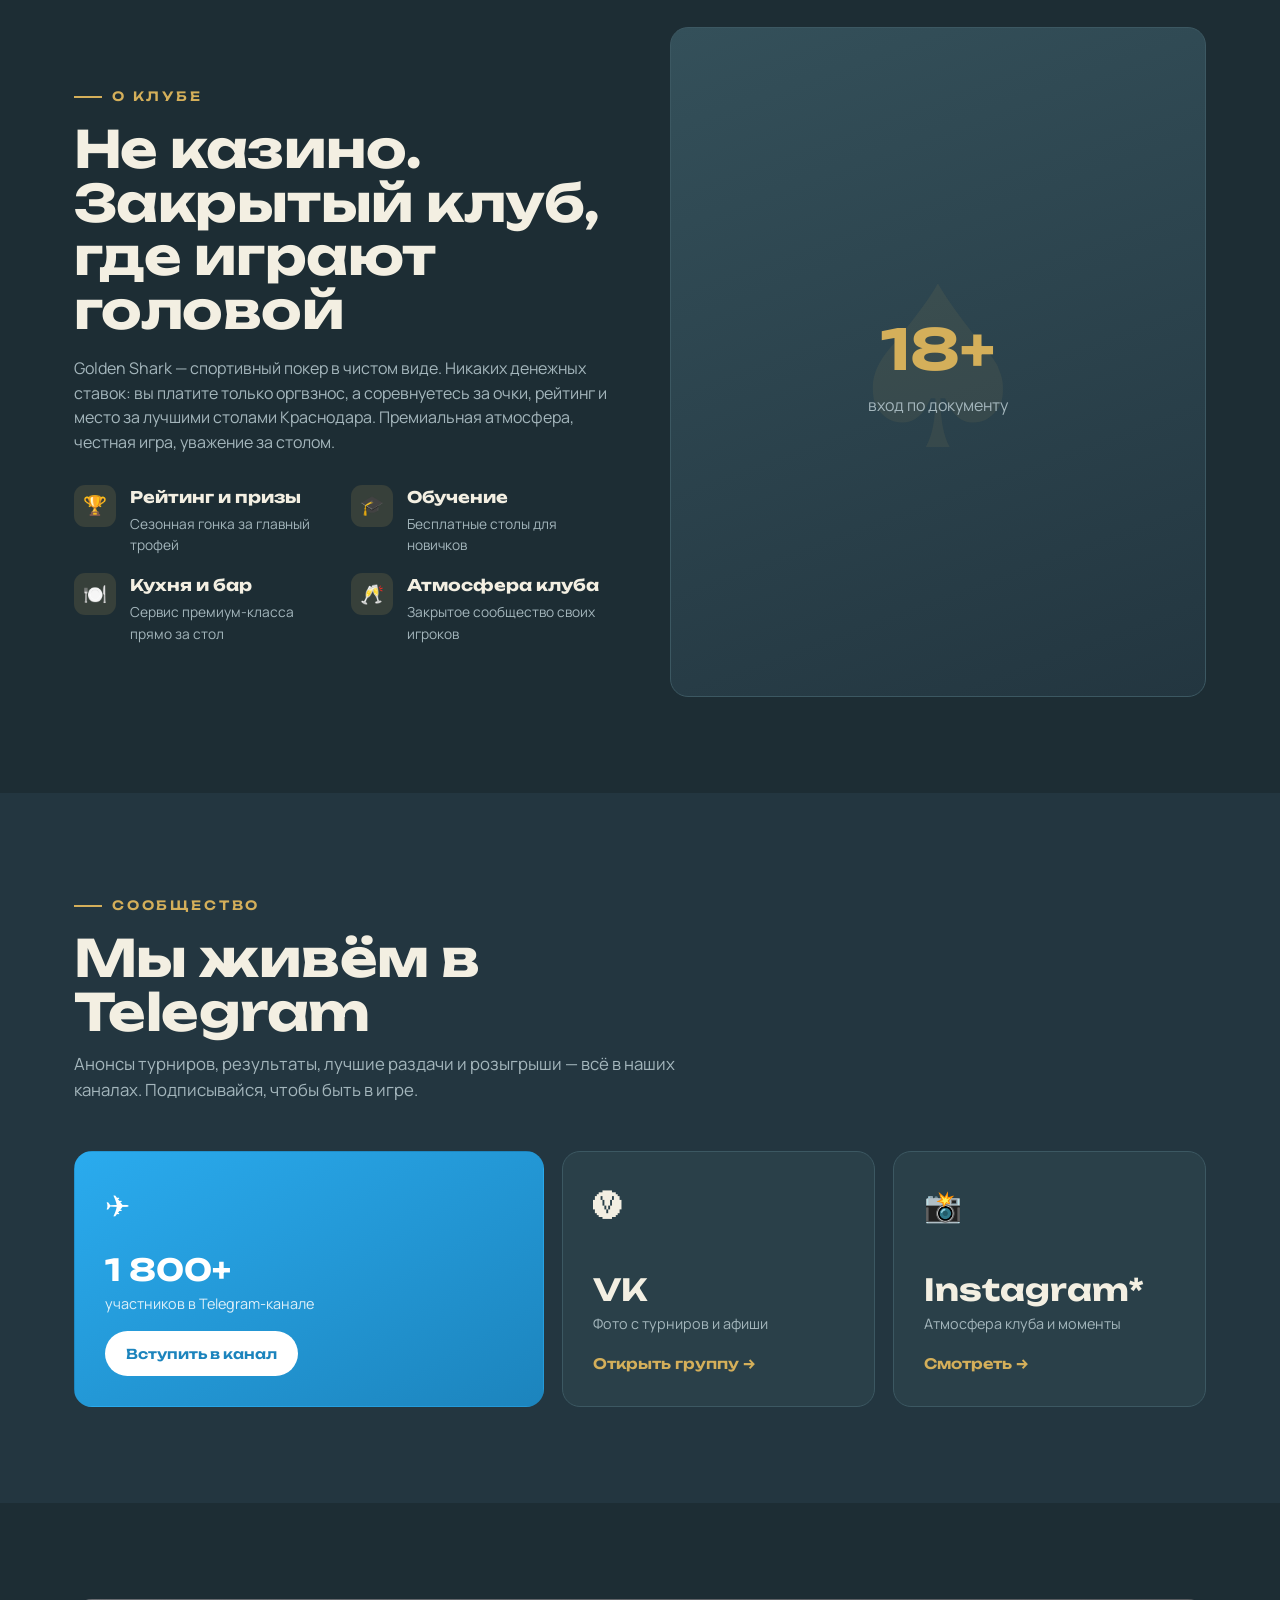
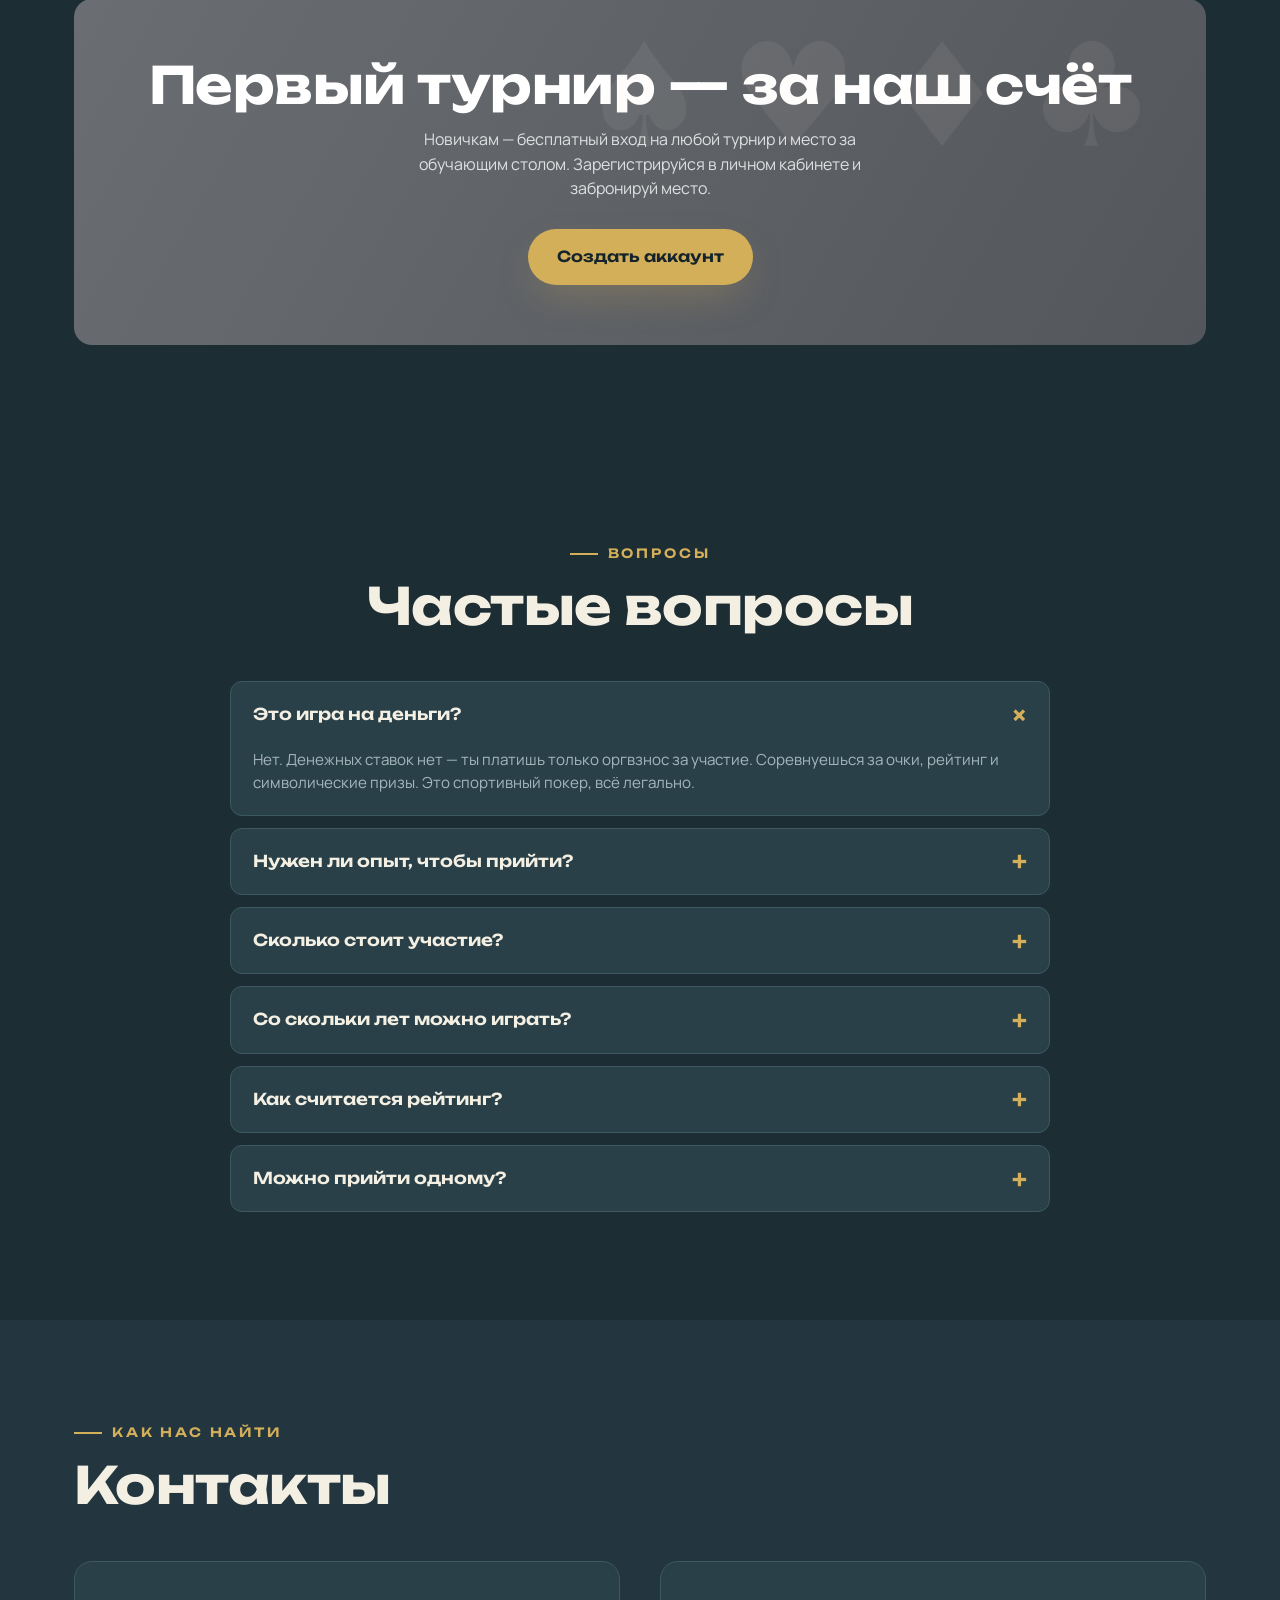
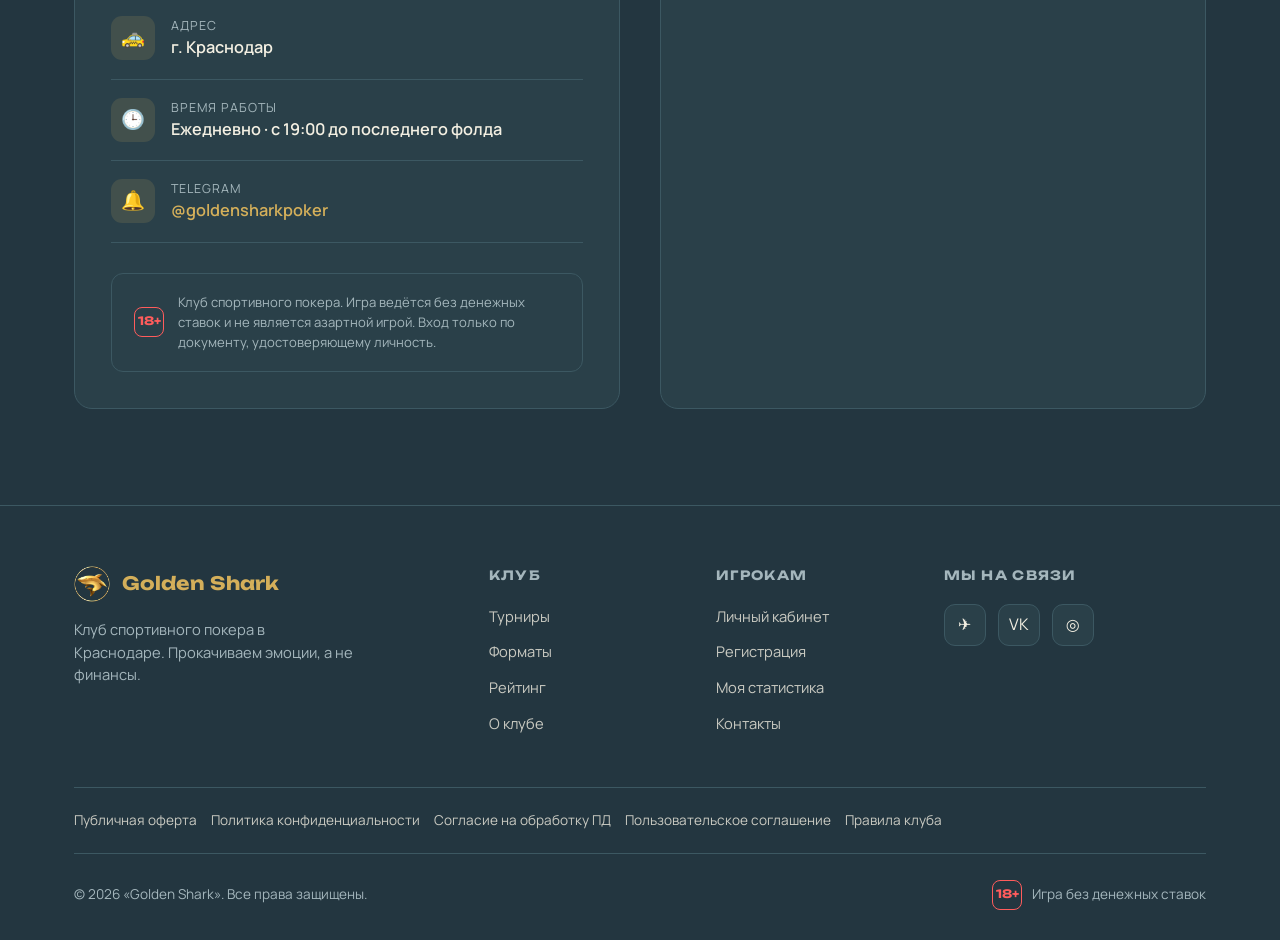
==== commit fb186e9d: "Контакты: адрес и карта — просто Краснодар (точный адрес неактуален)" ====
--- a/index.html
+++ b/index.html
@@ -49,16 +49,16 @@
     <div class="wrap hero-grid">
       <div class="reveal">
         <div class="badge">♠ Клуб спортивного покера · <b>Краснодар</b></div>
-        <h1><span class="accent">Golden Shark.</span><br />Здесь рождаются акулы.</h1>
-        <p class="lead">Турниры по Texas Hold'em No-Limit без денежных ставок. Спорт, рейтинг и характер в премиальной атмосфере. Здесь счёт ведут в очках, а не в рублях — побеждает мастерство.</p>
+        <h1><span class="accent">Golden Shark.</span><br /><span data-edit="hero.slogan">Здесь рождаются акулы.</span></h1>
+        <p class="lead" data-edit="hero.lead">Турниры по Texas Hold'em No-Limit без денежных ставок. Спорт, рейтинг и характер в премиальной атмосфере. Здесь счёт ведут в очках, а не в рублях — побеждает мастерство.</p>
         <div class="hero-cta">
           <a href="#tournaments" class="btn btn-primary">Записаться на турнир ♠</a>
           <a href="#rating" class="btn btn-ghost">Рейтинг сезона</a>
         </div>
         <div class="hero-stats">
-          <div class="stat"><div class="num">1 200+</div><div class="lbl">игроков в клубе</div></div>
-          <div class="stat"><div class="num">16</div><div class="lbl">турниров в месяц</div></div>
-          <div class="stat"><div class="num">4</div><div class="lbl">формата игры</div></div>
+          <div class="stat"><div class="num" data-edit="stat1.num">1 200+</div><div class="lbl" data-edit="stat1.lbl">игроков в клубе</div></div>
+          <div class="stat"><div class="num" data-edit="stat2.num">16</div><div class="lbl" data-edit="stat2.lbl">турниров в месяц</div></div>
+          <div class="stat"><div class="num" data-edit="stat3.num">4</div><div class="lbl" data-edit="stat3.lbl">формата игры</div></div>
         </div>
       </div>
 
@@ -207,8 +207,8 @@
     <div class="wrap about-grid">
       <div class="reveal">
         <span class="eyebrow">О клубе</span>
-        <h2 style="margin:16px 0 18px;">Не казино. Закрытый клуб, где играют головой</h2>
-        <p class="muted">Golden Shark — спортивный покер в чистом виде. Никаких денежных ставок: вы платите только оргвзнос, а соревнуетесь за очки, рейтинг и место за лучшими столами Краснодара. Премиальная атмосфера, честная игра, уважение за столом.</p>
+        <h2 style="margin:16px 0 18px;" data-edit="about.title">Не казино. Закрытый клуб, где играют головой</h2>
+        <p class="muted" data-edit="about.text">Golden Shark — спортивный покер в чистом виде. Никаких денежных ставок: вы платите только оргвзнос, а соревнуетесь за очки, рейтинг и место за лучшими столами Краснодара. Премиальная атмосфера, честная игра, уважение за столом.</p>
         <div class="about-feats">
           <div class="feat"><div class="fi">🏆</div><div><h4>Рейтинг и призы</h4><p>Сезонная гонка за главный трофей</p></div></div>
           <div class="feat"><div class="fi">🎓</div><div><h4>Обучение</h4><p>Бесплатные столы для новичков</p></div></div>
@@ -264,8 +264,8 @@
   <section>
     <div class="wrap">
       <div class="cta-banner reveal">
-        <h2>Первый турнир — за наш счёт</h2>
-        <p>Новичкам — бесплатный вход на любой турнир и место за обучающим столом. Зарегистрируйся в личном кабинете и забронируй место.</p>
+        <h2 data-edit="cta.title">Первый турнир — за наш счёт</h2>
+        <p data-edit="cta.text">Новичкам — бесплатный вход на любой турнир и место за обучающим столом. Зарегистрируйся в личном кабинете и забронируй место.</p>
         <a href="account.html" class="btn btn-primary">Создать аккаунт</a>
       </div>
     </div>
@@ -280,28 +280,28 @@
       </div>
       <div class="faq reveal">
         <details open>
-          <summary>Это игра на деньги?</summary>
-          <p>Нет. Денежных ставок нет — ты платишь только оргвзнос за участие. Соревнуешься за очки, рейтинг и символические призы. Это спортивный покер, всё легально.</p>
-        </details>
-        <details>
-          <summary>Нужен ли опыт, чтобы прийти?</summary>
-          <p>Совсем нет. Большинство приходит без опыта. Перед каждым турниром работает бесплатный обучающий стол, где разберём правила и комбинации.</p>
-        </details>
-        <details>
-          <summary>Сколько стоит участие?</summary>
-          <p>Оргвзнос — от 800 ₽ в зависимости от формата. Повторный вход (Ребай) — от 700 ₽. Турниры формата Фриролл (Freerolls) — вход бесплатный. Ставок на деньги за столом нет.</p>
-        </details>
-        <details>
-          <summary>Со скольки лет можно играть?</summary>
-          <p>Только 18+. На входе попросим документ, удостоверяющий личность.</p>
-        </details>
-        <details>
-          <summary>Как считается рейтинг?</summary>
-          <p>За место в каждом турнире начисляются очки. Они суммируются в течение сезона — чем стабильнее играешь, тем выше в таблице. Топ сезона разыгрывают главный приз.</p>
-        </details>
-        <details>
-          <summary>Можно прийти одному?</summary>
-          <p>Да. За столом быстро знакомишься — у нас дружелюбное комьюнити. Многие приходят в одиночку и остаются завсегдатаями.</p>
+          <summary data-edit="faq1.q">Это игра на деньги?</summary>
+          <p data-edit="faq1.a">Нет. Денежных ставок нет — ты платишь только оргвзнос за участие. Соревнуешься за очки, рейтинг и символические призы. Это спортивный покер, всё легально.</p>
+        </details>
+        <details>
+          <summary data-edit="faq2.q">Нужен ли опыт, чтобы прийти?</summary>
+          <p data-edit="faq2.a">Совсем нет. Большинство приходит без опыта. Перед каждым турниром работает бесплатный обучающий стол, где разберём правила и комбинации.</p>
+        </details>
+        <details>
+          <summary data-edit="faq3.q">Сколько стоит участие?</summary>
+          <p data-edit="faq3.a">Оргвзнос — от 800 ₽ в зависимости от формата. Повторный вход (Ребай) — от 700 ₽. Турниры формата Фриролл (Freerolls) — вход бесплатный. Ставок на деньги за столом нет.</p>
+        </details>
+        <details>
+          <summary data-edit="faq4.q">Со скольки лет можно играть?</summary>
+          <p data-edit="faq4.a">Только 18+. На входе попросим документ, удостоверяющий личность.</p>
+        </details>
+        <details>
+          <summary data-edit="faq5.q">Как считается рейтинг?</summary>
+          <p data-edit="faq5.a">За место в каждом турнире начисляются очки. Они суммируются в течение сезона — чем стабильнее играешь, тем выше в таблице. Топ сезона разыгрывают главный приз.</p>
+        </details>
+        <details>
+          <summary data-edit="faq6.q">Можно прийти одному?</summary>
+          <p data-edit="faq6.a">Да. За столом быстро знакомишься — у нас дружелюбное комьюнити. Многие приходят в одиночку и остаются завсегдатаями.</p>
         </details>
       </div>
     </div>
@@ -318,11 +318,11 @@
         <div class="contact-card reveal">
           <div class="contact-item">
             <div class="ci">🚕</div>
-            <div><div class="lbl">Адрес</div><div class="val">г. Краснодар, ул. Атарбекова 45/1</div></div>
+            <div><div class="lbl">Адрес</div><div class="val" data-edit="contact.addr">г. Краснодар</div></div>
           </div>
           <div class="contact-item">
             <div class="ci">🕒</div>
-            <div><div class="lbl">Время работы</div><div class="val">Ежедневно · с 19:00 до последнего фолда</div></div>
+            <div><div class="lbl">Время работы</div><div class="val" data-edit="contact.hours">Ежедневно · с 19:00 до последнего фолда</div></div>
           </div>
           <div class="contact-item">
             <div class="ci">🔔</div>
@@ -334,7 +334,7 @@
           </div>
         </div>
         <div class="map-box reveal">
-          <iframe src="https://yandex.ru/map-widget/v1/?text=%D0%9A%D1%80%D0%B0%D1%81%D0%BD%D0%BE%D0%B4%D0%B0%D1%80%2C%20%D1%83%D0%BB.%20%D0%90%D1%82%D0%B0%D1%80%D0%B1%D0%B5%D0%BA%D0%BE%D0%B2%D0%B0%2045/1&z=16" title="Карта — Краснодар, ул. Атарбекова 45/1" loading="lazy" allowfullscreen></iframe>
+          <iframe src="https://yandex.ru/map-widget/v1/?text=%D0%9A%D1%80%D0%B0%D1%81%D0%BD%D0%BE%D0%B4%D0%B0%D1%80&z=12" title="Карта — Краснодар" loading="lazy" allowfullscreen></iframe>
         </div>
       </div>
     </div>
@@ -346,7 +346,7 @@
       <div class="footer-grid">
         <div>
           <a href="#" class="logo"><img class="logo-mark" src="assets/img/logo-mark.png?v=2" alt="Golden Shark" /><span><span class="accent">Golden Shark</span></span></a>
-          <p class="about">Клуб спортивного покера в Краснодаре. Прокачиваем эмоции, а не финансы.</p>
+          <p class="about" data-edit="footer.about">Клуб спортивного покера в Краснодаре. Прокачиваем эмоции, а не финансы.</p>
         </div>
         <div>
           <h5>Клуб</h5>
@@ -389,6 +389,6 @@
     </div>
   </footer>
 
-  <script src="assets/js/main.js?v=2"></script>
+  <script src="assets/js/main.js?v=3"></script>
 </body>
 </html>
